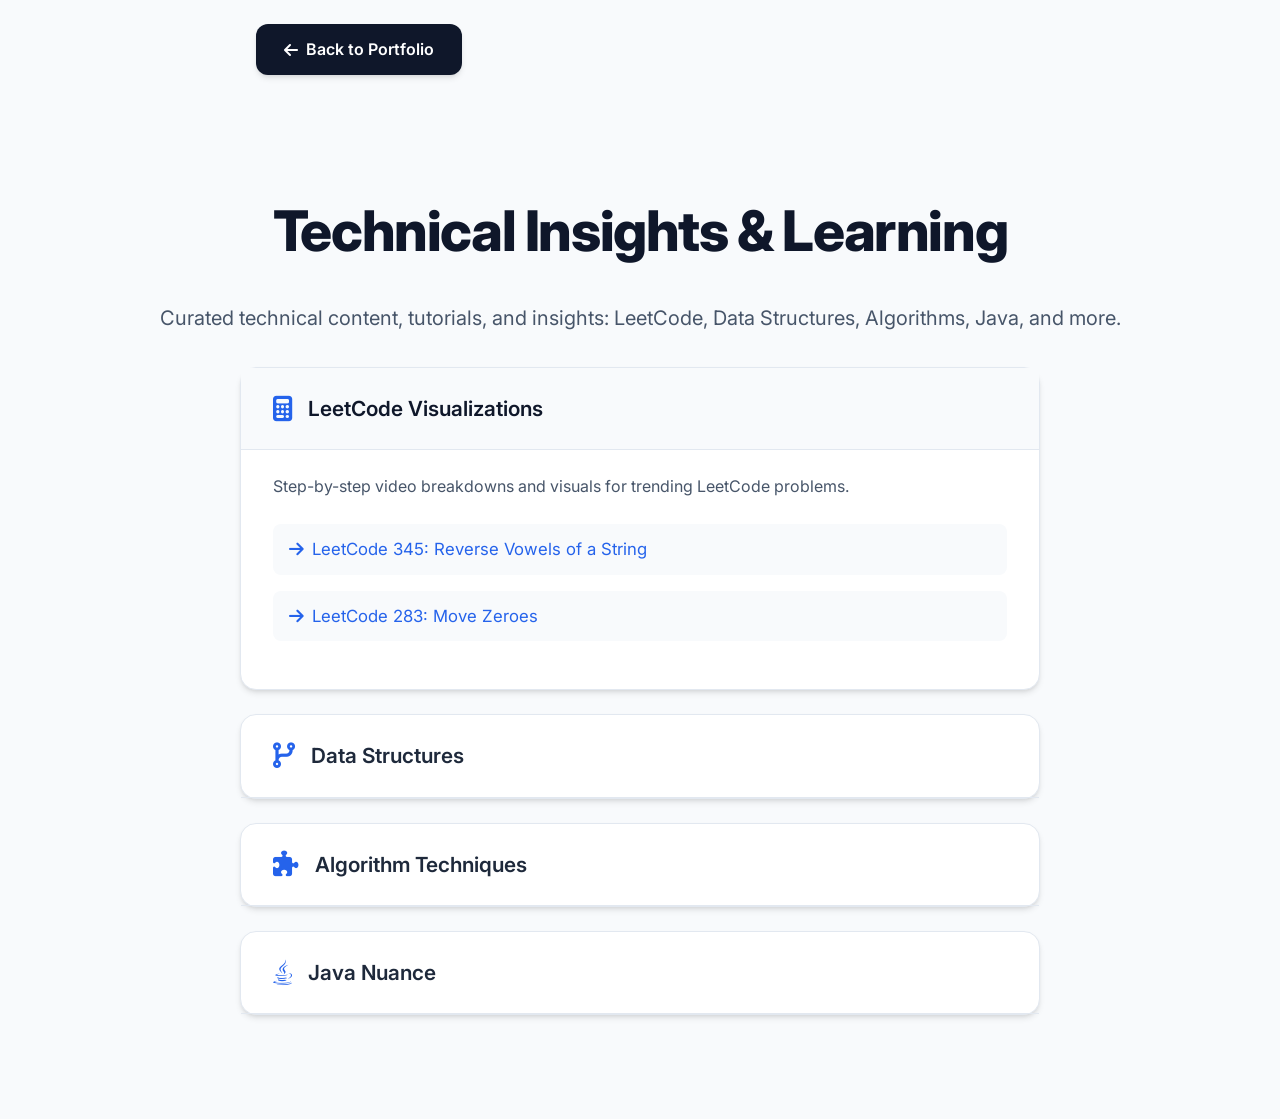
==== src/insights.html @ 6ce954cf "Primary commit" ====
<!DOCTYPE html>
<html lang="en">

<head>
    <meta charset="UTF-8" />
    <meta name="viewport" content="width=device-width, initial-scale=1" />
    <link rel="icon" type="image/png" href="logo.png" />
    <title>Technical Insights & Learning | Nataraaj Shanmugam</title>
    <link rel="stylesheet" href="index.css">
    <link href="https://cdnjs.cloudflare.com/ajax/libs/font-awesome/6.4.0/css/all.min.css" rel="stylesheet">
    <link
        href="https://fonts.googleapis.com/css2?family=Inter:wght@300;400;500;600;700;800;900&family=JetBrains+Mono:wght@400;500;600;700&display=swap"
        rel="stylesheet">
    <style>
        body {
            background: var(--gray-50);
        }

        .back-nav {
            max-width: 800px;
            margin: 1.5rem auto 0;
            padding: 0 1rem;
        }

        .back-btn {
            display: inline-flex;
            align-items: center;
            gap: 0.5rem;
            background: var(--gray-900);
            color: white !important;
            border: none;
            padding: 0.8rem 1.75rem;
            border-radius: var(--border-radius-lg);
            font-size: 1rem;
            font-weight: 600;
            text-decoration: none;
            cursor: pointer;
            transition: all 0.3s ease;
            box-shadow: var(--shadow-md);
        }

        .back-btn:hover {
            background: var(--primary);
            transform: translateY(-2px);
            box-shadow: var(--shadow-lg);
        }

        .back-btn i {
            transition: transform 0.3s ease;
        }

        .back-btn:hover i {
            transform: translateX(-3px);
        }

        .accordion-section {
            max-width: 800px;
            margin: 1.5rem auto;
            border-radius: var(--border-radius-xl);
            border: 1px solid var(--gray-200);
            background: #fff;
            box-shadow: var(--shadow-md);
        }

        .accordion-header {
            cursor: pointer;
            padding: 1.5rem 2rem;
            font-size: 1.3rem;
            display: flex;
            align-items: center;
            font-weight: 600;
            border-bottom: 1px solid var(--gray-200);
            transition: background 0.2s;
        }

        .accordion-header i {
            margin-right: 1rem;
            font-size: 1.6rem;
            color: var(--primary);
        }

        .accordion-header.active {
            background: var(--gray-50);
            color: var(--gray-900);
        }

        .accordion-content {
            display: none;
            padding: 1.5rem 2rem 2rem;
        }

        .accordion-content ul {
            margin: 0;
            padding: 0;
            list-style: none;
        }

        .accordion-content li {
            margin: 0 0 1rem 0;
            padding: 0;
        }

        .accordion-content a {
            color: var(--primary) !important;
            text-decoration: none;
            font-size: 1.05rem;
            transition: color 0.2s;
            display: flex;
            align-items: center;
            gap: 0.5rem;
            padding: 0.75rem 1rem;
            border-radius: var(--border-radius);
            background: var(--gray-50);
        }

        .accordion-content a:hover {
            background: var(--primary-50);
            color: var(--primary-dark) !important;
        }

        .content-desc {
            color: var(--gray-600);
            margin-bottom: 1.5rem;
            font-size: 1rem;
            line-height: 1.6;
        }

        @media (max-width: 600px) {
            .accordion-section {
                margin: 1rem;
            }

            .accordion-header,
            .accordion-content {
                padding: 1rem 1.25rem;
            }

            .back-nav {
                padding: 0 1rem;
            }
        }
    </style>
</head>

<body>
    <div class="back-nav">
        <a href="../index.html" class="back-btn">
            <i class="fas fa-arrow-left"></i> Back to Portfolio
        </a>
    </div>

    <div class="container section" style="margin-top:2rem;">
        <h1 class="section-title" style="text-align:center;">Technical Insights & Learning</h1>
        <p class="section-subtitle" style="text-align:center; margin-bottom:2rem;">
            Curated technical content, tutorials, and insights: LeetCode, Data Structures, Algorithms, Java, and more.
        </p>
        <div id="accordionContainer"></div>
    </div>

    <script>
        // Meta info for each section
        // const insightsMeta = {
        //     leetcode: {
        //         icon: 'fas fa-calculator',
        //         title: 'LeetCode Visualizations',
        //         desc: 'Step-by-step video breakdowns and visuals for trending LeetCode problems, explained in crisp English.',
        //     },
        //     datastructures: {
        //         icon: 'fas fa-code-branch',
        //         title: 'Data Structures',
        //         desc: 'Practical guides and advanced usage of core data structures for real-world automation and development.',
        //     },
        //     algorithms: {
        //         icon: 'fas fa-puzzle-piece',
        //         title: 'Algorithm Techniques',
        //         desc: 'Deep dives into core algorithmic strategies for technical interviews and high-performance automation.',
        //     },
        //     java: {
        //         icon: 'fab fa-java',
        //         title: 'Java Nuance',
        //         desc: 'Advanced guides on JVM, Java OOP, and modern features for building robust test frameworks.',
        //     }
        // };

        Promise.all([
            fetch('../data/insights.json').then(r => r.json()),
            fetch('../data/insights-meta.json').then(r => r.json())
        ])
            .then(([insightsData, insightsMeta]) => {
                // Get section from URL parameter
                function getSectionFromURL() {
                    const params = new URLSearchParams(window.location.search);
                    return params.get('section');
                }

                // Render accordions
                function renderAccordion(insightsData, openSection) {
                    const container = document.getElementById('accordionContainer');
                    container.innerHTML = '';

                    Object.entries(insightsMeta).forEach(([section, meta]) => {
                        const posts = insightsData[section] || [];
                        const isOpen = section === openSection;
                        const postsList = posts.length
                            ? `<ul>${posts.map(post => `
                        <li>
                            <a href="${post.url}" target="_blank" rel="noopener">
                                <i class="fas fa-arrow-right"></i>
                                ${post.title}
                            </a>
                        </li>
                    `).join('')}</ul>`
                            : `<div style="color:var(--gray-500);">No content yet.</div>`;

                        container.innerHTML += `
                    <div class="accordion-section">
                        <div class="accordion-header${isOpen ? ' active' : ''}" data-section="${section}">
                            <i class="${meta.icon}"></i>${meta.title}
                        </div>
                        <div class="accordion-content" id="content-${section}" style="display:${isOpen ? 'block' : 'none'};">
                            <p class="content-desc">${meta.desc}</p>
                            ${postsList}
                        </div>
                    </div>
                `;
                    });

                    // Add click listeners
                    document.querySelectorAll('.accordion-header').forEach(header => {
                        header.onclick = () => {
                            document.querySelectorAll('.accordion-header').forEach(h => h.classList.remove('active'));
                            document.querySelectorAll('.accordion-content').forEach(c => c.style.display = 'none');
                            const section = header.getAttribute('data-section');
                            header.classList.add('active');
                            document.getElementById('content-' + section).style.display = 'block';
                            const newUrl = window.location.pathname + '?section=' + section;
                            window.history.replaceState({}, '', newUrl);
                        };
                    });
                }

                // Load insights data
                fetch('../data/insights.json')
                    .then(r => r.json())
                    .then(insightsData => {
                        const openSection = getSectionFromURL() || Object.keys(insightsMeta)[0];
                        renderAccordion(insightsData, openSection);
                    })
                    .catch(err => {
                        document.getElementById('accordionContainer').innerHTML =
                            '<div style="color:var(--danger);text-align:center;padding:3rem;">Failed to load insights. Please try again.</div>';
                        console.error('Error loading insights.json:', err);
                    });
            })
    </script>
</body>
</html>
---- src/index.css ----
:root {
  --primary: #2563eb;
  --primary-dark: #1d4ed8;
  --primary-light: #3b82f6;
  --primary-50: #eff6ff;
  --primary-100: #dbeafe;
  --accent: #06b6d4;
  --success: #059669;
  --warning: #d97706;
  --danger: #dc2626;
  --gray-50: #f8fafc;
  --gray-100: #f1f5f9;
  --gray-200: #e2e8f0;
  --gray-300: #cbd5e1;
  --gray-400: #94a3b8;
  --gray-500: #64748b;
  --gray-600: #475569;
  --gray-700: #334155;
  --gray-800: #1e293b;
  --gray-900: #0f172a;
  --gradient-tech: linear-gradient(135deg, #2563eb 0%, #1d4ed8 50%, #1e40af 100%);
  --gradient-success: linear-gradient(135deg, #059669 0%, #047857 100%);
  --shadow-sm: 0 1px 2px 0 rgb(0 0 0 / 0.05);
  --shadow: 0 1px 3px 0 rgb(0 0 0 / 0.1), 0 1px 2px -1px rgb(0 0 0 / 0.1);
  --shadow-md: 0 4px 6px -1px rgb(0 0 0 / 0.1), 0 2px 4px -2px rgb(0 0 0 / 0.1);
  --shadow-lg: 0 10px 15px -3px rgb(0 0 0 / 0.1), 0 4px 6px -4px rgb(0 0 0 / 0.1);
  --shadow-xl: 0 20px 25px -5px rgb(0 0 0 / 0.1), 0 8px 10px -6px rgb(0 0 0 / 0.1);
  --shadow-2xl: 0 25px 50px -12px rgb(0 0 0 / 0.25);
  --border-radius: 8px;
  --border-radius-lg: 12px;
  --border-radius-xl: 16px;
  --border-radius-2xl: 20px;
  --font-mono: 'JetBrains Mono', 'Fira Code', monospace;
}

* {
  margin: 0;
  padding: 0;
  box-sizing: border-box;
}

.skip-to-content {
  position: absolute;
  top: -40px;
  left: 0;
  background: var(--primary);
  color: white;
  padding: 0.75rem 1.5rem;
  text-decoration: none;
  border-radius: 0 0 var(--border-radius) 0;
  z-index: 10000;
  font-weight: 600;
}

.skip-to-content:focus {
  top: 0;
}

*:focus-visible {
  outline: 3px solid var(--primary);
  outline-offset: 3px;
}

html {
  scroll-behavior: smooth;
  overflow-x: hidden;
}

body {
  font-family: 'Inter', -apple-system, BlinkMacSystemFont, 'Segoe UI', sans-serif;
  line-height: 1.6;
  color: var(--gray-800);
  background: var(--gray-50);
  overflow-x: hidden;
}

::-webkit-scrollbar { width: 6px; }
::-webkit-scrollbar-track { background: var(--gray-100); }
::-webkit-scrollbar-thumb { background: var(--gradient-tech); border-radius: 3px; }

.container {
  max-width: 1400px;
  margin: 0 auto;
  padding: 0 2rem;
}

/* Navigation */
.navbar {
  position: fixed;
  top: 0;
  left: 0;
  right: 0;
  z-index: 1000;
  background: rgba(248, 250, 252, 0.85);
  backdrop-filter: blur(20px);
  border-bottom: 1px solid var(--gray-200);
  transition: all 0.3s cubic-bezier(0.4, 0, 0.2, 1);
}

.navbar.scrolled {
  background: rgba(248, 250, 252, 0.95);
  box-shadow: var(--shadow-lg);
}

.nav-content {
  display: flex;
  justify-content: space-between;
  align-items: center;
  padding: 1rem 2rem;
  max-width: 1400px;
  margin: 0 auto;
}

.nav-logo img {
  height: 60px;
  width: auto;
  vertical-align: middle;
}

.nav-menu {
  display: flex;
  list-style: none;
  gap: 2rem;
}

.nav-link {
  color: var(--gray-600);
  text-decoration: none;
  font-weight: 500;
  font-size: 0.95rem;
  transition: all 0.3s ease;
  position: relative;
  padding: 0.5rem 0;
}

.nav-link::after {
  content: '';
  position: absolute;
  bottom: 0;
  left: 0;
  width: 0;
  height: 2px;
  background: var(--gradient-tech);
  transition: width 0.3s ease;
}

.nav-link:hover, .nav-link.active { color: var(--primary); }
.nav-link:hover::after, .nav-link.active::after { width: 100%; }

.resume-link {
  color: var(--primary) !important;
  font-weight: 700;
}

.nav-toggle {
  display: none;
  flex-direction: column;
  background: transparent;
  border: none;
  cursor: pointer;
  padding: 0.5rem;
  z-index: 1001;
}

.nav-toggle span {
  width: 25px;
  height: 3px;
  background: var(--gray-700);
  margin: 3px 0;
  transition: all 0.3s ease;
  border-radius: 3px;
}

/* Hero Section */
.hero {
  min-height: 100vh;
  display: flex;
  align-items: center;
  justify-content: center;
  background: linear-gradient(135deg, var(--gray-700) 0%, var(--gray-600) 50%, var(--gray-500) 100%);
  position: relative;
  overflow: hidden;
  padding: 8rem 0 4rem;
}

.hero::before {
  content: '';
  position: absolute;
  top: 0;
  left: 0;
  right: 0;
  bottom: 0;
  background: 
    radial-gradient(circle at 20% 80%, rgba(37, 99, 235, 0.1) 0%, transparent 60%),
    radial-gradient(circle at 80% 20%, rgba(6, 182, 212, 0.1) 0%, transparent 60%);
  animation: float 20s ease-in-out infinite;
}

@keyframes float {
  0%, 100% { transform: translateY(0px); }
  50% { transform: translateY(-20px); }
}

.hero-content {
  text-align: center;
  max-width: 1000px;
  position: relative;
  z-index: 2;
  color: white;
}

.hero-title {
  font-size: clamp(3rem, 8vw, 5.5rem);
  font-weight: 900;
  margin-bottom: 1.5rem;
  letter-spacing: -0.025em;
  line-height: 1.1;
}

.hero-subtitle {
  font-size: clamp(1.25rem, 3vw, 2rem);
  font-weight: 600;
  margin-bottom: 1.5rem;
  color: var(--gray-100);
}

.hero-description {
  font-size: clamp(1.1rem, 2vw, 1.375rem);
  line-height: 1.7;
  color: var(--gray-200);
  max-width: 800px;
  margin: 0 auto 3rem;
}

.hero-cta {
  display: flex;
  gap: 1.5rem;
  justify-content: center;
  flex-wrap: wrap;
}

/* Buttons */
.btn {
  display: inline-flex;
  align-items: center;
  gap: 0.75rem;
  padding: 1rem 2rem;
  border: none;
  border-radius: var(--border-radius-lg);
  font-weight: 600;
  font-size: 1rem;
  text-decoration: none;
  transition: all 0.3s ease;
  cursor: pointer;
  position: relative;
  overflow: hidden;
}

.btn-primary {
  background: var(--gradient-tech);
  color: white;
  box-shadow: var(--shadow-lg);
}

.btn-primary:hover {
  transform: translateY(-2px);
  box-shadow: 0 25px 50px -12px rgba(37, 99, 235, 0.25);
}

.btn-secondary {
  background: transparent;
  color: white;
  border: 2px solid rgba(255, 255, 255, 0.3);
}

.btn-secondary:hover {
  background: rgba(255, 255, 255, 0.1);
  border-color: rgba(255, 255, 255, 0.5);
  transform: translateY(-2px);
}

/* Section Styling */
.section {
  padding: 5rem 0;
  position: relative;
}

.section-header {
  text-align: center;
  max-width: 800px;
  margin: 0 auto 3rem;
}

.section-title {
  font-size: clamp(2.5rem, 5vw, 3.5rem);
  font-weight: 800;
  color: var(--gray-900);
  margin-bottom: 1.5rem;
  letter-spacing: -0.025em;
}

.section-subtitle {
  font-size: 1.25rem;
  color: var(--gray-600);
  line-height: 1.7;
}

/* About Section */
.about-grid {
  display: grid;
  grid-template-columns: 1fr 2fr;
  gap: 6rem;
  align-items: center;
}

.about-card {
  display: flex;
  flex-direction: column;
  align-items: center;
  background: white;
  padding: 2.5rem 2rem;
  border-radius: var(--border-radius-2xl);
  box-shadow: var(--shadow-xl);
  border: 1px solid var(--gray-200);
  position: relative;
}

.about-card::before {
  content: '';
  position: absolute;
  top: 0;
  left: 0;
  right: 0;
  height: 4px;
  background: var(--gradient-tech);
}

.avatar {
  width: 180px;
  height: 170px;
  border-radius: 50%;
  display: flex;
  align-items: center;
  justify-content: center;
  overflow: hidden;
  margin-bottom: 2rem;
}

.avatar img {
  width: 165%;
  object-fit: contain;
}

.stats-grid {
  display: flex;
  gap: 1.5rem;
  width: 100%;
}

.stat-card {
  flex: 1;
  background: var(--gray-50);
  padding: 1.5rem 1rem;
  border-radius: var(--border-radius-lg);
  text-align: center;
  transition: all 0.3s ease;
  border: 1px solid var(--gray-100);
}

.stat-card:hover {
  transform: translateY(-5px);
  box-shadow: var(--shadow-md);
  background: white;
}

.stat-number {
  font-size: 2.5rem;
  font-weight: 900;
  color: var(--primary);
  display: block;
  font-family: var(--font-mono);
}

.stat-label {
  font-size: 0.875rem;
  color: var(--gray-600);
  font-weight: 600;
  margin-top: 0.5rem;
  display: block;
}

.about-content {
  font-size: 1.125rem;
  line-height: 1.8;
  color: var(--gray-700);
}

.about-content p {
  margin-bottom: 1.5rem;
}

/* Impact Section */
.impact-grid {
  display: grid;
  grid-template-columns: repeat(auto-fit, minmax(280px, 1fr));
  gap: 2rem;
  max-width: 1200px;
  margin: 0 auto;
}

.impact-card {
  background: white;
  padding: 2.5rem 2rem;
  border-radius: var(--border-radius-xl);
  box-shadow: var(--shadow-lg);
  border: 1px solid var(--gray-200);
  text-align: center;
  transition: all 0.3s ease;
  position: relative;
}

.impact-card::before {
  content: '';
  position: absolute;
  top: 0;
  left: 0;
  right: 0;
  height: 4px;
  background: var(--gradient-tech);
}

.impact-card:hover {
  transform: translateY(-8px);
  box-shadow: var(--shadow-2xl);
}

.impact-icon {
  font-size: 2.5rem;
  color: var(--primary);
  margin-bottom: 1rem;
}

.impact-number {
  font-size: 3rem;
  font-weight: 900;
  color: var(--gray-900);
  font-family: var(--font-mono);
  line-height: 1;
  margin-bottom: 0.5rem;
}

.impact-label {
  font-size: 0.95rem;
  color: var(--gray-600);
  font-weight: 500;
  line-height: 1.4;
}

/* Timeline */
.timeline-container {
  position: relative;
  max-width: 1200px;
  margin: 0 auto;
}

.timeline-grid {
  display: grid;
  grid-template-columns: repeat(4, 1fr);
  gap: 2rem;
  position: relative;
}

.timeline-line {
  position: absolute;
  top: 4rem;
  left: 12.5%;
  right: 12.5%;
  height: 2px;
  background: var(--gradient-tech);
  z-index: 1;
}

.timeline-card {
  background: white;
  padding: 2.5rem 2rem;
  border-radius: var(--border-radius-xl);
  box-shadow: var(--shadow-lg);
  border: 1px solid var(--gray-200);
  position: relative;
  text-align: center;
  transition: all 0.4s ease;
  z-index: 2;
}

.timeline-card:hover {
  transform: translateY(-10px);
  box-shadow: var(--shadow-2xl);
}

.timeline-year {
  position: absolute;
  top: -1.5rem;
  left: 50%;
  transform: translateX(-50%);
  background: var(--gradient-tech);
  color: white;
  width: 3rem;
  height: 3rem;
  border-radius: 50%;
  display: flex;
  align-items: center;
  justify-content: center;
  font-weight: 800;
  font-size: 0.875rem;
  box-shadow: var(--shadow-lg);
  font-family: var(--font-mono);
}

.job-title {
  font-size: 1.25rem;
  font-weight: 700;
  color: var(--gray-900);
  margin-bottom: 0.75rem;
  line-height: 1.3;
}

.company {
  font-size: 1.125rem;
  font-weight: 600;
  color: var(--primary);
  margin-bottom: 1rem;
}

.duration {
  font-size: 0.875rem;
  color: var(--gray-500);
  font-weight: 500;
  margin-bottom: 1.5rem;
}

.timeline-achievements {
  margin-top: 1.5rem;
  padding-left: 0;
  list-style: none;
  text-align: left;
}

.timeline-achievements li {
  position: relative;
  padding-left: 1.5rem;
  margin-bottom: 0.75rem;
  color: var(--gray-600);
  font-size: 0.95rem;
  line-height: 1.6;
}

.timeline-achievements li::before {
  content: '▸';
  position: absolute;
  left: 0;
  color: var(--primary);
  font-weight: bold;
}

/* Skills */
.skills-grid {
  display: grid;
  grid-template-columns: repeat(3, 1fr);
  gap: 2rem;
}

.skill-category {
  background: white;
  border-radius: var(--border-radius-2xl);
  box-shadow: var(--shadow-xl);
  border: 1px solid var(--gray-200);
  overflow: hidden;
  transition: all 0.4s ease;
  position: relative;
}

.skill-category::before {
  content: '';
  position: absolute;
  top: 0;
  left: 0;
  right: 0;
  height: 4px;
  background: var(--gradient-tech);
}

.skill-category:hover {
  transform: translateY(-8px);
  box-shadow: var(--shadow-2xl);
}

.skill-header {
  padding: 2.5rem 2rem 1.5rem;
  text-align: center;
  background: linear-gradient(135deg, var(--gray-50) 0%, white 100%);
  border-bottom: 1px solid var(--gray-100);
}

.skill-title {
  font-size: 1.5rem;
  font-weight: 800;
  color: var(--gray-900);
  margin-bottom: 0.5rem;
}

.skill-subtitle {
  font-size: 0.95rem;
  color: var(--gray-600);
  font-weight: 500;
}

.skill-content {
  padding: 2rem;
}

.skill-items {
  display: grid;
  grid-template-columns: repeat(auto-fit, minmax(160px, 1fr));
  gap: 1rem;
}

.skill-item {
  background: var(--gray-50);
  border: 2px solid var(--gray-100);
  border-radius: var(--border-radius-lg);
  padding: 1.25rem 1rem;
  text-align: center;
  transition: all 0.3s ease;
  cursor: pointer;
  text-decoration: none;
  color: inherit;
  display: block;
}

.skill-item:hover {
  border-color: var(--primary);
  transform: translateY(-3px);
  box-shadow: var(--shadow-lg);
}

.skill-item-icon {
  font-size: 1.5rem;
  margin-bottom: 0.75rem;
  color: var(--primary);
  transition: color 0.3s ease;
}

.skill-item-name {
  font-size: 0.95rem;
  font-weight: 600;
  color: var(--gray-700);
}

/* Loading Skeleton */
.loading-skeleton {
  width: 100%;
}

.skeleton-grid {
  display: grid;
  grid-template-columns: repeat(3, 1fr);
  gap: 2rem;
}

.skeleton-card {
  background: linear-gradient(
    90deg,
    var(--gray-100) 25%,
    var(--gray-200) 50%,
    var(--gray-100) 75%
  );
  background-size: 200% 100%;
  animation: loading 1.5s ease-in-out infinite;
  border-radius: var(--border-radius-xl);
  height: 300px;
}

@keyframes loading {
  0% { background-position: 200% 0; }
  100% { background-position: -200% 0; }
}

.error-message {
  text-align: center;
  padding: 3rem;
  color: var(--danger);
  font-size: 1.1rem;
  background: var(--gray-50);
  border-radius: var(--border-radius-xl);
  border: 2px dashed var(--danger);
}

/* Projects */
.projects-grid {
  display: grid;
  grid-template-columns: repeat(auto-fit, minmax(400px, 1fr));
  gap: 2.5rem;
}

.project-card {
  background: white;
  border-radius: var(--border-radius-xl);
  box-shadow: var(--shadow-lg);
  border: 1px solid var(--gray-200);
  overflow: hidden;
  transition: all 0.4s ease;
}

.project-card:hover {
  transform: translateY(-8px);
  box-shadow: var(--shadow-2xl);
}

.project-header {
  background: var(--gradient-tech);
  color: white;
  padding: 2rem;
  text-align: center;
}

.project-icon {
  font-size: 3rem;
  margin-bottom: 1rem;
}

.project-title {
  font-size: 1.375rem;
  font-weight: 700;
}

.project-content {
  padding: 2rem;
}

.project-description {
  color: var(--gray-600);
  margin-bottom: 1.5rem;
  line-height: 1.6;
}

.project-tech-stack {
  display: flex;
  flex-wrap: wrap;
  gap: 0.5rem;
  margin-bottom: 1.5rem;
}

.tech-tag {
  background: var(--primary-50);
  color: var(--primary);
  padding: 0.4rem 0.9rem;
  border-radius: 20px;
  font-size: 0.85rem;
  font-weight: 600;
  border: 1px solid var(--primary-100);
}

.project-highlights {
  margin-bottom: 1.5rem;
  padding: 1.5rem;
  background: var(--gray-50);
  border-radius: var(--border-radius);
  border-left: 3px solid var(--primary);
}

.project-highlight {
  display: flex;
  align-items: center;
  gap: 0.75rem;
  margin-bottom: 0.75rem;
  font-size: 0.95rem;
  color: var(--gray-700);
}

.project-highlight:last-child {
  margin-bottom: 0;
}

.project-highlight i {
  color: var(--success);
}

.project-links {
  display: flex;
  justify-content: space-between;
  gap: 1rem;
  flex-wrap: wrap;
}

.project-link {
  display: inline-flex;
  align-items: center;
  gap: 0.5rem;
  color: var(--primary);
  text-decoration: none;
  font-weight: 600;
  transition: all 0.3s ease;
}

.project-link:hover {
  color: var(--primary-dark);
  transform: translateY(-2px);
}

/* Insights */
.insights-grid {
  display: grid;
  grid-template-columns: repeat(auto-fit, minmax(350px, 1fr));
  gap: 2.5rem;
}

.insight-tile {
  background: white;
  border-radius: var(--border-radius-2xl);
  box-shadow: var(--shadow-xl);
  padding: 2.5rem 2rem 2rem;
  display: flex;
  flex-direction: column;
  transition: box-shadow 0.2s;
  max-width: 410px;
  margin: 0 auto;
}

.insight-tile:hover {
  box-shadow: var(--shadow-2xl);
}

.insight-top {
  min-height: 115px;
  margin-bottom: 1.2rem;
}

.insight-header {
  display: flex;
  gap: 1.2rem;
  align-items: center;
}

.insight-icon {
  font-size: 2.2rem;
  color: var(--primary);
  width: 2.2rem;
  height: 2.2rem;
  display: flex;
  align-items: center;
  justify-content: center;
}

.insight-title {
  font-size: 1.5rem;
  font-weight: 700;
  color: var(--primary);
}

.insight-desc {
  color: var(--gray-600);
  font-size: 1rem;
  margin-top: 1.13rem;
}

.insight-links-area {
  min-height: 140px;
  display: flex;
  flex-direction: column;
  flex: 1;
}

.insight-content-list {
  display: flex;
  flex-direction: column;
  gap: 0.75rem;
  margin-bottom: 1rem;
}

.insight-content-item {
  display: flex;
  align-items: center;
  gap: 0.75rem;
  padding: 1rem;
  background: var(--gray-50);
  border-radius: var(--border-radius);
  transition: all 0.3s ease;
  cursor: pointer;
  text-decoration: none;
  color: inherit;
  border: 1px solid var(--gray-200);
}

.insight-content-item:hover {
  background: white;
  box-shadow: var(--shadow-lg);
  transform: scale(1.02);
  border-color: var(--primary);
}

.insight-arrow {
  color: var(--primary);
  font-size: 0.875rem;
  transition: transform 0.3s ease;
  min-width: 12px;
}

.insight-content-item:hover .insight-arrow {
  transform: translateX(3px);
}

.insight-content-text {
  flex: 1;
  color: var(--gray-700);
  font-size: 0.95rem;
  font-weight: 500;
  line-height: 1.4;
}

.insight-external-icon {
  color: var(--gray-400);
  font-size: 0.75rem;
  transition: all 0.3s ease;
}

.insight-content-item:hover .insight-external-icon {
  color: var(--primary);
  transform: scale(1.1);
}

.insight-more {
  color: var(--primary);
  font-weight: 700;
  text-decoration: none;
  margin-top: auto;
  transition: all 0.3s ease;
  display: inline-flex;
  align-items: center;
  gap: 0.5rem;
  padding: 0.5rem 1rem;
  border-radius: var(--border-radius-lg);
  background: linear-gradient(135deg, rgba(37, 99, 235, 0.1) 0%, rgba(37, 99, 235, 0.05) 100%);
  align-self: flex-start;
}

.insight-more:hover {
  background: var(--gradient-tech);
  color: white;
  transform: translateY(-2px);
  box-shadow: var(--shadow-lg);
}

/* Contact */
.contact-grid {
  display: grid;
  grid-template-columns: repeat(auto-fit, minmax(300px, 1fr));
  gap: 2rem;
  max-width: 1000px;
  margin: 0 auto;
}

.contact-card {
  background: white;
  padding: 3rem 2rem;
  border-radius: var(--border-radius-xl);
  box-shadow: var(--shadow-lg);
  border: 1px solid var(--gray-200);
  text-align: center;
  transition: all 0.3s ease;
  position: relative;
}

.contact-card::before {
  content: '';
  position: absolute;
  top: 0;
  left: 0;
  right: 0;
  height: 3px;
  background: var(--gradient-tech);
}

.contact-link {
  text-decoration: none;
  color: inherit;
}

.contact-card:hover {
  transform: translateY(-5px);
  box-shadow: var(--shadow-xl);
}

.contact-icon {
  font-size: 3rem;
  color: var(--primary);
  margin-bottom: 1.5rem;
}

.contact-title {
  font-size: 1.25rem;
  font-weight: 700;
  color: var(--gray-900);
  margin-bottom: 1rem;
}

/* Footer */
.footer {
  background: var(--gray-900);
  color: var(--gray-300);
  text-align: center;
  padding: 4rem 0 2rem;
  margin-top: 8rem;
}

.footer-text {
  font-size: 1rem;
  margin-bottom: 1rem;
}

.footer-subtitle {
  font-size: 0.875rem;
  color: var(--gray-500);
}

/* Reveal Animation */
.reveal {
  opacity: 0;
  transform: translateY(50px);
  transition: all 0.6s ease;
}

.reveal.active {
  opacity: 1;
  transform: translateY(0);
}

/* Responsive */
@media (max-width: 1024px) {
  .about-grid {
    grid-template-columns: 1fr;
    gap: 4rem;
  }
  .timeline-grid {
    grid-template-columns: repeat(2, 1fr);
  }
  .timeline-line {
    display: none;
  }
  .skills-grid {
    grid-template-columns: repeat(2, 1fr);
  }
}

@media (max-width: 768px) {
  .container {
    padding: 0 1rem;
  }
  .hero {
    padding: 6rem 0 4rem;
  }
  .section {
    padding: 3.5rem 0;
  }
  
  .nav-toggle {
    display: flex;
  }
  
  .nav-menu {
    position: fixed;
    top: 0;
    right: -100%;
    width: 70%;
    max-width: 300px;
    height: 100vh;
    background: white;
    flex-direction: column;
    padding: 5rem 2rem 2rem;
    gap: 1.5rem;
    box-shadow: -5px 0 15px rgba(0,0,0,0.1);
    transition: right 0.3s ease;
    z-index: 1000;
  }
  
  .nav-menu.active {
    right: 0;
  }
  
  .nav-toggle.active span:nth-child(1) {
    transform: rotate(45deg) translate(8px, 8px);
  }
  
  .nav-toggle.active span:nth-child(2) {
    opacity: 0;
  }
  
  .nav-toggle.active span:nth-child(3) {
    transform: rotate(-45deg) translate(7px, -7px);
  }
  
  .nav-link {
    font-size: 1.1rem;
    padding: 0.75rem 0;
    border-bottom: 1px solid var(--gray-100);
  }
  
  .hero-cta {
    flex-direction: column;
    align-items: center;
  }
  
  .timeline-grid, .skills-grid, .projects-grid, .insights-grid {
    grid-template-columns: 1fr;
  }
  
  .about-card {
    padding: 1.5rem;
  }
  
  .stats-grid {
    flex-direction: column;
    gap: 1rem;
  }
  
  .impact-grid {
    grid-template-columns: repeat(2, 1fr);
    gap: 1.5rem;
  }
  
  .skeleton-grid {
    grid-template-columns: 1fr;
  }
}

@media (max-width: 480px) {
  .impact-grid {
    grid-template-columns: 1fr;
  }
  
  .project-links {
    flex-direction: column;
  }
}

/* Certifications Section */
.certifications-grid {
  display: grid;
  grid-template-columns: repeat(auto-fit, minmax(280px, 1fr));
  gap: 2rem;
  max-width: 1200px;
  margin: 0 auto;
}

.certification-card {
  background: white;
  padding: 2.5rem 2rem;
  border-radius: var(--border-radius-xl);
  box-shadow: var(--shadow-lg);
  border: 1px solid var(--gray-200);
  text-align: center;
  transition: all 0.3s ease;
  position: relative;
}

.certification-card::before {
  content: '';
  position: absolute;
  top: 0;
  left: 0;
  right: 0;
  height: 4px;
  background: var(--gradient-success);
}

.certification-card:hover {
  transform: translateY(-8px);
  box-shadow: var(--shadow-2xl);
}

.cert-icon {
  font-size: 3rem;
  color: var(--success);
  margin-bottom: 1.5rem;
}

.cert-title {
  font-size: 1.25rem;
  font-weight: 700;
  color: var(--gray-900);
  margin-bottom: 0.75rem;
  line-height: 1.3;
}

.cert-issuer {
  font-size: 1rem;
  color: var(--primary);
  font-weight: 600;
  margin-bottom: 0.5rem;
}

.cert-year {
  font-size: 0.875rem;
  color: var(--gray-500);
  margin-bottom: 1rem;
}

.cert-description {
  font-size: 0.95rem;
  color: var(--gray-600);
  line-height: 1.6;
}

/* Testimonials Section */
.testimonials-grid {
  display: grid;
  grid-template-columns: repeat(auto-fit, minmax(320px, 1fr));
  gap: 2.5rem;
  max-width: 1200px;
  margin: 0 auto;
}

.testimonial-card {
  background: white;
  padding: 2.5rem;
  border-radius: var(--border-radius-2xl);
  box-shadow: var(--shadow-xl);
  border: 1px solid var(--gray-200);
  transition: all 0.3s ease;
  position: relative;
}

.testimonial-card::before {
  content: '"';
  position: absolute;
  top: -20px;
  left: 30px;
  font-size: 6rem;
  color: var(--primary-100);
  font-family: Georgia, serif;
  line-height: 1;
}

.testimonial-card:hover {
  transform: translateY(-5px);
  box-shadow: var(--shadow-2xl);
}

.testimonial-header {
  display: flex;
  align-items: center;
  gap: 1.5rem;
  margin-bottom: 1.5rem;
  position: relative;
  z-index: 2;
}

.testimonial-photo {
  width: 80px;
  height: 80px;
  border-radius: 50%;
  border: 3px solid var(--primary);
  object-fit: cover;
}

.testimonial-info {
  flex: 1;
}

.testimonial-name {
  font-size: 1.25rem;
  font-weight: 700;
  color: var(--gray-900);
  margin-bottom: 0.25rem;
}

.testimonial-role {
  font-size: 0.95rem;
  color: var(--primary);
  font-weight: 600;
  margin-bottom: 0.25rem;
}

.testimonial-company {
  font-size: 0.875rem;
  color: var(--gray-600);
}

.testimonial-rating {
  display: flex;
  gap: 0.25rem;
  margin-bottom: 1.5rem;
  color: #f59e0b;
}

.testimonial-text {
  font-size: 1.05rem;
  line-height: 1.7;
  color: var(--gray-700);
  font-style: italic;
  margin-bottom: 1.5rem;
  position: relative;
  z-index: 2;
}

.testimonial-link {
  display: inline-flex;
  align-items: center;
  gap: 0.5rem;
  color: var(--primary);
  text-decoration: none;
  font-weight: 600;
  font-size: 0.95rem;
  transition: all 0.3s ease;
}

.testimonial-link:hover {
  color: var(--primary-dark);
  transform: translateX(3px);
}

/* Case Study Section within Projects */
.case-study {
  background: linear-gradient(135deg, var(--primary-50) 0%, white 100%);
  border-radius: var(--border-radius-lg);
  padding: 1.5rem;
  margin: 1.5rem 0;
  border-left: 4px solid var(--primary);
}

.case-study-title {
  font-size: 1.125rem;
  font-weight: 700;
  color: var(--primary);
  margin-bottom: 1.25rem;
  display: flex;
  align-items: center;
  gap: 0.5rem;
}

.case-study-section {
  margin-bottom: 1.25rem;
}

.case-study-section:last-child {
  margin-bottom: 0;
}

.case-study-section strong {
  display: block;
  color: var(--gray-900);
  font-weight: 700;
  margin-bottom: 0.5rem;
  font-size: 0.95rem;
}

.case-study-section p {
  color: var(--gray-700);
  line-height: 1.6;
  font-size: 0.95rem;
  margin: 0;
}

.case-study-results {
  list-style: none;
  padding: 0;
  margin: 0;
}

.case-study-results li {
  display: flex;
  align-items: flex-start;
  gap: 0.75rem;
  margin-bottom: 0.75rem;
  color: var(--gray-700);
  font-size: 0.95rem;
  line-height: 1.6;
}

.case-study-results li:last-child {
  margin-bottom: 0;
}

.case-study-results i {
  color: var(--success);
  margin-top: 0.25rem;
  flex-shrink: 0;
}

/* Enhanced Contact Cards */
.contact-grid {
  display: grid;
  grid-template-columns: repeat(auto-fit, minmax(280px, 1fr));
  gap: 2rem;
  max-width: 1200px;
  margin: 0 auto;
}

.contact-card p {
  font-size: 0.95rem;
  color: var(--gray-600);
  margin-top: 0.75rem;
  line-height: 1.5;
}

/* Avatar Enhancement for Profile Photo */
.avatar {
  width: 200px;
  height: 200px;
  border-radius: 50%;
  overflow: hidden;
  margin-bottom: 2rem;
  border: 4px solid var(--primary);
  box-shadow: var(--shadow-xl);
  position: relative;
}

.avatar::after {
  content: '';
  position: absolute;
  inset: 0;
  border-radius: 50%;
  background: linear-gradient(135deg, transparent 0%, rgba(37, 99, 235, 0.1) 100%);
}

.avatar img {
  width: 100%;
  height: 100%;
  object-fit: cover;
}

/* Responsive Adjustments */
@media (max-width: 768px) {
  .certifications-grid,
  .testimonials-grid {
    grid-template-columns: 1fr;
  }
  
  .testimonial-header {
    flex-direction: column;
    text-align: center;
  }
  
  .testimonial-card::before {
    left: 50%;
    transform: translateX(-50%);
  }
  
  .case-study {
    padding: 1rem;
  }
  
  .avatar {
    width: 160px;
    height: 160px;
  }
}
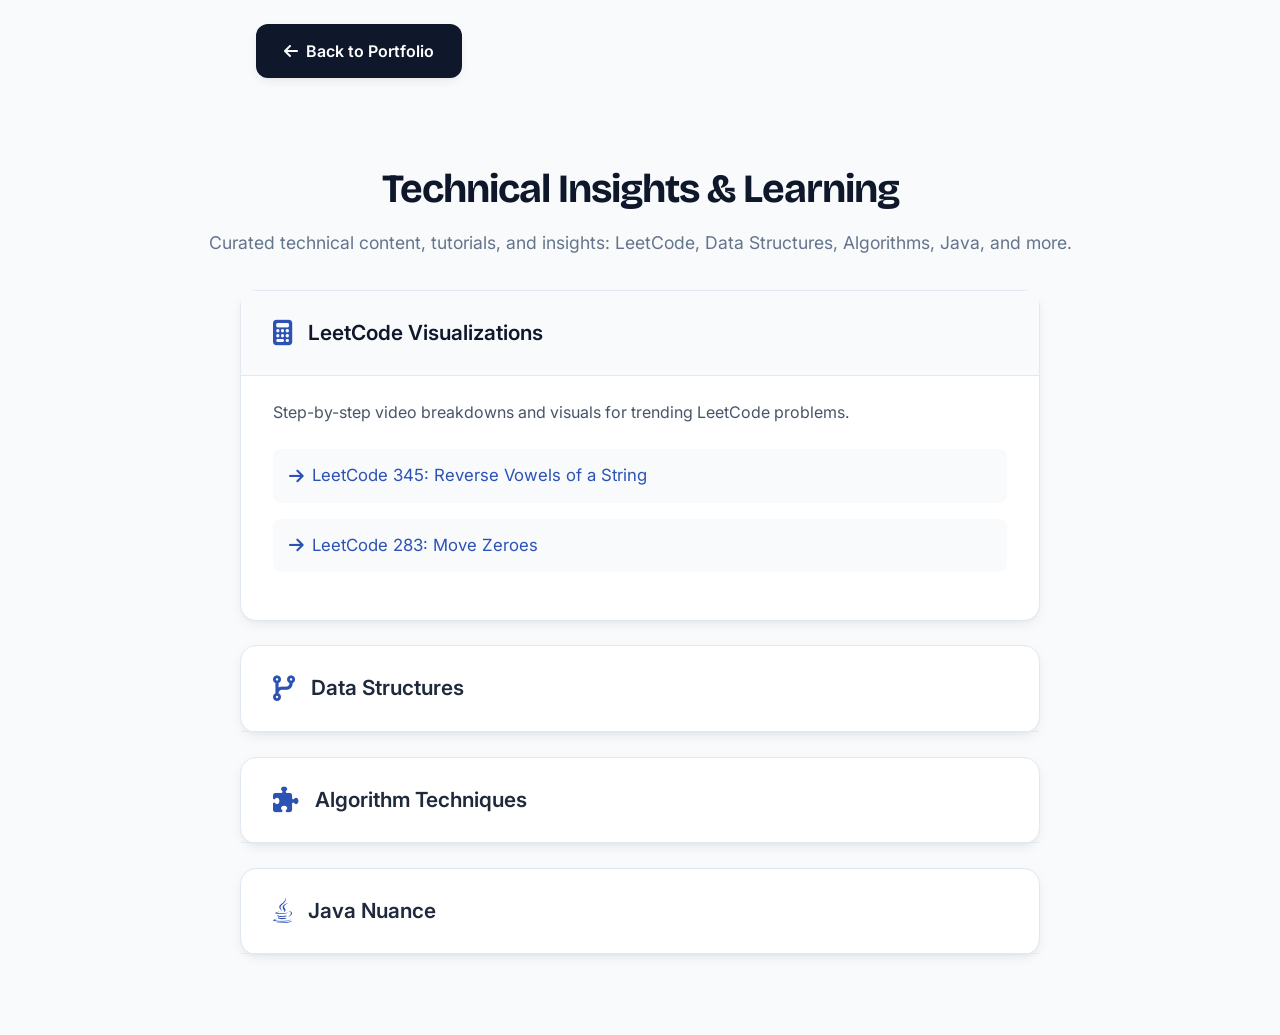
==== commit 5c4dcff2: "With revamp changes" ====
--- a/src/insights.html
+++ b/src/insights.html
@@ -4,16 +4,24 @@
 <head>
     <meta charset="UTF-8" />
     <meta name="viewport" content="width=device-width, initial-scale=1" />
-    <link rel="icon" type="image/png" href="logo.png" />
+    <link rel="icon" type="image/png" href="../public/logo.png" />
     <title>Technical Insights & Learning | Nataraaj Shanmugam</title>
     <link rel="stylesheet" href="index.css">
     <link href="https://cdnjs.cloudflare.com/ajax/libs/font-awesome/6.4.0/css/all.min.css" rel="stylesheet">
     <link
-        href="https://fonts.googleapis.com/css2?family=Inter:wght@300;400;500;600;700;800;900&family=JetBrains+Mono:wght@400;500;600;700&display=swap"
+        href="https://fonts.googleapis.com/css2?family=Bricolage+Grotesque:opsz,wght@12..96,400;12..96,500;12..96,600;12..96,700;12..96,800&family=Inter:wght@300;400;500;600;700&family=JetBrains+Mono:wght@400;500;600;700&display=swap"
         rel="stylesheet">
     <style>
         body {
             background: var(--gray-50);
+            font-family: var(--font-sans);
+            font-size: 16px;
+            -webkit-font-smoothing: antialiased;
+        }
+
+        h1, h2, h3 {
+            font-family: var(--font-display);
+            font-optical-sizing: auto;
         }
 
         .back-nav {
@@ -53,6 +61,50 @@
             transform: translateX(-3px);
         }
 
+        /* Floating back button */
+        .back-btn-float {
+            position: fixed;
+            top: 1.25rem;
+            left: 1.25rem;
+            z-index: 999;
+            display: inline-flex;
+            align-items: center;
+            gap: 0.5rem;
+            background: var(--gray-900);
+            color: white !important;
+            padding: 0.6rem 1.25rem;
+            border-radius: var(--border-radius-lg);
+            font-size: 0.85rem;
+            font-weight: 600;
+            text-decoration: none;
+            box-shadow: var(--shadow-lg);
+            transition: all 0.3s ease;
+            opacity: 0;
+            transform: translateY(-10px);
+            pointer-events: none;
+            font-family: var(--font-sans);
+        }
+
+        .back-btn-float.visible {
+            opacity: 1;
+            transform: translateY(0);
+            pointer-events: auto;
+        }
+
+        .back-btn-float:hover {
+            background: var(--primary);
+            transform: translateY(-2px);
+            box-shadow: var(--shadow-xl);
+        }
+
+        .back-btn-float i {
+            transition: transform 0.25s ease;
+        }
+
+        .back-btn-float:hover i {
+            transform: translateX(-3px);
+        }
+
         .accordion-section {
             max-width: 800px;
             margin: 1.5rem auto;
@@ -144,10 +196,14 @@
 
 <body>
     <div class="back-nav">
-        <a href="../index.html" class="back-btn">
+        <a href="../index.html#learning" class="back-btn" id="backBtnStatic">
             <i class="fas fa-arrow-left"></i> Back to Portfolio
         </a>
     </div>
+
+    <a href="../index.html#learning" class="back-btn-float" id="backBtnFloat">
+        <i class="fas fa-arrow-left"></i> Back to Insights
+    </a>
 
     <div class="container section" style="margin-top:2rem;">
         <h1 class="section-title" style="text-align:center;">Technical Insights & Learning</h1>
@@ -158,29 +214,13 @@
     </div>
 
     <script>
-        // Meta info for each section
-        // const insightsMeta = {
-        //     leetcode: {
-        //         icon: 'fas fa-calculator',
-        //         title: 'LeetCode Visualizations',
-        //         desc: 'Step-by-step video breakdowns and visuals for trending LeetCode problems, explained in crisp English.',
-        //     },
-        //     datastructures: {
-        //         icon: 'fas fa-code-branch',
-        //         title: 'Data Structures',
-        //         desc: 'Practical guides and advanced usage of core data structures for real-world automation and development.',
-        //     },
-        //     algorithms: {
-        //         icon: 'fas fa-puzzle-piece',
-        //         title: 'Algorithm Techniques',
-        //         desc: 'Deep dives into core algorithmic strategies for technical interviews and high-performance automation.',
-        //     },
-        //     java: {
-        //         icon: 'fab fa-java',
-        //         title: 'Java Nuance',
-        //         desc: 'Advanced guides on JVM, Java OOP, and modern features for building robust test frameworks.',
-        //     }
-        // };
+        // Floating back button visibility
+        const staticBtn = document.getElementById('backBtnStatic');
+        const floatBtn = document.getElementById('backBtnFloat');
+        const btnObserver = new IntersectionObserver(([entry]) => {
+            floatBtn.classList.toggle('visible', !entry.isIntersecting);
+        }, { threshold: 0 });
+        btnObserver.observe(staticBtn);
 
         Promise.all([
             fetch('../data/insights.json').then(r => r.json()),
@@ -239,19 +279,14 @@
                     });
                 }
 
-                // Load insights data
-                fetch('../data/insights.json')
-                    .then(r => r.json())
-                    .then(insightsData => {
-                        const openSection = getSectionFromURL() || Object.keys(insightsMeta)[0];
-                        renderAccordion(insightsData, openSection);
-                    })
-                    .catch(err => {
-                        document.getElementById('accordionContainer').innerHTML =
-                            '<div style="color:var(--danger);text-align:center;padding:3rem;">Failed to load insights. Please try again.</div>';
-                        console.error('Error loading insights.json:', err);
-                    });
+                const openSection = getSectionFromURL() || Object.keys(insightsMeta)[0];
+                renderAccordion(insightsData, openSection);
             })
+            .catch(err => {
+                document.getElementById('accordionContainer').innerHTML =
+                    '<div style="color:var(--danger);text-align:center;padding:3rem;">Failed to load insights. Please try again.</div>';
+                console.error('Error loading insights:', err);
+            });
     </script>
 </body>
 </html>
--- a/src/index.css
+++ b/src/index.css
@@ -1,38 +1,66 @@
 :root {
-  --primary: #2563eb;
-  --primary-dark: #1d4ed8;
-  --primary-light: #3b82f6;
-  --primary-50: #eff6ff;
-  --primary-100: #dbeafe;
-  --accent: #06b6d4;
-  --success: #059669;
-  --warning: #d97706;
-  --danger: #dc2626;
-  --gray-50: #f8fafc;
-  --gray-100: #f1f5f9;
-  --gray-200: #e2e8f0;
-  --gray-300: #cbd5e1;
-  --gray-400: #94a3b8;
-  --gray-500: #64748b;
+  /* Primary: Rich Indigo-Blue */
+  --primary: #2B52B4;
+  --primary-dark: #1E3A7B;
+  --primary-light: #4A6FD4;
+  --primary-50: #EEF2FF;
+  --primary-100: #D6E0FF;
+
+  /* Accent: Warm Peach */
+  --accent: #FB923C;
+  --accent-light: #FFF7ED;
+  --accent-dark: #EA7B22;
+
+  /* Secondary: Cool Slate */
+  --secondary: #64748B;
+  --secondary-light: #94A3B8;
+
+  /* Status */
+  --success: #16A34A;
+  --warning: #D97706;
+  --danger: #DC2626;
+
+  /* Grays — cool neutral (slight blue undertone) */
+  --gray-50:  #F8FAFC;
+  --gray-100: #F1F5F9;
+  --gray-200: #E2E8F0;
+  --gray-300: #CBD5E1;
+  --gray-400: #94A3B8;
+  --gray-500: #64748B;
   --gray-600: #475569;
   --gray-700: #334155;
-  --gray-800: #1e293b;
-  --gray-900: #0f172a;
-  --gradient-tech: linear-gradient(135deg, #2563eb 0%, #1d4ed8 50%, #1e40af 100%);
-  --gradient-success: linear-gradient(135deg, #059669 0%, #047857 100%);
-  --shadow-sm: 0 1px 2px 0 rgb(0 0 0 / 0.05);
-  --shadow: 0 1px 3px 0 rgb(0 0 0 / 0.1), 0 1px 2px -1px rgb(0 0 0 / 0.1);
-  --shadow-md: 0 4px 6px -1px rgb(0 0 0 / 0.1), 0 2px 4px -2px rgb(0 0 0 / 0.1);
-  --shadow-lg: 0 10px 15px -3px rgb(0 0 0 / 0.1), 0 4px 6px -4px rgb(0 0 0 / 0.1);
-  --shadow-xl: 0 20px 25px -5px rgb(0 0 0 / 0.1), 0 8px 10px -6px rgb(0 0 0 / 0.1);
-  --shadow-2xl: 0 25px 50px -12px rgb(0 0 0 / 0.25);
+  --gray-800: #1E293B;
+  --gray-900: #0F172A;
+
+  /* Gradients */
+  --gradient-hero: linear-gradient(155deg, #0C1222 0%, #162044 30%, #1E3A7B 65%, #2B52B4 100%);
+  --gradient-tech: linear-gradient(135deg, #1E3A7B 0%, #2B52B4 55%, #4A6FD4 100%);
+  --gradient-accent: linear-gradient(135deg, #FB923C 0%, #EA7B22 100%);
+  --gradient-success: linear-gradient(135deg, #16A34A 0%, #15803D 100%);
+
+  /* Shadows */
+  --shadow-sm: 0 1px 3px 0 rgb(0 0 0 / 0.04);
+  --shadow: 0 1px 4px 0 rgb(0 0 0 / 0.06), 0 1px 2px -1px rgb(0 0 0 / 0.05);
+  --shadow-md: 0 4px 12px -2px rgb(0 0 0 / 0.08), 0 2px 4px -2px rgb(0 0 0 / 0.04);
+  --shadow-lg: 0 10px 24px -4px rgb(0 0 0 / 0.1), 0 4px 8px -4px rgb(0 0 0 / 0.05);
+  --shadow-xl: 0 20px 36px -6px rgb(0 0 0 / 0.12), 0 8px 12px -6px rgb(0 0 0 / 0.06);
+  --shadow-2xl: 0 32px 64px -12px rgb(0 0 0 / 0.2), 0 10px 20px -8px rgb(0 0 0 / 0.08);
+  --shadow-blue: 0 8px 24px -4px rgba(43, 82, 180, 0.3);
+  --shadow-peach: 0 8px 24px -4px rgba(251, 146, 60, 0.25);
+
+  /* Border radius */
   --border-radius: 8px;
   --border-radius-lg: 12px;
   --border-radius-xl: 16px;
-  --border-radius-2xl: 20px;
+  --border-radius-2xl: 24px;
+
+  /* Fonts */
+  --font-display: 'Bricolage Grotesque', sans-serif;
+  --font-sans: 'Inter', -apple-system, BlinkMacSystemFont, 'Segoe UI', sans-serif;
   --font-mono: 'JetBrains Mono', 'Fira Code', monospace;
 }
 
+/* ─── Reset ─────────────────────────────────────────── */
 * {
   margin: 0;
   padding: 0;
@@ -57,62 +85,94 @@
 }
 
 *:focus-visible {
-  outline: 3px solid var(--primary);
+  outline: 2px solid var(--primary);
   outline-offset: 3px;
 }
 
 html {
   scroll-behavior: smooth;
-  overflow-x: hidden;
+  scroll-padding-top: 80px;
 }
 
 body {
-  font-family: 'Inter', -apple-system, BlinkMacSystemFont, 'Segoe UI', sans-serif;
-  line-height: 1.6;
+  font-family: var(--font-sans);
+  font-size: 16px;
+  line-height: 1.75;
   color: var(--gray-800);
   background: var(--gray-50);
   overflow-x: hidden;
-}
-
-::-webkit-scrollbar { width: 6px; }
-::-webkit-scrollbar-track { background: var(--gray-100); }
-::-webkit-scrollbar-thumb { background: var(--gradient-tech); border-radius: 3px; }
-
+  -webkit-font-smoothing: antialiased;
+  -moz-osx-font-smoothing: grayscale;
+}
+
+/* ─── Display Font Assignments ───────────────────────── */
+h1, h2, h3,
+.hero-title,
+.hero-subtitle,
+.section-title,
+.project-title,
+.job-title,
+.skill-title,
+.insight-title,
+.contact-title,
+.cert-title {
+  font-family: var(--font-display);
+  font-optical-sizing: auto;
+}
+
+/* ─── Scrollbar ──────────────────────────────────────── */
+::-webkit-scrollbar {
+  width: 5px;
+}
+
+::-webkit-scrollbar-track {
+  background: var(--gray-100);
+}
+
+::-webkit-scrollbar-thumb {
+  background: var(--gradient-tech);
+  border-radius: 3px;
+}
+
+/* ─── Layout ─────────────────────────────────────────── */
 .container {
   max-width: 1400px;
   margin: 0 auto;
   padding: 0 2rem;
 }
 
-/* Navigation */
+/* ─── Navigation ─────────────────────────────────────── */
 .navbar {
   position: fixed;
   top: 0;
   left: 0;
   right: 0;
   z-index: 1000;
-  background: rgba(248, 250, 252, 0.85);
+  background: rgba(248, 250, 252, 0.88);
+  -webkit-backdrop-filter: blur(20px);
   backdrop-filter: blur(20px);
-  border-bottom: 1px solid var(--gray-200);
-  transition: all 0.3s cubic-bezier(0.4, 0, 0.2, 1);
+  border-bottom: 1px solid rgba(226, 232, 240, 0.7);
+  transition: background 0.3s ease, box-shadow 0.3s ease;
 }
 
 .navbar.scrolled {
   background: rgba(248, 250, 252, 0.95);
-  box-shadow: var(--shadow-lg);
+  backdrop-filter: blur(12px);
+  box-shadow: 0 1px 20px rgb(0 0 0 / 0.07);
+  border-bottom: 1px solid var(--gray-200);
 }
 
 .nav-content {
   display: flex;
   justify-content: space-between;
   align-items: center;
-  padding: 1rem 2rem;
+  padding: 0.875rem 2rem;
   max-width: 1400px;
   margin: 0 auto;
 }
 
 .nav-logo img {
-  height: 60px;
+  height: 52px;
   width: auto;
   vertical-align: middle;
 }
@@ -121,16 +181,18 @@
   display: flex;
   list-style: none;
   gap: 2rem;
+  align-items: center;
 }
 
 .nav-link {
   color: var(--gray-600);
   text-decoration: none;
   font-weight: 500;
-  font-size: 0.95rem;
-  transition: all 0.3s ease;
+  font-size: 0.88rem;
+  transition: all 0.25s ease;
   position: relative;
-  padding: 0.5rem 0;
+  padding: 0.4rem 0;
+  letter-spacing: 0.02em;
 }
 
 .nav-link::after {
@@ -140,16 +202,40 @@
   left: 0;
   width: 0;
   height: 2px;
-  background: var(--gradient-tech);
-  transition: width 0.3s ease;
-}
-
-.nav-link:hover, .nav-link.active { color: var(--primary); }
-.nav-link:hover::after, .nav-link.active::after { width: 100%; }
-
+  background: var(--accent);
+  transition: width 0.25s ease;
+}
+
+.nav-link:hover,
+.nav-link.active {
+  color: var(--primary);
+}
+
+.nav-link:hover::after,
+.nav-link.active::after {
+  width: 100%;
+}
+
+/* Resume pill button in nav */
 .resume-link {
-  color: var(--primary) !important;
-  font-weight: 700;
+  color: white !important;
+  background: var(--accent);
+  padding: 0.45rem 1.1rem !important;
+  border-radius: 99px;
+  font-weight: 600;
+  letter-spacing: 0.02em;
+  transition: all 0.25s ease !important;
+}
+
+.resume-link:hover {
+  background: var(--accent-dark) !important;
+  transform: translateY(-1px);
+  box-shadow: 0 4px 14px rgba(251, 146, 60, 0.4) !important;
+  color: white !important;
+}
+
+.resume-link::after {
+  display: none !important;
 }
 
 .nav-toggle {
@@ -163,26 +249,27 @@
 }
 
 .nav-toggle span {
-  width: 25px;
-  height: 3px;
+  width: 24px;
+  height: 2.5px;
   background: var(--gray-700);
   margin: 3px 0;
   transition: all 0.3s ease;
-  border-radius: 3px;
-}
-
-/* Hero Section */
+  border-radius: 2px;
+}
+
+/* ─── Hero ───────────────────────────────────────────── */
 .hero {
   min-height: 100vh;
   display: flex;
   align-items: center;
   justify-content: center;
-  background: linear-gradient(135deg, var(--gray-700) 0%, var(--gray-600) 50%, var(--gray-500) 100%);
+  background: linear-gradient(155deg, #0C1222 0%, #162044 30%, #1E3A7B 65%, #2B52B4 100%);
   position: relative;
   overflow: hidden;
-  padding: 8rem 0 4rem;
-}
-
+  padding: 8rem 0 5rem;
+}
+
+/* Atmospheric radial glows */
 .hero::before {
   content: '';
   position: absolute;
@@ -190,151 +277,270 @@
   left: 0;
   right: 0;
   bottom: 0;
-  background: 
-    radial-gradient(circle at 20% 80%, rgba(37, 99, 235, 0.1) 0%, transparent 60%),
-    radial-gradient(circle at 80% 20%, rgba(6, 182, 212, 0.1) 0%, transparent 60%);
-  animation: float 20s ease-in-out infinite;
+  background:
+    radial-gradient(ellipse at 12% 88%, rgba(251, 146, 60, 0.15) 0%, transparent 50%),
+    radial-gradient(ellipse at 88% 12%, rgba(43, 82, 180, 0.20) 0%, transparent 45%);
+  animation: float 22s ease-in-out infinite;
+  z-index: 1;
+}
+
+/* Subtle grid texture */
+.hero::after {
+  content: '';
+  position: absolute;
+  inset: 0;
+  background-image:
+    linear-gradient(rgba(255, 255, 255, 0.022) 1px, transparent 1px),
+    linear-gradient(90deg, rgba(255, 255, 255, 0.022) 1px, transparent 1px);
+  background-size: 64px 64px;
+  z-index: 1;
+  pointer-events: none;
 }
 
 @keyframes float {
   0%, 100% { transform: translateY(0px); }
-  50% { transform: translateY(-20px); }
+  33% { transform: translateY(-14px); }
+  66% { transform: translateY(9px); }
 }
 
 .hero-content {
   text-align: center;
   max-width: 1000px;
   position: relative;
-  z-index: 2;
+  z-index: 3;
   color: white;
+  padding: 0 1rem;
 }
 
 .hero-title {
-  font-size: clamp(3rem, 8vw, 5.5rem);
-  font-weight: 900;
-  margin-bottom: 1.5rem;
-  letter-spacing: -0.025em;
-  line-height: 1.1;
+  font-size: clamp(2.75rem, 6vw, 4.5rem);
+  font-weight: 700;
+  margin-bottom: 1rem;
+  letter-spacing: -0.03em;
+  line-height: 1.0;
+  color: white;
 }
 
 .hero-subtitle {
-  font-size: clamp(1.25rem, 3vw, 2rem);
+  font-size: clamp(0.8rem, 1.6vw, 1rem);
   font-weight: 600;
-  margin-bottom: 1.5rem;
-  color: var(--gray-100);
+  margin-bottom: 2rem;
+  color: rgba(255, 255, 255, 0.50);
+  letter-spacing: 0.14em;
+  text-transform: uppercase;
+  font-family: var(--font-sans);
 }
 
 .hero-description {
-  font-size: clamp(1.1rem, 2vw, 1.375rem);
-  line-height: 1.7;
-  color: var(--gray-200);
+  font-size: clamp(1rem, 1.8vw, 1.2rem);
+  line-height: 1.75;
+  color: rgba(255, 255, 255, 0.65);
   max-width: 800px;
   margin: 0 auto 3rem;
 }
 
+/* ─── Pillar Badges ──────────────────────────────────── */
+.pillar-badges {
+  display: flex;
+  flex-wrap: wrap;
+  gap: 0.6rem;
+  justify-content: center;
+  margin: 1.75rem auto 2.25rem;
+  max-width: 820px;
+}
+
+.pillar {
+  padding: 0.42rem 0.95rem;
+  background: rgba(255, 255, 255, 0.06);
+  border: 1px solid rgba(255, 255, 255, 0.12);
+  border-radius: 5px;
+  font-size: 0.72rem;
+  font-weight: 600;
+  color: rgba(255, 255, 255, 0.85);
+  transition: all 0.25s ease;
+  backdrop-filter: blur(8px);
+  -webkit-backdrop-filter: blur(8px);
+  letter-spacing: 0.07em;
+  text-transform: uppercase;
+  font-family: var(--font-sans);
+}
+
+.pillar:hover {
+  background: rgba(251, 146, 60, 0.12);
+  border-color: rgba(251, 146, 60, 0.3);
+  transform: translateY(-2px);
+  color: #FDBA74;
+}
+
+/* Highlighted pillar badges (AI-related) */
+.pillar.highlight {
+  background: rgba(251, 146, 60, 0.15);
+  border-color: rgba(251, 146, 60, 0.35);
+  color: #FDBA74;
+}
+
+.pillar.highlight:hover {
+  background: rgba(251, 146, 60, 0.25);
+  border-color: rgba(251, 146, 60, 0.5);
+  color: #fff;
+}
+
+/* ─── CTA Buttons ────────────────────────────────────── */
 .hero-cta {
   display: flex;
-  gap: 1.5rem;
+  gap: 1.25rem;
   justify-content: center;
   flex-wrap: wrap;
 }
 
-/* Buttons */
 .btn {
   display: inline-flex;
   align-items: center;
-  gap: 0.75rem;
-  padding: 1rem 2rem;
+  gap: 0.6rem;
+  padding: 0.875rem 1.875rem;
   border: none;
   border-radius: var(--border-radius-lg);
   font-weight: 600;
-  font-size: 1rem;
+  font-size: 0.92rem;
   text-decoration: none;
   transition: all 0.3s ease;
   cursor: pointer;
   position: relative;
   overflow: hidden;
+  letter-spacing: 0.01em;
+  font-family: var(--font-sans);
 }
 
 .btn-primary {
-  background: var(--gradient-tech);
+  background: linear-gradient(135deg, #FB923C, #EA7B22);
   color: white;
-  box-shadow: var(--shadow-lg);
+  box-shadow: 0 4px 14px -3px rgba(251, 146, 60, 0.4);
 }
 
 .btn-primary:hover {
+  background: linear-gradient(135deg, #FDBA74, #FB923C);
   transform: translateY(-2px);
-  box-shadow: 0 25px 50px -12px rgba(37, 99, 235, 0.25);
+  box-shadow: 0 6px 20px -3px rgba(251, 146, 60, 0.5);
 }
 
 .btn-secondary {
   background: transparent;
   color: white;
-  border: 2px solid rgba(255, 255, 255, 0.3);
+  border: 1.5px solid rgba(255, 255, 255, 0.3);
 }
 
 .btn-secondary:hover {
-  background: rgba(255, 255, 255, 0.1);
-  border-color: rgba(255, 255, 255, 0.5);
+  border-color: #FB923C;
+  color: #FB923C;
   transform: translateY(-2px);
 }
 
-/* Section Styling */
+/* ─── Compact Stats (Hero) ───────────────────────────── */
+.compact-stats {
+  margin-bottom: 3rem;
+  display: grid;
+  grid-template-columns: repeat(auto-fit, minmax(160px, 1fr));
+  gap: 1rem;
+  max-width: 900px;
+  margin-left: auto;
+  margin-right: auto;
+}
+
+.stat-card-glass {
+  background: rgba(255, 255, 255, 0.07);
+  border: 1px solid rgba(255, 255, 255, 0.12);
+  -webkit-backdrop-filter: blur(12px);
+  backdrop-filter: blur(12px);
+  padding: 1.25rem 1rem;
+  border-radius: var(--border-radius-lg);
+  transition: all 0.3s ease;
+}
+
+.stat-number-glass {
+  color: #93B8F8;
+  font-size: 2.25rem;
+  font-family: var(--font-mono);
+  font-weight: 700;
+  display: block;
+  margin-bottom: 0.3rem;
+  letter-spacing: -0.02em;
+  transition: color 0.3s ease;
+}
+
+.stat-label-glass {
+  color: rgba(255, 255, 255, 0.5);
+  font-size: 0.72rem;
+  line-height: 1.35;
+  font-weight: 500;
+  letter-spacing: 0.06em;
+  text-transform: uppercase;
+  font-family: var(--font-sans);
+  transition: color 0.3s ease;
+}
+
+.stat-card-glass:hover {
+  background: rgba(255, 255, 255, 0.95);
+  box-shadow: 0 20px 40px -8px rgba(0, 0, 0, 0.22);
+  transform: translateY(-5px);
+  border-color: white;
+}
+
+.stat-card-glass:hover .stat-number-glass {
+  color: #FB923C;
+}
+
+.stat-card-glass:hover .stat-label-glass {
+  color: var(--gray-600);
+}
+
+/* ─── About Strip (below hero) ───────────────────────── */
+/* ─── Sections ───────────────────────────────────────── */
 .section {
-  padding: 5rem 0;
+  padding: 3.5rem 0;
   position: relative;
+}
+
+/* Alternate section backgrounds */
+#experience,
+#testimonials {
+  background: var(--gray-100);
 }
 
 .section-header {
   text-align: center;
   max-width: 800px;
-  margin: 0 auto 3rem;
+  margin: 0 auto 2rem;
 }
 
 .section-title {
-  font-size: clamp(2.5rem, 5vw, 3.5rem);
-  font-weight: 800;
+  font-size: clamp(1.75rem, 3.5vw, 2.5rem);
+  font-weight: 700;
   color: var(--gray-900);
-  margin-bottom: 1.5rem;
+  margin-bottom: 1rem;
   letter-spacing: -0.025em;
+  line-height: 1.15;
+}
+
+/* Decorative accent line — gradient blue→peach */
+.section-header .section-title::before,
+.section-title.text-center::before {
+  content: '';
+  display: block;
+  width: 60px;
+  height: 3px;
+  background: linear-gradient(135deg, #2B52B4, #FB923C);
+  margin: 0 auto 1.25rem;
+  border-radius: 2px;
 }
 
 .section-subtitle {
-  font-size: 1.25rem;
-  color: var(--gray-600);
+  font-size: 1.1rem;
+  color: var(--gray-500);
   line-height: 1.7;
-}
-
-/* About Section */
-.about-grid {
-  display: grid;
-  grid-template-columns: 1fr 2fr;
-  gap: 6rem;
-  align-items: center;
-}
-
-.about-card {
-  display: flex;
-  flex-direction: column;
-  align-items: center;
-  background: white;
-  padding: 2.5rem 2rem;
-  border-radius: var(--border-radius-2xl);
-  box-shadow: var(--shadow-xl);
-  border: 1px solid var(--gray-200);
-  position: relative;
-}
-
-.about-card::before {
-  content: '';
-  position: absolute;
-  top: 0;
-  left: 0;
-  right: 0;
-  height: 4px;
-  background: var(--gradient-tech);
-}
-
+  font-weight: 400;
+}
+
+/* ─── Avatar ─────────────────────────────────────────── */
 .avatar {
   width: 180px;
   height: 170px;
@@ -347,10 +553,11 @@
 }
 
 .avatar img {
-  width: 165%;
+  width: 100%;
   object-fit: contain;
 }
 
+/* ─── Stats Grid (non-hero) ──────────────────────────── */
 .stats-grid {
   display: flex;
   gap: 1.5rem;
@@ -359,47 +566,67 @@
 
 .stat-card {
   flex: 1;
-  background: var(--gray-50);
+  background: white;
   padding: 1.5rem 1rem;
   border-radius: var(--border-radius-lg);
   text-align: center;
   transition: all 0.3s ease;
-  border: 1px solid var(--gray-100);
+  border: 1px solid var(--gray-200);
 }
 
 .stat-card:hover {
   transform: translateY(-5px);
   box-shadow: var(--shadow-md);
-  background: white;
+  border-color: var(--primary-100);
 }
 
 .stat-number {
   font-size: 2.5rem;
-  font-weight: 900;
+  font-weight: 700;
   color: var(--primary);
   display: block;
   font-family: var(--font-mono);
+  letter-spacing: -0.02em;
 }
 
 .stat-label {
+  font-size: 0.8rem;
+  color: var(--gray-500);
+  font-weight: 600;
+  margin-top: 0.4rem;
+  display: block;
+  text-transform: uppercase;
+  letter-spacing: 0.05em;
+}
+
+.about-content {
+  font-size: 1.05rem;
+  line-height: 1.85;
+  color: var(--gray-700);
+}
+
+.about-content p {
+  margin-bottom: 1.5rem;
+}
+
+/* ─── Focus Notes ────────────────────────────────────── */
+.sdet-architect-note {
+  text-align: center;
   font-size: 0.875rem;
   color: var(--gray-600);
-  font-weight: 600;
-  margin-top: 0.5rem;
-  display: block;
-}
-
-.about-content {
-  font-size: 1.125rem;
-  line-height: 1.8;
-  color: var(--gray-700);
-}
-
-.about-content p {
-  margin-bottom: 1.5rem;
-}
-
-/* Impact Section */
+  font-weight: 400;
+  font-style: italic;
+  margin-top: 1rem;
+  padding: 0.75rem 1.5rem;
+  background: white;
+  border-radius: var(--border-radius);
+  border: 1px solid var(--gray-200);
+  max-width: 700px;
+  margin-left: auto;
+  margin-right: auto;
+}
+
+/* ─── Impact Cards ───────────────────────────────────── */
 .impact-grid {
   display: grid;
   grid-template-columns: repeat(auto-fit, minmax(280px, 1fr));
@@ -417,6 +644,7 @@
   text-align: center;
   transition: all 0.3s ease;
   position: relative;
+  overflow: hidden;
 }
 
 .impact-card::before {
@@ -425,7 +653,7 @@
   top: 0;
   left: 0;
   right: 0;
-  height: 4px;
+  height: 3px;
   background: var(--gradient-tech);
 }
 
@@ -435,28 +663,29 @@
 }
 
 .impact-icon {
-  font-size: 2.5rem;
+  font-size: 2.25rem;
   color: var(--primary);
   margin-bottom: 1rem;
 }
 
 .impact-number {
-  font-size: 3rem;
-  font-weight: 900;
+  font-size: 2.875rem;
+  font-weight: 700;
   color: var(--gray-900);
   font-family: var(--font-mono);
   line-height: 1;
   margin-bottom: 0.5rem;
+  letter-spacing: -0.03em;
 }
 
 .impact-label {
-  font-size: 0.95rem;
-  color: var(--gray-600);
+  font-size: 0.875rem;
+  color: var(--gray-500);
   font-weight: 500;
   line-height: 1.4;
 }
 
-/* Timeline */
+/* ─── Timeline ───────────────────────────────────────── */
 .timeline-container {
   position: relative;
   max-width: 1200px;
@@ -482,19 +711,41 @@
 
 .timeline-card {
   background: white;
-  padding: 2.5rem 2rem;
+  padding: 2.5rem 1.75rem;
   border-radius: var(--border-radius-xl);
   box-shadow: var(--shadow-lg);
   border: 1px solid var(--gray-200);
+  border-top: 3px solid transparent;
   position: relative;
-  text-align: center;
+  text-align: left;
   transition: all 0.4s ease;
   z-index: 2;
 }
 
 .timeline-card:hover {
-  transform: translateY(-10px);
+  transform: translateY(-4px);
   box-shadow: var(--shadow-2xl);
+  border-top-color: var(--primary);
+}
+
+/* Current role indicator */
+.timeline-card.current {
+  border-left: 3px solid #FB923C;
+}
+
+.timeline-card.current::after {
+  content: "CURRENT";
+  background: #FB923C;
+  color: #fff;
+  font-size: 0.65rem;
+  font-weight: 700;
+  padding: 2px 8px;
+  border-radius: 4px;
+  position: absolute;
+  top: 12px;
+  right: 12px;
+  letter-spacing: 0.04em;
+  font-family: var(--font-sans);
 }
 
 .timeline-year {
@@ -502,7 +753,7 @@
   top: -1.5rem;
   left: 50%;
   transform: translateX(-50%);
-  background: var(--gradient-tech);
+  background: linear-gradient(135deg, #1E3A7B, #2B52B4);
   color: white;
   width: 3rem;
   height: 3rem;
@@ -510,36 +761,41 @@
   display: flex;
   align-items: center;
   justify-content: center;
-  font-weight: 800;
-  font-size: 0.875rem;
-  box-shadow: var(--shadow-lg);
+  font-weight: 700;
+  font-size: 0.8rem;
+  box-shadow: var(--shadow-blue);
   font-family: var(--font-mono);
+  letter-spacing: -0.01em;
 }
 
 .job-title {
-  font-size: 1.25rem;
+  font-size: 1.15rem;
   font-weight: 700;
   color: var(--gray-900);
+  margin-bottom: 0.5rem;
+  line-height: 1.25;
+}
+
+.company {
+  font-size: 0.78rem;
+  font-weight: 700;
+  color: var(--primary);
   margin-bottom: 0.75rem;
-  line-height: 1.3;
-}
-
-.company {
-  font-size: 1.125rem;
-  font-weight: 600;
-  color: var(--primary);
-  margin-bottom: 1rem;
+  text-transform: uppercase;
+  letter-spacing: 0.06em;
+  font-family: var(--font-sans);
 }
 
 .duration {
-  font-size: 0.875rem;
-  color: var(--gray-500);
+  font-size: 0.8rem;
+  color: var(--gray-400);
   font-weight: 500;
-  margin-bottom: 1.5rem;
+  margin-bottom: 1.25rem;
+  font-family: var(--font-sans);
 }
 
 .timeline-achievements {
-  margin-top: 1.5rem;
+  margin-top: 1.25rem;
   padding-left: 0;
   list-style: none;
   text-align: left;
@@ -547,11 +803,11 @@
 
 .timeline-achievements li {
   position: relative;
-  padding-left: 1.5rem;
-  margin-bottom: 0.75rem;
+  padding-left: 1.375rem;
+  margin-bottom: 0.625rem;
   color: var(--gray-600);
-  font-size: 0.95rem;
-  line-height: 1.6;
+  font-size: 0.88rem;
+  line-height: 1.65;
 }
 
 .timeline-achievements li::before {
@@ -560,103 +816,135 @@
   left: 0;
   color: var(--primary);
   font-weight: bold;
-}
-
-/* Skills */
-.skills-grid {
-  display: grid;
-  grid-template-columns: repeat(3, 1fr);
-  gap: 2rem;
-}
-
-.skill-category {
+  font-size: 0.8rem;
+  top: 0.1em;
+}
+
+/* ─── Skills — Uniform Panel Layout ──────────────────── */
+
+/* Flex grid: 3 columns, last row center-aligned */
+.skills-uniform-grid {
+  display: flex;
+  flex-wrap: wrap;
+  justify-content: center;
+  gap: 1rem;
+}
+
+.skills-uniform-grid .skill-panel {
+  width: calc(33.333% - 0.75rem);
+  min-width: 280px;
+}
+
+.skill-panel {
   background: white;
-  border-radius: var(--border-radius-2xl);
-  box-shadow: var(--shadow-xl);
+  border-radius: var(--border-radius-xl);
   border: 1px solid var(--gray-200);
+  box-shadow: var(--shadow);
   overflow: hidden;
-  transition: all 0.4s ease;
-  position: relative;
-}
-
-.skill-category::before {
-  content: '';
-  position: absolute;
-  top: 0;
-  left: 0;
-  right: 0;
-  height: 4px;
-  background: var(--gradient-tech);
-}
-
-.skill-category:hover {
-  transform: translateY(-8px);
+  transition: box-shadow 0.25s ease, transform 0.25s ease;
+}
+
+.skill-panel:hover {
   box-shadow: var(--shadow-2xl);
-}
-
-.skill-header {
-  padding: 2.5rem 2rem 1.5rem;
-  text-align: center;
-  background: linear-gradient(135deg, var(--gray-50) 0%, white 100%);
-  border-bottom: 1px solid var(--gray-100);
-}
-
-.skill-title {
-  font-size: 1.5rem;
-  font-weight: 800;
-  color: var(--gray-900);
-  margin-bottom: 0.5rem;
-}
-
-.skill-subtitle {
-  font-size: 0.95rem;
-  color: var(--gray-600);
-  font-weight: 500;
-}
-
-.skill-content {
-  padding: 2rem;
-}
-
-.skill-items {
-  display: grid;
-  grid-template-columns: repeat(auto-fit, minmax(160px, 1fr));
-  gap: 1rem;
-}
-
-.skill-item {
-  background: var(--gray-50);
-  border: 2px solid var(--gray-100);
-  border-radius: var(--border-radius-lg);
-  padding: 1.25rem 1rem;
-  text-align: center;
-  transition: all 0.3s ease;
-  cursor: pointer;
+  transform: translateY(-4px);
+}
+
+.skill-panel-header {
+  display: flex;
+  align-items: center;
+  gap: 0.625rem;
+  padding: 0.875rem 1.125rem;
+  background: #EEF2FF;
+  border-bottom: 1px solid var(--primary-100);
+  font-size: 0.75rem;
+  font-weight: 700;
+  color: #1E3A7B;
+  text-transform: uppercase;
+  letter-spacing: 0.07em;
+  font-family: var(--font-sans);
+}
+
+.skill-panel-header i {
+  color: #2B52B4;
+  font-size: 0.82rem;
+}
+
+/* Skill row — full-width link */
+.skill-compact-row {
+  display: flex;
+  align-items: center;
+  gap: 0.625rem;
+  padding: 0.7rem 1.125rem;
   text-decoration: none;
   color: inherit;
-  display: block;
-}
-
-.skill-item:hover {
-  border-color: var(--primary);
-  transform: translateY(-3px);
-  box-shadow: var(--shadow-lg);
-}
-
-.skill-item-icon {
-  font-size: 1.5rem;
-  margin-bottom: 0.75rem;
+  border-bottom: 1px solid var(--gray-100);
+  transition: background 0.2s ease;
+}
+
+.skill-compact-row:last-child {
+  border-bottom: none;
+}
+
+.skill-compact-row:hover {
+  background: var(--primary-50);
+}
+
+.skill-compact-icon {
+  width: 26px;
+  height: 26px;
+  border-radius: 6px;
+  background: var(--gray-100);
+  display: flex;
+  align-items: center;
+  justify-content: center;
   color: var(--primary);
-  transition: color 0.3s ease;
-}
-
-.skill-item-name {
-  font-size: 0.95rem;
-  font-weight: 600;
+  font-size: 0.75rem;
+  flex-shrink: 0;
+  transition: all 0.2s ease;
+}
+
+.skill-compact-row:hover .skill-compact-icon {
+  background: var(--primary);
+  color: white;
+}
+
+.skill-compact-name {
+  flex: 1;
+  font-size: 0.85rem;
+  font-weight: 500;
   color: var(--gray-700);
-}
-
-/* Loading Skeleton */
+  line-height: 1.3;
+  transition: color 0.2s ease;
+}
+
+.skill-compact-row:hover .skill-compact-name {
+  color: var(--primary-dark);
+}
+
+/* Dot proficiency indicator */
+.skill-dots {
+  display: flex;
+  gap: 3px;
+  flex-shrink: 0;
+}
+
+.skill-dot {
+  width: 7px;
+  height: 7px;
+  border-radius: 50%;
+  background: rgba(43, 82, 180, 0.15);
+  transition: background 0.2s ease;
+}
+
+.skill-dot.filled {
+  background: #2B52B4;
+}
+
+.skill-compact-row:hover .skill-dot.filled {
+  background: var(--primary-dark);
+}
+
+/* ─── Loading Skeleton ───────────────────────────────── */
 .loading-skeleton {
   width: 100%;
 }
@@ -668,12 +956,10 @@
 }
 
 .skeleton-card {
-  background: linear-gradient(
-    90deg,
+  background: linear-gradient(90deg,
     var(--gray-100) 25%,
     var(--gray-200) 50%,
-    var(--gray-100) 75%
-  );
+    var(--gray-100) 75%);
   background-size: 200% 100%;
   animation: loading 1.5s ease-in-out infinite;
   border-radius: var(--border-radius-xl);
@@ -689,17 +975,18 @@
   text-align: center;
   padding: 3rem;
   color: var(--danger);
-  font-size: 1.1rem;
+  font-size: 1.05rem;
   background: var(--gray-50);
   border-radius: var(--border-radius-xl);
   border: 2px dashed var(--danger);
 }
 
-/* Projects */
+/* ─── Projects ───────────────────────────────────────── */
 .projects-grid {
   display: grid;
-  grid-template-columns: repeat(auto-fit, minmax(400px, 1fr));
-  gap: 2.5rem;
+  grid-template-columns: repeat(3, 1fr);
+  gap: 1.5rem;
+  margin-bottom: 2rem;
 }
 
 .project-card {
@@ -708,159 +995,393 @@
   box-shadow: var(--shadow-lg);
   border: 1px solid var(--gray-200);
   overflow: hidden;
-  transition: all 0.4s ease;
+  transition: all 0.35s ease;
+  position: relative;
+  cursor: pointer;
+  display: flex;
+  flex-direction: column;
 }
 
 .project-card:hover {
-  transform: translateY(-8px);
+  transform: translateY(-4px);
   box-shadow: var(--shadow-2xl);
 }
 
 .project-header {
   background: var(--gradient-tech);
   color: white;
-  padding: 2rem;
-  text-align: center;
+  padding: 1.25rem 1.5rem;
+  display: flex;
+  align-items: center;
+  gap: 1rem;
+  position: relative;
+  overflow: hidden;
+}
+
+.project-card:hover .project-header {
+  background: linear-gradient(135deg, var(--primary) 0%, var(--primary-light) 100%);
+}
+
+.project-header::after {
+  content: '';
+  position: absolute;
+  bottom: -24px;
+  right: -24px;
+  width: 70px;
+  height: 70px;
+  border-radius: 50%;
+  background: rgba(255, 255, 255, 0.04);
+  pointer-events: none;
 }
 
 .project-icon {
-  font-size: 3rem;
-  margin-bottom: 1rem;
+  font-size: 1.75rem;
+  flex-shrink: 0;
 }
 
 .project-title {
-  font-size: 1.375rem;
+  font-size: 1.1rem;
   font-weight: 700;
+  letter-spacing: -0.01em;
 }
 
 .project-content {
-  padding: 2rem;
+  padding: 1.25rem 1.5rem;
+  flex: 1;
+  display: flex;
+  flex-direction: column;
+}
+
+/* Card footer with stretched README link */
+.project-card-footer {
+  display: flex;
+  justify-content: space-between;
+  align-items: center;
+  padding-top: 0.875rem;
+  margin-top: auto;
+  border-top: 1px solid var(--gray-200);
+}
+
+/* Stretched link — clickable area covers the whole card */
+.project-card-readme {
+  display: inline-flex;
+  align-items: center;
+  gap: 0.4rem;
+  color: var(--primary);
+  font-weight: 600;
+  font-size: 0.875rem;
+  text-decoration: none;
+  transition: color 0.25s ease;
+}
+
+.project-card-readme::after {
+  content: '';
+  position: absolute;
+  inset: 0;
+  z-index: 1;
+  border-radius: var(--border-radius-xl);
+}
+
+/* Demo link sits above the stretched link */
+.project-card-demo {
+  position: relative;
+  z-index: 2;
+  display: inline-flex;
+  align-items: center;
+  gap: 0.4rem;
+  color: var(--gray-400);
+  font-weight: 600;
+  font-size: 0.8rem;
+  text-decoration: none;
+  transition: color 0.25s ease;
+}
+
+.project-card-demo:hover {
+  color: var(--accent);
+}
+
+.project-card:hover .project-card-readme {
+  color: var(--primary-dark);
 }
 
 .project-description {
   color: var(--gray-600);
-  margin-bottom: 1.5rem;
-  line-height: 1.6;
-}
-
-.project-tech-stack {
+  margin-bottom: 1rem;
+  line-height: 1.65;
+  font-size: 0.88rem;
+  display: -webkit-box;
+  -webkit-line-clamp: 2;
+  -webkit-box-orient: vertical;
+  overflow: hidden;
+}
+
+/* ─── Tags ───────────────────────────────────────────── */
+.project-tags {
   display: flex;
   flex-wrap: wrap;
   gap: 0.5rem;
-  margin-bottom: 1.5rem;
+  margin-bottom: 1rem;
+}
+
+.tag {
+  padding: 0.3rem 0.8rem;
+  border-radius: 5px;
+  font-size: 0.7rem;
+  font-weight: 700;
+  text-transform: uppercase;
+  letter-spacing: 0.06em;
+  transition: all 0.25s ease;
+  font-family: var(--font-sans);
+}
+
+/* Blue family — technical/architecture tags */
+.tag-enterprise-grade,
+.tag-design-patterns {
+  background: #EEF2FF;
+  color: #1E3A7B;
+  border: 1px solid #B4C6FC;
+}
+
+/* Peach family — innovation/AI tags */
+.tag-ai-assisted,
+.tag-real-time-dashboards {
+  background: #FFF7ED;
+  color: #9A3412;
+  border: 1px solid #FED7AA;
+}
+
+/* Green family — open source / community */
+.tag-open-source {
+  background: #F0FDF4;
+  color: #166534;
+  border: 1px solid #86EFAC;
+}
+
+/* Neutral — general purpose tags */
+.tag-internal-tooling,
+.tag-cicd-native {
+  background: #F1F5F9;
+  color: #334155;
+  border: 1px solid #CBD5E1;
+}
+
+/* Warm yellow — productivity/efficiency tags */
+.tag-productivity {
+  background: #FEF9C3;
+  color: #854D0E;
+  border: 1px solid #FDE047;
+}
+
+.tag:hover {
+  transform: translateY(-2px);
+  box-shadow: var(--shadow-sm);
+}
+
+/* ─── Project Metrics ────────────────────────────────── */
+.project-metrics {
+  display: flex;
+  flex-wrap: wrap;
+  gap: 0.5rem;
+  margin-bottom: 1.25rem;
+}
+
+.metric-chip {
+  padding: 0.2rem 0.6rem;
+  background: rgba(43, 82, 180, 0.08);
+  color: var(--primary);
+  font-family: var(--font-mono);
+  font-weight: 600;
+  border-radius: 99px;
+  font-size: 0.75rem;
+  transition: all 0.25s ease;
+}
+
+.metric-chip:hover {
+  background: rgba(43, 82, 180, 0.14);
+  transform: translateY(-2px);
+  box-shadow: var(--shadow-sm);
+}
+
+.project-tech-stack {
+  display: flex;
+  flex-wrap: wrap;
+  gap: 0.4rem;
+  margin-bottom: 1rem;
 }
 
 .tech-tag {
   background: var(--primary-50);
   color: var(--primary);
-  padding: 0.4rem 0.9rem;
+  padding: 0.25rem 0.65rem;
   border-radius: 20px;
-  font-size: 0.85rem;
+  font-size: 0.72rem;
   font-weight: 600;
   border: 1px solid var(--primary-100);
-}
-
-.project-highlights {
-  margin-bottom: 1.5rem;
-  padding: 1.5rem;
+  font-family: var(--font-sans);
+}
+
+/* ─── Utilities ──────────────────────────────────────── */
+.text-center {
+  text-align: center;
+}
+
+.mb-2rem {
+  margin-bottom: 2rem;
+}
+
+.bg-gray-50 {
   background: var(--gray-50);
-  border-radius: var(--border-radius);
-  border-left: 3px solid var(--primary);
-}
-
-.project-highlight {
-  display: flex;
+}
+
+/* ─── Hero Description ───────────────────────────────── */
+.hero-description-merged {
+  text-align: center;
+  max-width: 760px;
+  margin: 0 auto 2.5rem;
+  color: rgba(255, 255, 255, 0.65);
+  font-size: 1.15rem;
+  line-height: 1.85;
+}
+
+.hero-description-merged p {
+  margin-bottom: 1.25rem;
+}
+
+.hero-description-merged strong {
+  color: rgba(255, 255, 255, 0.9);
+  font-weight: 600;
+}
+
+/* ─── JS Animation Styles ────────────────────────────── */
+.timeline-card-hidden {
+  opacity: 0;
+  transform: translateY(30px);
+}
+
+.timeline-card-transition {
+  transition: all 0.6s cubic-bezier(0.4, 0, 0.2, 1);
+}
+
+.timeline-card-visible {
+  opacity: 1;
+  transform: translateY(0);
+}
+
+/* ─── Ripple Effect ──────────────────────────────────── */
+.ripple {
+  position: absolute;
+  border-radius: 50%;
+  background: rgba(255, 255, 255, 0.6);
+  transform: scale(0);
+  animation: ripple 0.6s linear;
+  pointer-events: none;
+  z-index: 1000;
+}
+
+@keyframes ripple {
+  to {
+    transform: scale(4);
+    opacity: 0;
+  }
+}
+
+/* ─── View More Button ───────────────────────────────── */
+.view-more-container {
+  text-align: center;
+  margin-top: 3rem;
+  padding: 2rem 0;
+}
+
+.view-more-btn {
+  display: inline-flex;
   align-items: center;
   gap: 0.75rem;
-  margin-bottom: 0.75rem;
+  padding: 0.9rem 2.25rem;
+  background: var(--gradient-tech);
+  color: white;
+  text-decoration: none;
+  border-radius: var(--border-radius-lg);
+  font-weight: 600;
   font-size: 0.95rem;
-  color: var(--gray-700);
-}
-
-.project-highlight:last-child {
-  margin-bottom: 0;
-}
-
-.project-highlight i {
-  color: var(--success);
-}
-
-.project-links {
-  display: flex;
-  justify-content: space-between;
-  gap: 1rem;
+  transition: all 0.3s ease;
+  box-shadow: var(--shadow-lg);
+  border: none;
+  cursor: pointer;
+  font-family: var(--font-sans);
+  letter-spacing: 0.01em;
+}
+
+.view-more-btn:hover {
+  transform: translateY(-2px);
+  box-shadow: var(--shadow-2xl);
+}
+
+.view-more-btn i {
+  font-size: 1.1rem;
+}
+
+/* ─── Insights ───────────────────────────────────────── */
+.insights-grid {
+  display: flex;
   flex-wrap: wrap;
-}
-
-.project-link {
-  display: inline-flex;
-  align-items: center;
-  gap: 0.5rem;
-  color: var(--primary);
-  text-decoration: none;
-  font-weight: 600;
-  transition: all 0.3s ease;
-}
-
-.project-link:hover {
-  color: var(--primary-dark);
-  transform: translateY(-2px);
-}
-
-/* Insights */
-.insights-grid {
-  display: grid;
-  grid-template-columns: repeat(auto-fit, minmax(350px, 1fr));
-  gap: 2.5rem;
+  justify-content: center;
+  gap: 1.25rem;
+  max-width: 1200px;
+  margin: 0 auto;
 }
 
 .insight-tile {
+  width: calc(33.333% - 0.875rem);
+  min-width: 280px;
   background: white;
   border-radius: var(--border-radius-2xl);
   box-shadow: var(--shadow-xl);
-  padding: 2.5rem 2rem 2rem;
+  border: 1px solid var(--gray-200);
+  border-left: 3px solid var(--primary);
+  padding: 1.75rem 1.5rem 1.5rem;
   display: flex;
   flex-direction: column;
-  transition: box-shadow 0.2s;
-  max-width: 410px;
-  margin: 0 auto;
+  transition: all 0.3s ease;
 }
 
 .insight-tile:hover {
   box-shadow: var(--shadow-2xl);
+  transform: translateY(-4px);
 }
 
 .insight-top {
-  min-height: 115px;
-  margin-bottom: 1.2rem;
+  min-height: 100px;
+  margin-bottom: 1rem;
 }
 
 .insight-header {
   display: flex;
-  gap: 1.2rem;
+  gap: 1rem;
   align-items: center;
 }
 
 .insight-icon {
-  font-size: 2.2rem;
+  font-size: 1.625rem;
   color: var(--primary);
-  width: 2.2rem;
-  height: 2.2rem;
+  width: 1.75rem;
+  height: 1.75rem;
   display: flex;
   align-items: center;
   justify-content: center;
 }
 
 .insight-title {
-  font-size: 1.5rem;
+  font-size: 1.1rem;
   font-weight: 700;
   color: var(--primary);
+  letter-spacing: -0.01em;
 }
 
 .insight-desc {
-  color: var(--gray-600);
-  font-size: 1rem;
-  margin-top: 1.13rem;
+  color: var(--gray-500);
+  font-size: 0.9rem;
+  margin-top: 1rem;
+  line-height: 1.65;
 }
 
 .insight-links-area {
@@ -873,18 +1394,18 @@
 .insight-content-list {
   display: flex;
   flex-direction: column;
+  gap: 0.625rem;
+  margin-bottom: 1rem;
+}
+
+.insight-content-item {
+  display: flex;
+  align-items: center;
   gap: 0.75rem;
-  margin-bottom: 1rem;
-}
-
-.insight-content-item {
-  display: flex;
-  align-items: center;
-  gap: 0.75rem;
-  padding: 1rem;
+  padding: 0.875rem 1rem;
   background: var(--gray-50);
   border-radius: var(--border-radius);
-  transition: all 0.3s ease;
+  transition: all 0.25s ease;
   cursor: pointer;
   text-decoration: none;
   color: inherit;
@@ -900,8 +1421,8 @@
 
 .insight-arrow {
   color: var(--primary);
-  font-size: 0.875rem;
-  transition: transform 0.3s ease;
+  font-size: 0.8rem;
+  transition: transform 0.25s ease;
   min-width: 12px;
 }
 
@@ -912,15 +1433,15 @@
 .insight-content-text {
   flex: 1;
   color: var(--gray-700);
-  font-size: 0.95rem;
+  font-size: 0.9rem;
   font-weight: 500;
   line-height: 1.4;
 }
 
 .insight-external-icon {
   color: var(--gray-400);
-  font-size: 0.75rem;
-  transition: all 0.3s ease;
+  font-size: 0.7rem;
+  transition: all 0.25s ease;
 }
 
 .insight-content-item:hover .insight-external-icon {
@@ -930,7 +1451,7 @@
 
 .insight-more {
   color: var(--primary);
-  font-weight: 700;
+  font-weight: 600;
   text-decoration: none;
   margin-top: auto;
   transition: all 0.3s ease;
@@ -939,8 +1460,9 @@
   gap: 0.5rem;
   padding: 0.5rem 1rem;
   border-radius: var(--border-radius-lg);
-  background: linear-gradient(135deg, rgba(37, 99, 235, 0.1) 0%, rgba(37, 99, 235, 0.05) 100%);
+  background: rgba(43, 82, 180, 0.08);
   align-self: flex-start;
+  font-size: 0.875rem;
 }
 
 .insight-more:hover {
@@ -950,79 +1472,94 @@
   box-shadow: var(--shadow-lg);
 }
 
-/* Contact */
+/* ─── Contact ────────────────────────────────────────── */
 .contact-grid {
   display: grid;
-  grid-template-columns: repeat(auto-fit, minmax(300px, 1fr));
+  grid-template-columns: repeat(3, 1fr);
   gap: 2rem;
   max-width: 1000px;
   margin: 0 auto;
 }
 
 .contact-card {
-  background: white;
-  padding: 3rem 2rem;
-  border-radius: var(--border-radius-xl);
-  box-shadow: var(--shadow-lg);
+  background: #fff;
   border: 1px solid var(--gray-200);
+  border-top: 3px solid var(--primary);
+  border-radius: var(--border-radius-lg);
+  padding: 2rem;
   text-align: center;
   transition: all 0.3s ease;
   position: relative;
-}
-
-.contact-card::before {
-  content: '';
-  position: absolute;
-  top: 0;
-  left: 0;
-  right: 0;
-  height: 3px;
-  background: var(--gradient-tech);
+  height: 100%;
+  display: flex;
+  flex-direction: column;
+  align-items: center;
+  justify-content: center;
+}
+
+.contact-card:hover {
+  transform: translateY(-4px);
+  box-shadow: var(--shadow-2xl);
+  border-top-color: var(--primary);
+}
+
+.contact-card.primary-pathway {
+  border-top: 3px solid var(--accent);
+  box-shadow: var(--shadow-md);
 }
 
 .contact-link {
   text-decoration: none;
   color: inherit;
-}
-
-.contact-card:hover {
-  transform: translateY(-5px);
-  box-shadow: var(--shadow-xl);
+  display: flex;
 }
 
 .contact-icon {
-  font-size: 3rem;
   color: var(--primary);
-  margin-bottom: 1.5rem;
+  font-size: 2.5rem;
+  margin-bottom: 1rem;
+}
+
+.contact-card:hover .contact-icon {
+  color: var(--primary);
 }
 
 .contact-title {
-  font-size: 1.25rem;
+  font-size: 1.2rem;
   font-weight: 700;
   color: var(--gray-900);
-  margin-bottom: 1rem;
-}
-
-/* Footer */
+  margin-bottom: 0.875rem;
+}
+
+.contact-card p {
+  font-size: 0.9rem;
+  color: var(--gray-500);
+  margin-top: 0.75rem;
+  line-height: 1.6;
+}
+
+/* ─── Footer ─────────────────────────────────────────── */
 .footer {
   background: var(--gray-900);
-  color: var(--gray-300);
+  color: var(--gray-400);
   text-align: center;
-  padding: 4rem 0 2rem;
-  margin-top: 8rem;
+  padding: 1.5rem 0;
+  font-size: 0.85rem;
+  border-top: 1px solid var(--gray-800);
 }
 
 .footer-text {
-  font-size: 1rem;
-  margin-bottom: 1rem;
+  font-size: 0.85rem;
+  margin-bottom: 0;
 }
 
 .footer-subtitle {
-  font-size: 0.875rem;
-  color: var(--gray-500);
-}
-
-/* Reveal Animation */
+  font-size: 0.75rem;
+  color: var(--gray-600);
+  margin-top: 0.25rem;
+}
+
+/* ─── Reveal Animation ───────────────────────────────── */
 .reveal {
   opacity: 0;
   transform: translateY(50px);
@@ -1034,38 +1571,246 @@
   transform: translateY(0);
 }
 
-/* Responsive */
+/* ─── Certifications ─────────────────────────────────── */
+.certifications-grid {
+  display: grid;
+  grid-template-columns: repeat(3, 1fr);
+  gap: 1.5rem;
+  max-width: 1000px;
+  margin: 0 auto;
+}
+
+.certification-card {
+  background: #fff;
+  border: 1px solid var(--gray-200);
+  border-top: 3px solid var(--primary);
+  border-radius: var(--border-radius);
+  padding: 1.25rem;
+  text-align: center;
+  transition: all 0.3s ease;
+  position: relative;
+  display: flex;
+  flex-direction: column;
+  align-items: center;
+}
+
+.certification-card:hover {
+  box-shadow: var(--shadow-2xl);
+  border-top-color: var(--primary);
+  transform: translateY(-4px);
+}
+
+.cert-icon {
+  background: var(--primary-50);
+  color: var(--primary);
+  width: 2.5rem;
+  height: 2.5rem;
+  border-radius: 50%;
+  display: flex;
+  align-items: center;
+  justify-content: center;
+  font-size: 1.1rem;
+  margin: 0 auto 1rem;
+}
+
+.cert-title {
+  font-size: 1rem;
+  font-weight: 700;
+  color: var(--gray-900);
+  margin-bottom: 0.5rem;
+  line-height: 1.3;
+}
+
+.cert-issuer {
+  font-size: 0.82rem;
+  color: var(--primary);
+  font-weight: 600;
+  margin-bottom: 0.25rem;
+}
+
+.cert-year {
+  font-size: 0.75rem;
+  color: var(--gray-400);
+  margin-bottom: 0.75rem;
+}
+
+.cert-description {
+  font-size: 0.85rem;
+  color: var(--gray-600);
+  line-height: 1.6;
+}
+
+/* ─── Testimonials ───────────────────────────────────── */
+.testimonials-grid {
+  display: grid;
+  grid-template-columns: repeat(auto-fit, minmax(320px, 1fr));
+  gap: 2.5rem;
+  max-width: 1200px;
+  margin: 0 auto;
+}
+
+.testimonial-card {
+  background: white;
+  padding: 2rem;
+  border-radius: var(--border-radius-2xl);
+  box-shadow: var(--shadow-xl);
+  border: 1px solid var(--gray-200);
+  border-left: 3px solid var(--primary);
+  transition: all 0.3s ease;
+  position: relative;
+  display: flex;
+  flex-direction: column;
+}
+
+.testimonial-card::before {
+  content: '\201C';
+  position: absolute;
+  top: -4px;
+  left: 22px;
+  font-size: 5rem;
+  color: var(--accent);
+  opacity: 0.2;
+  font-family: var(--font-display);
+  line-height: 1;
+  font-weight: 700;
+}
+
+.testimonial-card:hover {
+  transform: translateY(-4px);
+  box-shadow: var(--shadow-2xl);
+}
+
+.testimonial-header {
+  display: flex;
+  align-items: center;
+  gap: 1.25rem;
+  margin-bottom: 1.5rem;
+  position: relative;
+  z-index: 2;
+}
+
+.testimonial-photo {
+  width: 72px;
+  height: 72px;
+  border-radius: 50%;
+  border: 2.5px solid var(--primary-100);
+  object-fit: cover;
+}
+
+.testimonial-info {
+  flex: 1;
+}
+
+.testimonial-name {
+  font-size: 1.1rem;
+  font-weight: 700;
+  color: var(--gray-900);
+  margin-bottom: 0.2rem;
+}
+
+.testimonial-role {
+  font-size: 0.82rem;
+  color: var(--primary);
+  font-weight: 600;
+  margin-bottom: 0.2rem;
+  text-transform: uppercase;
+  letter-spacing: 0.04em;
+  font-family: var(--font-sans);
+}
+
+.testimonial-company {
+  font-size: 0.82rem;
+  color: var(--gray-500);
+}
+
+.testimonial-rating {
+  display: flex;
+  gap: 0.25rem;
+  margin-bottom: 1.25rem;
+  color: #f59e0b;
+}
+
+.testimonial-text {
+  font-size: 0.95rem;
+  line-height: 1.75;
+  color: var(--gray-700);
+  font-style: italic;
+  margin-bottom: 1.5rem;
+  position: relative;
+  z-index: 2;
+  flex: 1;
+}
+
+.testimonial-link {
+  display: inline-flex;
+  align-items: center;
+  gap: 0.5rem;
+  color: var(--primary);
+  text-decoration: none;
+  font-weight: 600;
+  font-size: 0.875rem;
+  transition: all 0.25s ease;
+}
+
+.testimonial-link:hover {
+  color: var(--primary-dark);
+  transform: translateX(3px);
+}
+
+/* ─── Responsive ─────────────────────────────────────── */
 @media (max-width: 1024px) {
   .about-grid {
     grid-template-columns: 1fr;
-    gap: 4rem;
-  }
+    gap: 3rem;
+  }
+
+  .about-card {
+    position: relative;
+    top: auto;
+  }
+
   .timeline-grid {
     grid-template-columns: repeat(2, 1fr);
   }
+
   .timeline-line {
     display: none;
   }
-  .skills-grid {
+
+  .skills-uniform-grid .skill-panel {
+    width: calc(50% - 0.5rem);
+  }
+
+  .insights-grid .insight-tile {
+    width: calc(50% - 0.625rem);
+  }
+
+  .projects-grid {
+    grid-template-columns: repeat(2, 1fr);
+  }
+
+  .certifications-grid {
     grid-template-columns: repeat(2, 1fr);
   }
 }
 
 @media (max-width: 768px) {
   .container {
-    padding: 0 1rem;
-  }
+    padding: 0 1.25rem;
+  }
+
   .hero {
     padding: 6rem 0 4rem;
   }
+
   .section {
-    padding: 3.5rem 0;
-  }
-  
+    padding: 2.5rem 0;
+  }
+
   .nav-toggle {
     display: flex;
   }
-  
+
   .nav-menu {
     position: fixed;
     top: 0;
@@ -1073,384 +1818,144 @@
     width: 70%;
     max-width: 300px;
     height: 100vh;
-    background: white;
+    background: var(--gray-900);
     flex-direction: column;
     padding: 5rem 2rem 2rem;
     gap: 1.5rem;
-    box-shadow: -5px 0 15px rgba(0,0,0,0.1);
+    box-shadow: -5px 0 20px rgba(0, 0, 0, 0.1);
     transition: right 0.3s ease;
     z-index: 1000;
   }
-  
+
   .nav-menu.active {
     right: 0;
   }
-  
+
+  .nav-menu .nav-link {
+    color: rgba(255, 255, 255, 0.7);
+    font-size: 1rem;
+    padding: 0.75rem 0;
+    border-bottom: 1px solid rgba(255, 255, 255, 0.1);
+  }
+
+  .nav-menu .nav-link:hover,
+  .nav-menu .nav-link.active {
+    color: var(--accent);
+  }
+
   .nav-toggle.active span:nth-child(1) {
     transform: rotate(45deg) translate(8px, 8px);
   }
-  
+
   .nav-toggle.active span:nth-child(2) {
     opacity: 0;
   }
-  
+
   .nav-toggle.active span:nth-child(3) {
     transform: rotate(-45deg) translate(7px, -7px);
   }
-  
-  .nav-link {
-    font-size: 1.1rem;
-    padding: 0.75rem 0;
-    border-bottom: 1px solid var(--gray-100);
-  }
-  
+
+  .resume-link {
+    border-bottom: none !important;
+  }
+
   .hero-cta {
     flex-direction: column;
     align-items: center;
   }
-  
-  .timeline-grid, .skills-grid, .projects-grid, .insights-grid {
+
+  .timeline-grid {
     grid-template-columns: 1fr;
   }
-  
+
+  .insights-grid .insight-tile {
+    width: 100%;
+    min-width: 0;
+  }
+
+  .skills-uniform-grid .skill-panel {
+    width: calc(50% - 0.5rem);
+  }
+
+  .projects-grid {
+    grid-template-columns: 1fr;
+  }
+
   .about-card {
     padding: 1.5rem;
   }
-  
+
   .stats-grid {
     flex-direction: column;
     gap: 1rem;
   }
-  
+
   .impact-grid {
     grid-template-columns: repeat(2, 1fr);
-    gap: 1.5rem;
-  }
-  
+    gap: 1.25rem;
+  }
+
   .skeleton-grid {
     grid-template-columns: 1fr;
   }
-}
-
-@media (max-width: 480px) {
-  .impact-grid {
-    grid-template-columns: 1fr;
-  }
-  
-  .project-links {
-    flex-direction: column;
-  }
-}
-
-/* Certifications Section */
-.certifications-grid {
-  display: grid;
-  grid-template-columns: repeat(auto-fit, minmax(280px, 1fr));
-  gap: 2rem;
-  max-width: 1200px;
-  margin: 0 auto;
-}
-
-.certification-card {
-  background: white;
-  padding: 2.5rem 2rem;
-  border-radius: var(--border-radius-xl);
-  box-shadow: var(--shadow-lg);
-  border: 1px solid var(--gray-200);
-  text-align: center;
-  transition: all 0.3s ease;
-  position: relative;
-}
-
-.certification-card::before {
-  content: '';
-  position: absolute;
-  top: 0;
-  left: 0;
-  right: 0;
-  height: 4px;
-  background: var(--gradient-success);
-}
-
-.certification-card:hover {
-  transform: translateY(-8px);
-  box-shadow: var(--shadow-2xl);
-}
-
-.cert-icon {
-  font-size: 3rem;
-  color: var(--success);
-  margin-bottom: 1.5rem;
-}
-
-.cert-title {
-  font-size: 1.25rem;
-  font-weight: 700;
-  color: var(--gray-900);
-  margin-bottom: 0.75rem;
-  line-height: 1.3;
-}
-
-.cert-issuer {
-  font-size: 1rem;
-  color: var(--primary);
-  font-weight: 600;
-  margin-bottom: 0.5rem;
-}
-
-.cert-year {
-  font-size: 0.875rem;
-  color: var(--gray-500);
-  margin-bottom: 1rem;
-}
-
-.cert-description {
-  font-size: 0.95rem;
-  color: var(--gray-600);
-  line-height: 1.6;
-}
-
-/* Testimonials Section */
-.testimonials-grid {
-  display: grid;
-  grid-template-columns: repeat(auto-fit, minmax(320px, 1fr));
-  gap: 2.5rem;
-  max-width: 1200px;
-  margin: 0 auto;
-}
-
-.testimonial-card {
-  background: white;
-  padding: 2.5rem;
-  border-radius: var(--border-radius-2xl);
-  box-shadow: var(--shadow-xl);
-  border: 1px solid var(--gray-200);
-  transition: all 0.3s ease;
-  position: relative;
-}
-
-.testimonial-card::before {
-  content: '"';
-  position: absolute;
-  top: -20px;
-  left: 30px;
-  font-size: 6rem;
-  color: var(--primary-100);
-  font-family: Georgia, serif;
-  line-height: 1;
-}
-
-.testimonial-card:hover {
-  transform: translateY(-5px);
-  box-shadow: var(--shadow-2xl);
-}
-
-.testimonial-header {
-  display: flex;
-  align-items: center;
-  gap: 1.5rem;
-  margin-bottom: 1.5rem;
-  position: relative;
-  z-index: 2;
-}
-
-.testimonial-photo {
-  width: 80px;
-  height: 80px;
-  border-radius: 50%;
-  border: 3px solid var(--primary);
-  object-fit: cover;
-}
-
-.testimonial-info {
-  flex: 1;
-}
-
-.testimonial-name {
-  font-size: 1.25rem;
-  font-weight: 700;
-  color: var(--gray-900);
-  margin-bottom: 0.25rem;
-}
-
-.testimonial-role {
-  font-size: 0.95rem;
-  color: var(--primary);
-  font-weight: 600;
-  margin-bottom: 0.25rem;
-}
-
-.testimonial-company {
-  font-size: 0.875rem;
-  color: var(--gray-600);
-}
-
-.testimonial-rating {
-  display: flex;
-  gap: 0.25rem;
-  margin-bottom: 1.5rem;
-  color: #f59e0b;
-}
-
-.testimonial-text {
-  font-size: 1.05rem;
-  line-height: 1.7;
-  color: var(--gray-700);
-  font-style: italic;
-  margin-bottom: 1.5rem;
-  position: relative;
-  z-index: 2;
-}
-
-.testimonial-link {
-  display: inline-flex;
-  align-items: center;
-  gap: 0.5rem;
-  color: var(--primary);
-  text-decoration: none;
-  font-weight: 600;
-  font-size: 0.95rem;
-  transition: all 0.3s ease;
-}
-
-.testimonial-link:hover {
-  color: var(--primary-dark);
-  transform: translateX(3px);
-}
-
-/* Case Study Section within Projects */
-.case-study {
-  background: linear-gradient(135deg, var(--primary-50) 0%, white 100%);
-  border-radius: var(--border-radius-lg);
-  padding: 1.5rem;
-  margin: 1.5rem 0;
-  border-left: 4px solid var(--primary);
-}
-
-.case-study-title {
-  font-size: 1.125rem;
-  font-weight: 700;
-  color: var(--primary);
-  margin-bottom: 1.25rem;
-  display: flex;
-  align-items: center;
-  gap: 0.5rem;
-}
-
-.case-study-section {
-  margin-bottom: 1.25rem;
-}
-
-.case-study-section:last-child {
-  margin-bottom: 0;
-}
-
-.case-study-section strong {
-  display: block;
-  color: var(--gray-900);
-  font-weight: 700;
-  margin-bottom: 0.5rem;
-  font-size: 0.95rem;
-}
-
-.case-study-section p {
-  color: var(--gray-700);
-  line-height: 1.6;
-  font-size: 0.95rem;
-  margin: 0;
-}
-
-.case-study-results {
-  list-style: none;
-  padding: 0;
-  margin: 0;
-}
-
-.case-study-results li {
-  display: flex;
-  align-items: flex-start;
-  gap: 0.75rem;
-  margin-bottom: 0.75rem;
-  color: var(--gray-700);
-  font-size: 0.95rem;
-  line-height: 1.6;
-}
-
-.case-study-results li:last-child {
-  margin-bottom: 0;
-}
-
-.case-study-results i {
-  color: var(--success);
-  margin-top: 0.25rem;
-  flex-shrink: 0;
-}
-
-/* Enhanced Contact Cards */
-.contact-grid {
-  display: grid;
-  grid-template-columns: repeat(auto-fit, minmax(280px, 1fr));
-  gap: 2rem;
-  max-width: 1200px;
-  margin: 0 auto;
-}
-
-.contact-card p {
-  font-size: 0.95rem;
-  color: var(--gray-600);
-  margin-top: 0.75rem;
-  line-height: 1.5;
-}
-
-/* Avatar Enhancement for Profile Photo */
-.avatar {
-  width: 200px;
-  height: 200px;
-  border-radius: 50%;
-  overflow: hidden;
-  margin-bottom: 2rem;
-  border: 4px solid var(--primary);
-  box-shadow: var(--shadow-xl);
-  position: relative;
-}
-
-.avatar::after {
-  content: '';
-  position: absolute;
-  inset: 0;
-  border-radius: 50%;
-  background: linear-gradient(135deg, transparent 0%, rgba(37, 99, 235, 0.1) 100%);
-}
-
-.avatar img {
-  width: 100%;
-  height: 100%;
-  object-fit: cover;
-}
-
-/* Responsive Adjustments */
-@media (max-width: 768px) {
+
   .certifications-grid,
   .testimonials-grid {
     grid-template-columns: 1fr;
   }
-  
+
+  .contact-grid {
+    grid-template-columns: 1fr;
+  }
+
   .testimonial-header {
     flex-direction: column;
     text-align: center;
   }
-  
+
   .testimonial-card::before {
     left: 50%;
     transform: translateX(-50%);
   }
-  
-  .case-study {
-    padding: 1rem;
-  }
-  
+
   .avatar {
     width: 160px;
     height: 160px;
   }
-}+
+  .view-more-btn {
+    padding: 0.875rem 2rem;
+    font-size: 0.95rem;
+  }
+
+  .section-title {
+    font-size: clamp(1.5rem, 6vw, 2rem);
+  }
+
+  .compact-stats {
+    grid-template-columns: repeat(2, 1fr);
+  }
+}
+
+@media (max-width: 480px) {
+  .skills-uniform-grid .skill-panel {
+    width: 100%;
+  }
+
+  .impact-grid {
+    grid-template-columns: 1fr;
+  }
+
+  .project-links {
+    flex-direction: column;
+  }
+
+  .compact-stats {
+    grid-template-columns: repeat(2, 1fr);
+    gap: 0.75rem;
+  }
+
+  .stat-number-glass {
+    font-size: 1.625rem;
+  }
+}
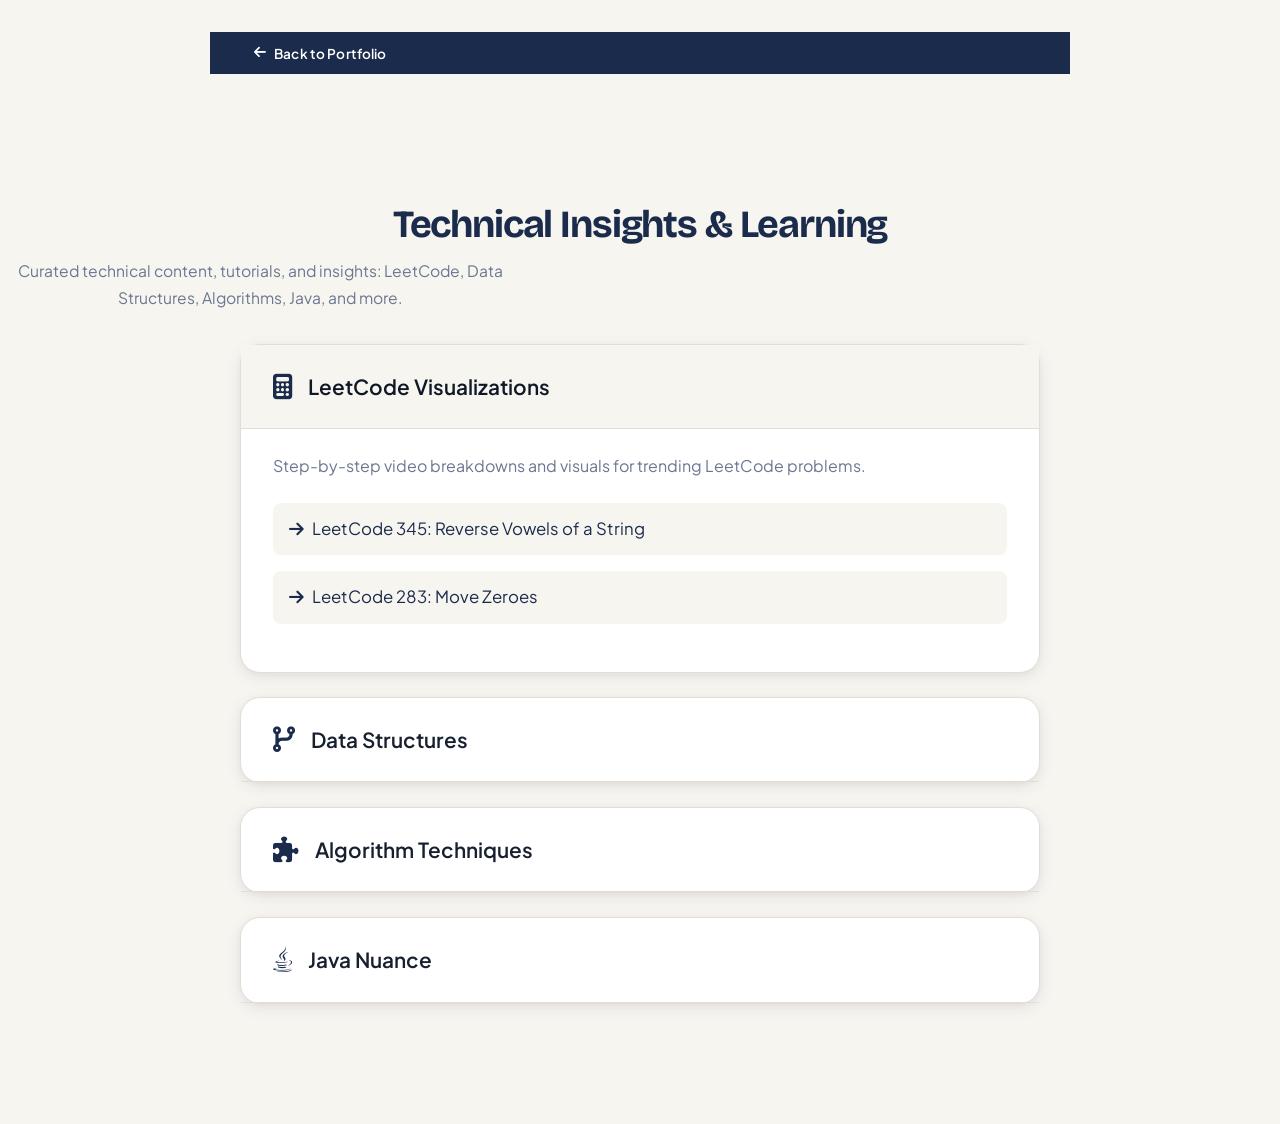
==== commit 03aed718: "feat: apply V3 design revamp with UX fixes - Full redesign of index.html, index.css, and main.js wit" ====
--- a/src/insights.html
+++ b/src/insights.html
@@ -9,7 +9,7 @@
     <link rel="stylesheet" href="index.css">
     <link href="https://cdnjs.cloudflare.com/ajax/libs/font-awesome/6.4.0/css/all.min.css" rel="stylesheet">
     <link
-        href="https://fonts.googleapis.com/css2?family=Bricolage+Grotesque:opsz,wght@12..96,400;12..96,500;12..96,600;12..96,700;12..96,800&family=Inter:wght@300;400;500;600;700&family=JetBrains+Mono:wght@400;500;600;700&display=swap"
+        href="https://fonts.googleapis.com/css2?family=Bricolage+Grotesque:opsz,wght@12..96,400;12..96,500;12..96,600;12..96,700;12..96,800&family=Plus+Jakarta+Sans:wght@300;400;500;600;700&family=JetBrains+Mono:wght@400;500;600;700&display=swap"
         rel="stylesheet">
     <style>
         body {
@@ -24,85 +24,41 @@
             font-optical-sizing: auto;
         }
 
+        /* Back button */
         .back-nav {
-            max-width: 800px;
-            margin: 1.5rem auto 0;
-            padding: 0 1rem;
+            max-width: 860px;
+            margin: 2rem auto 0;
+            padding: 0 1.5rem;
         }
 
         .back-btn {
             display: inline-flex;
             align-items: center;
             gap: 0.5rem;
-            background: var(--gray-900);
+            background: var(--navy);
             color: white !important;
             border: none;
-            padding: 0.8rem 1.75rem;
-            border-radius: var(--border-radius-lg);
-            font-size: 1rem;
-            font-weight: 600;
-            text-decoration: none;
-            cursor: pointer;
-            transition: all 0.3s ease;
-            box-shadow: var(--shadow-md);
-        }
-
-        .back-btn:hover {
-            background: var(--primary);
-            transform: translateY(-2px);
-            box-shadow: var(--shadow-lg);
-        }
-
-        .back-btn i {
-            transition: transform 0.3s ease;
-        }
-
-        .back-btn:hover i {
-            transform: translateX(-3px);
-        }
-
-        /* Floating back button */
-        .back-btn-float {
-            position: fixed;
-            top: 1.25rem;
-            left: 1.25rem;
-            z-index: 999;
-            display: inline-flex;
-            align-items: center;
-            gap: 0.5rem;
-            background: var(--gray-900);
-            color: white !important;
             padding: 0.6rem 1.25rem;
-            border-radius: var(--border-radius-lg);
+            border-radius: 99px;
             font-size: 0.85rem;
             font-weight: 600;
             text-decoration: none;
-            box-shadow: var(--shadow-lg);
-            transition: all 0.3s ease;
-            opacity: 0;
-            transform: translateY(-10px);
-            pointer-events: none;
+            transition: background 0.2s ease, transform 0.2s ease;
             font-family: var(--font-sans);
-        }
-
-        .back-btn-float.visible {
-            opacity: 1;
-            transform: translateY(0);
-            pointer-events: auto;
-        }
-
-        .back-btn-float:hover {
-            background: var(--primary);
+            letter-spacing: 0.01em;
+        }
+
+        .back-btn:hover {
+            background: var(--navy-mid);
             transform: translateY(-2px);
-            box-shadow: var(--shadow-xl);
-        }
-
-        .back-btn-float i {
+        }
+
+        .back-btn:hover i {
+            transform: translateX(-3px);
+        }
+
+        .back-btn i {
             transition: transform 0.25s ease;
-        }
-
-        .back-btn-float:hover i {
-            transform: translateX(-3px);
         }
 
         .accordion-section {
@@ -186,24 +142,16 @@
             .accordion-content {
                 padding: 1rem 1.25rem;
             }
-
-            .back-nav {
-                padding: 0 1rem;
-            }
         }
     </style>
 </head>
 
 <body>
     <div class="back-nav">
-        <a href="../index.html#learning" class="back-btn" id="backBtnStatic">
+        <a href="../index.html#learning" class="back-btn">
             <i class="fas fa-arrow-left"></i> Back to Portfolio
         </a>
     </div>
-
-    <a href="../index.html#learning" class="back-btn-float" id="backBtnFloat">
-        <i class="fas fa-arrow-left"></i> Back to Insights
-    </a>
 
     <div class="container section" style="margin-top:2rem;">
         <h1 class="section-title" style="text-align:center;">Technical Insights & Learning</h1>
@@ -214,14 +162,6 @@
     </div>
 
     <script>
-        // Floating back button visibility
-        const staticBtn = document.getElementById('backBtnStatic');
-        const floatBtn = document.getElementById('backBtnFloat');
-        const btnObserver = new IntersectionObserver(([entry]) => {
-            floatBtn.classList.toggle('visible', !entry.isIntersecting);
-        }, { threshold: 0 });
-        btnObserver.observe(staticBtn);
-
         Promise.all([
             fetch('../data/insights.json').then(r => r.json()),
             fetch('../data/insights-meta.json').then(r => r.json())
--- a/src/index.css
+++ b/src/index.css
@@ -1,1961 +1,660 @@
+/* ═══════════════════════════════════════════════════════
+   NATARAAJ SHANMUGAM — PORTFOLIO DESIGN SYSTEM
+   ═══════════════════════════════════════════════════════ */
+
+/* ── TOKENS ───────────────────────────────────────────── */
 :root {
-  /* Primary: Rich Indigo-Blue */
-  --primary: #2B52B4;
-  --primary-dark: #1E3A7B;
-  --primary-light: #4A6FD4;
-  --primary-50: #EEF2FF;
-  --primary-100: #D6E0FF;
-
-  /* Accent: Warm Peach */
-  --accent: #FB923C;
-  --accent-light: #FFF7ED;
-  --accent-dark: #EA7B22;
-
-  /* Secondary: Cool Slate */
-  --secondary: #64748B;
-  --secondary-light: #94A3B8;
-
-  /* Status */
-  --success: #16A34A;
-  --warning: #D97706;
-  --danger: #DC2626;
-
-  /* Grays — cool neutral (slight blue undertone) */
-  --gray-50:  #F8FAFC;
-  --gray-100: #F1F5F9;
-  --gray-200: #E2E8F0;
-  --gray-300: #CBD5E1;
-  --gray-400: #94A3B8;
-  --gray-500: #64748B;
-  --gray-600: #475569;
-  --gray-700: #334155;
-  --gray-800: #1E293B;
-  --gray-900: #0F172A;
-
-  /* Gradients */
-  --gradient-hero: linear-gradient(155deg, #0C1222 0%, #162044 30%, #1E3A7B 65%, #2B52B4 100%);
-  --gradient-tech: linear-gradient(135deg, #1E3A7B 0%, #2B52B4 55%, #4A6FD4 100%);
-  --gradient-accent: linear-gradient(135deg, #FB923C 0%, #EA7B22 100%);
-  --gradient-success: linear-gradient(135deg, #16A34A 0%, #15803D 100%);
+  /* Backgrounds */
+  --bg:          #F7F5F0;
+  --bg-alt:      #EEEAE2;
+  --surface:     #FFFFFF;
+  --border:      #E4DDD5;
+  --border-soft: #EDE8E2;
+
+  /* Navy scale */
+  --navy:        #1B2B4B;
+  --navy-mid:    #2A4278;
+  --navy-light:  #3D5FA0;
+  --navy-50:     #EEF2FA;
+  --navy-100:    #D5DEFA;
+
+  /* Accent — Warm Amber (AI/hot badges only) */
+  --amber:       #B8731F;
+  --amber-light: #D4923E;
+  --amber-bg:    #FDF3E4;
+
+  /* Text */
+  --text:        #18202F;
+  --text-mid:    #3D4A60;
+  --text-muted:  #6B7690;
+  --text-faint:  #9BA5BB;
 
   /* Shadows */
-  --shadow-sm: 0 1px 3px 0 rgb(0 0 0 / 0.04);
-  --shadow: 0 1px 4px 0 rgb(0 0 0 / 0.06), 0 1px 2px -1px rgb(0 0 0 / 0.05);
-  --shadow-md: 0 4px 12px -2px rgb(0 0 0 / 0.08), 0 2px 4px -2px rgb(0 0 0 / 0.04);
-  --shadow-lg: 0 10px 24px -4px rgb(0 0 0 / 0.1), 0 4px 8px -4px rgb(0 0 0 / 0.05);
-  --shadow-xl: 0 20px 36px -6px rgb(0 0 0 / 0.12), 0 8px 12px -6px rgb(0 0 0 / 0.06);
-  --shadow-2xl: 0 32px 64px -12px rgb(0 0 0 / 0.2), 0 10px 20px -8px rgb(0 0 0 / 0.08);
-  --shadow-blue: 0 8px 24px -4px rgba(43, 82, 180, 0.3);
-  --shadow-peach: 0 8px 24px -4px rgba(251, 146, 60, 0.25);
-
-  /* Border radius */
-  --border-radius: 8px;
-  --border-radius-lg: 12px;
-  --border-radius-xl: 16px;
-  --border-radius-2xl: 24px;
-
-  /* Fonts */
+  --sh-sm:  0 1px 3px rgba(27,43,75,.05), 0 1px 2px rgba(27,43,75,.04);
+  --sh-md:  0 4px 16px rgba(27,43,75,.08), 0 2px 6px rgba(27,43,75,.04);
+  --sh-lg:  0 12px 32px rgba(27,43,75,.1), 0 4px 10px rgba(27,43,75,.05);
+  --sh-xl:  0 20px 48px rgba(27,43,75,.12), 0 8px 16px rgba(27,43,75,.06);
+
+  /* Radii */
+  --r:      8px;
+  --r-lg:   14px;
+  --r-xl:   20px;
+  --r-pill: 99px;
+
+  /* Typography */
   --font-display: 'Bricolage Grotesque', sans-serif;
-  --font-sans: 'Inter', -apple-system, BlinkMacSystemFont, 'Segoe UI', sans-serif;
-  --font-mono: 'JetBrains Mono', 'Fira Code', monospace;
-}
-
-/* ─── Reset ─────────────────────────────────────────── */
-* {
-  margin: 0;
-  padding: 0;
-  box-sizing: border-box;
-}
-
-.skip-to-content {
-  position: absolute;
-  top: -40px;
-  left: 0;
-  background: var(--primary);
-  color: white;
-  padding: 0.75rem 1.5rem;
-  text-decoration: none;
-  border-radius: 0 0 var(--border-radius) 0;
-  z-index: 10000;
-  font-weight: 600;
-}
-
-.skip-to-content:focus {
-  top: 0;
-}
-
-*:focus-visible {
-  outline: 2px solid var(--primary);
-  outline-offset: 3px;
-}
-
-html {
-  scroll-behavior: smooth;
-  scroll-padding-top: 80px;
-}
-
+  --font-body:    'Plus Jakarta Sans', sans-serif;
+  --font-mono:    'JetBrains Mono', monospace;
+
+  /* Legacy aliases — keep sub-pages (projects.html, insights.html) working */
+  --primary:        #1B2B4B;
+  --primary-dark:   #0F1926;
+  --primary-light:  #3D5FA0;
+  --accent:         #B8731F;
+  --accent-dark:    #8C5515;
+  --gray-50:        #F7F5F0;
+  --gray-100:       #EEEAE2;
+  --gray-200:       #E4DDD5;
+  --gray-300:       #D1C9BF;
+  --gray-400:       #B0A89E;
+  --gray-500:       #8C8479;
+  --gray-600:       #6B7690;
+  --gray-700:       #3D4A60;
+  --gray-800:       #18202F;
+  --gray-900:       #0F1926;
+  --danger:         #dc2626;
+  --success:        #166534;
+  --text-primary:   #18202F;
+  --text-secondary: #6B7690;
+  --shadow-sm:      0 1px 3px rgba(27,43,75,.05), 0 1px 2px rgba(27,43,75,.04);
+  --shadow-md:      0 4px 16px rgba(27,43,75,.08), 0 2px 6px rgba(27,43,75,.04);
+  --shadow-lg:      0 12px 32px rgba(27,43,75,.1), 0 4px 10px rgba(27,43,75,.05);
+  --border-radius:    8px;
+  --border-radius-lg: 14px;
+  --border-radius-xl: 20px;
+  --font-sans:        'Plus Jakarta Sans', sans-serif;
+  --gradient-tech:    linear-gradient(135deg, #1B2B4B 0%, #2A4278 100%);
+}
+
+/* ── RESET ────────────────────────────────────────────── */
+*, *::before, *::after { margin: 0; padding: 0; box-sizing: border-box; }
+html { scroll-behavior: smooth; scroll-padding-top: 72px; }
 body {
-  font-family: var(--font-sans);
-  font-size: 16px;
-  line-height: 1.75;
-  color: var(--gray-800);
-  background: var(--gray-50);
-  overflow-x: hidden;
+  font-family: var(--font-body);
+  background: var(--bg);
+  color: var(--text);
   -webkit-font-smoothing: antialiased;
   -moz-osx-font-smoothing: grayscale;
-}
-
-/* ─── Display Font Assignments ───────────────────────── */
-h1, h2, h3,
-.hero-title,
-.hero-subtitle,
-.section-title,
-.project-title,
-.job-title,
-.skill-title,
-.insight-title,
-.contact-title,
-.cert-title {
-  font-family: var(--font-display);
-  font-optical-sizing: auto;
-}
-
-/* ─── Scrollbar ──────────────────────────────────────── */
-::-webkit-scrollbar {
-  width: 5px;
-}
-
-::-webkit-scrollbar-track {
-  background: var(--gray-100);
-}
-
-::-webkit-scrollbar-thumb {
-  background: var(--gradient-tech);
-  border-radius: 3px;
-}
-
-/* ─── Layout ─────────────────────────────────────────── */
-.container {
-  max-width: 1400px;
-  margin: 0 auto;
-  padding: 0 2rem;
-}
-
-/* ─── Navigation ─────────────────────────────────────── */
-.navbar {
-  position: fixed;
-  top: 0;
-  left: 0;
-  right: 0;
-  z-index: 1000;
-  background: rgba(248, 250, 252, 0.88);
-  -webkit-backdrop-filter: blur(20px);
-  backdrop-filter: blur(20px);
-  border-bottom: 1px solid rgba(226, 232, 240, 0.7);
-  transition: background 0.3s ease, box-shadow 0.3s ease;
-}
-
-.navbar.scrolled {
-  background: rgba(248, 250, 252, 0.95);
-  backdrop-filter: blur(12px);
-  box-shadow: 0 1px 20px rgb(0 0 0 / 0.07);
-  border-bottom: 1px solid var(--gray-200);
-}
-
-.nav-content {
-  display: flex;
-  justify-content: space-between;
-  align-items: center;
-  padding: 0.875rem 2rem;
-  max-width: 1400px;
-  margin: 0 auto;
-}
-
-.nav-logo img {
-  height: 52px;
-  width: auto;
-  vertical-align: middle;
-}
-
-.nav-menu {
-  display: flex;
-  list-style: none;
-  gap: 2rem;
-  align-items: center;
-}
-
+  overflow-x: hidden;
+  font-size: 16px;
+  line-height: 1.7;
+}
+h1, h2, h3, h4, h5, h6 { font-family: var(--font-display); font-optical-sizing: auto; }
+a { color: inherit; text-decoration: none; }
+img { display: block; max-width: 100%; }
+::-webkit-scrollbar { width: 4px; }
+::-webkit-scrollbar-thumb { background: var(--border); border-radius: 2px; }
+
+/* ── SKIP LINK ────────────────────────────────────────── */
+.skip-link {
+  position: absolute; top: -40px; left: 0;
+  background: var(--navy); color: #fff;
+  padding: .75rem 1.5rem; border-radius: 0 0 var(--r) 0;
+  z-index: 10000; font-weight: 600; font-family: var(--font-body);
+}
+.skip-link:focus { top: 0; }
+*:focus-visible { outline: 2px solid var(--navy); outline-offset: 3px; }
+
+/* ── LAYOUT ───────────────────────────────────────────── */
+.container { max-width: 1280px; margin: 0 auto; padding: 0 2.5rem; }
+.section { padding: 6rem 0; }
+.section--alt { background: var(--bg-alt); }
+.text-center { text-align: center; }
+.mb-2rem { margin-bottom: 2rem; }
+
+/* ── NAV ──────────────────────────────────────────────── */
+.nav, .navbar {
+  position: fixed; top: 0; left: 0; right: 0; z-index: 200;
+  background: rgba(247,245,240,0.92);
+  backdrop-filter: blur(18px); -webkit-backdrop-filter: blur(18px);
+  border-bottom: 1px solid var(--border-soft);
+  transition: box-shadow .3s;
+}
+.nav.scrolled, .navbar.scrolled { box-shadow: 0 2px 20px rgba(27,43,75,.07); }
+.nav-inner, .nav-content {
+  display: flex; align-items: center; justify-content: space-between;
+  padding: .85rem 2.5rem; max-width: 1280px; margin: 0 auto;
+}
+.nav-brand, .nav-logo {
+  font-family: var(--font-display); font-weight: 800;
+  font-size: 1rem; color: var(--navy); letter-spacing: -.02em;
+}
+.nav-logo img { display: none; }
+.nav-links, .nav-menu { display: flex; gap: 2rem; list-style: none; align-items: center; }
 .nav-link {
-  color: var(--gray-600);
-  text-decoration: none;
-  font-weight: 500;
-  font-size: 0.88rem;
-  transition: all 0.25s ease;
-  position: relative;
-  padding: 0.4rem 0;
-  letter-spacing: 0.02em;
-}
-
-.nav-link::after {
-  content: '';
-  position: absolute;
-  bottom: 0;
-  left: 0;
-  width: 0;
-  height: 2px;
-  background: var(--accent);
-  transition: width 0.25s ease;
-}
-
-.nav-link:hover,
-.nav-link.active {
-  color: var(--primary);
-}
-
-.nav-link:hover::after,
-.nav-link.active::after {
-  width: 100%;
-}
-
-/* Resume pill button in nav */
-.resume-link {
-  color: white !important;
-  background: var(--accent);
-  padding: 0.45rem 1.1rem !important;
-  border-radius: 99px;
-  font-weight: 600;
-  letter-spacing: 0.02em;
-  transition: all 0.25s ease !important;
-}
-
-.resume-link:hover {
-  background: var(--accent-dark) !important;
-  transform: translateY(-1px);
-  box-shadow: 0 4px 14px rgba(251, 146, 60, 0.4) !important;
-  color: white !important;
-}
-
-.resume-link::after {
-  display: none !important;
-}
-
+  font-size: .78rem; font-weight: 600; letter-spacing: .06em;
+  text-transform: uppercase; color: var(--text-muted); transition: color .2s;
+}
+.nav-link:hover, .nav-link.active { color: var(--navy); }
+.nav-cta, .resume-link {
+  background: var(--navy) !important; color: #fff !important;
+  padding: .45rem 1.2rem !important; border-radius: var(--r-pill);
+  font-weight: 700 !important; transition: background .2s, transform .2s !important;
+  letter-spacing: .03em !important;
+}
+.nav-cta:hover, .resume-link:hover { background: var(--navy-mid) !important; transform: translateY(-1px) !important; }
 .nav-toggle {
-  display: none;
-  flex-direction: column;
-  background: transparent;
-  border: none;
-  cursor: pointer;
-  padding: 0.5rem;
-  z-index: 1001;
-}
-
+  display: none; background: none; border: none; cursor: pointer;
+  padding: .5rem; flex-direction: column; gap: 5px;
+}
 .nav-toggle span {
-  width: 24px;
-  height: 2.5px;
-  background: var(--gray-700);
-  margin: 3px 0;
-  transition: all 0.3s ease;
-  border-radius: 2px;
-}
-
-/* ─── Hero ───────────────────────────────────────────── */
+  display: block; width: 22px; height: 2px;
+  background: var(--navy); border-radius: 2px; transition: all .3s;
+}
+.nav-toggle.active span:nth-child(1) { transform: rotate(45deg) translate(5px, 5px); }
+.nav-toggle.active span:nth-child(2) { opacity: 0; }
+.nav-toggle.active span:nth-child(3) { transform: rotate(-45deg) translate(5px, -5px); }
+
+/* ── HERO ─────────────────────────────────────────────── */
 .hero {
-  min-height: 100vh;
-  display: flex;
-  align-items: center;
-  justify-content: center;
-  background: linear-gradient(155deg, #0C1222 0%, #162044 30%, #1E3A7B 65%, #2B52B4 100%);
-  position: relative;
-  overflow: hidden;
-  padding: 8rem 0 5rem;
-}
-
-/* Atmospheric radial glows */
-.hero::before {
-  content: '';
-  position: absolute;
-  top: 0;
-  left: 0;
-  right: 0;
-  bottom: 0;
-  background:
-    radial-gradient(ellipse at 12% 88%, rgba(251, 146, 60, 0.15) 0%, transparent 50%),
-    radial-gradient(ellipse at 88% 12%, rgba(43, 82, 180, 0.20) 0%, transparent 45%);
-  animation: float 22s ease-in-out infinite;
-  z-index: 1;
-}
-
-/* Subtle grid texture */
-.hero::after {
-  content: '';
-  position: absolute;
-  inset: 0;
-  background-image:
-    linear-gradient(rgba(255, 255, 255, 0.022) 1px, transparent 1px),
-    linear-gradient(90deg, rgba(255, 255, 255, 0.022) 1px, transparent 1px);
-  background-size: 64px 64px;
-  z-index: 1;
+  padding: 8.5rem 0 0;
+  background: var(--bg);
+  position: relative; overflow: hidden;
+}
+.hero-shape {
+  position: absolute; top: 0; right: 0;
+  width: 520px; height: 520px;
+  background: radial-gradient(ellipse at top right, rgba(184,115,31,.06) 0%, transparent 70%);
   pointer-events: none;
 }
-
-@keyframes float {
-  0%, 100% { transform: translateY(0px); }
-  33% { transform: translateY(-14px); }
-  66% { transform: translateY(9px); }
-}
-
-.hero-content {
-  text-align: center;
-  max-width: 1000px;
-  position: relative;
-  z-index: 3;
-  color: white;
-  padding: 0 1rem;
-}
-
-.hero-title {
-  font-size: clamp(2.75rem, 6vw, 4.5rem);
-  font-weight: 700;
-  margin-bottom: 1rem;
-  letter-spacing: -0.03em;
-  line-height: 1.0;
-  color: white;
-}
-
-.hero-subtitle {
-  font-size: clamp(0.8rem, 1.6vw, 1rem);
-  font-weight: 600;
-  margin-bottom: 2rem;
-  color: rgba(255, 255, 255, 0.50);
-  letter-spacing: 0.14em;
-  text-transform: uppercase;
-  font-family: var(--font-sans);
-}
-
-.hero-description {
-  font-size: clamp(1rem, 1.8vw, 1.2rem);
-  line-height: 1.75;
-  color: rgba(255, 255, 255, 0.65);
-  max-width: 800px;
-  margin: 0 auto 3rem;
-}
-
-/* ─── Pillar Badges ──────────────────────────────────── */
-.pillar-badges {
-  display: flex;
-  flex-wrap: wrap;
-  gap: 0.6rem;
-  justify-content: center;
-  margin: 1.75rem auto 2.25rem;
-  max-width: 820px;
-}
-
-.pillar {
-  padding: 0.42rem 0.95rem;
-  background: rgba(255, 255, 255, 0.06);
-  border: 1px solid rgba(255, 255, 255, 0.12);
-  border-radius: 5px;
-  font-size: 0.72rem;
-  font-weight: 600;
-  color: rgba(255, 255, 255, 0.85);
-  transition: all 0.25s ease;
-  backdrop-filter: blur(8px);
-  -webkit-backdrop-filter: blur(8px);
-  letter-spacing: 0.07em;
-  text-transform: uppercase;
-  font-family: var(--font-sans);
-}
-
-.pillar:hover {
-  background: rgba(251, 146, 60, 0.12);
-  border-color: rgba(251, 146, 60, 0.3);
-  transform: translateY(-2px);
-  color: #FDBA74;
-}
-
-/* Highlighted pillar badges (AI-related) */
-.pillar.highlight {
-  background: rgba(251, 146, 60, 0.15);
-  border-color: rgba(251, 146, 60, 0.35);
-  color: #FDBA74;
-}
-
-.pillar.highlight:hover {
-  background: rgba(251, 146, 60, 0.25);
-  border-color: rgba(251, 146, 60, 0.5);
-  color: #fff;
-}
-
-/* ─── CTA Buttons ────────────────────────────────────── */
-.hero-cta {
-  display: flex;
-  gap: 1.25rem;
-  justify-content: center;
-  flex-wrap: wrap;
-}
-
+.hero-grid {
+  display: grid; grid-template-columns: 1fr 380px;
+  gap: 5rem; align-items: end; padding-bottom: 4rem;
+}
+.hero-available {
+  display: inline-flex; align-items: center; gap: .6rem;
+  background: var(--amber-bg); border: 1px solid rgba(184,115,31,.25);
+  border-radius: var(--r-pill); padding: .35rem 1rem .35rem .6rem;
+  margin-bottom: 1.75rem;
+}
+.hero-available-dot {
+  width: 7px; height: 7px; border-radius: 50%;
+  background: var(--amber); box-shadow: 0 0 0 3px rgba(184,115,31,.2);
+  animation: pulse 2s ease-in-out infinite;
+}
+@keyframes pulse {
+  0%, 100% { box-shadow: 0 0 0 3px rgba(184,115,31,.2); }
+  50%       { box-shadow: 0 0 0 6px rgba(184,115,31,.08); }
+}
+.hero-available-text {
+  font-size: .72rem; font-weight: 700; color: var(--amber);
+  letter-spacing: .06em; text-transform: uppercase; font-family: var(--font-body);
+}
+.hero-role {
+  font-size: .9rem; font-weight: 500; color: var(--text-muted);
+  letter-spacing: .08em; text-transform: uppercase; margin-bottom: 1.25rem;
+  font-family: var(--font-body);
+}
+.hero-name {
+  font-size: clamp(3rem, 6.5vw, 5.75rem);
+  font-weight: 800; color: var(--navy);
+  letter-spacing: -.04em; line-height: .98; margin-bottom: 1.5rem;
+}
+.hero-name em { font-style: normal; color: var(--navy-light); }
+.hero-desc {
+  font-size: 1.08rem; line-height: 1.8;
+  color: var(--text-mid); max-width: 540px; margin-bottom: 2.25rem;
+}
+.hero-desc strong { color: var(--navy); font-weight: 600; }
+
+/* ── BUTTONS ──────────────────────────────────────────── */
+.hero-cta { display: flex; gap: .875rem; flex-wrap: wrap; margin-bottom: 2.5rem; }
 .btn {
-  display: inline-flex;
-  align-items: center;
-  gap: 0.6rem;
-  padding: 0.875rem 1.875rem;
-  border: none;
-  border-radius: var(--border-radius-lg);
-  font-weight: 600;
-  font-size: 0.92rem;
-  text-decoration: none;
-  transition: all 0.3s ease;
-  cursor: pointer;
-  position: relative;
-  overflow: hidden;
-  letter-spacing: 0.01em;
-  font-family: var(--font-sans);
-}
-
-.btn-primary {
-  background: linear-gradient(135deg, #FB923C, #EA7B22);
-  color: white;
-  box-shadow: 0 4px 14px -3px rgba(251, 146, 60, 0.4);
-}
-
-.btn-primary:hover {
-  background: linear-gradient(135deg, #FDBA74, #FB923C);
-  transform: translateY(-2px);
-  box-shadow: 0 6px 20px -3px rgba(251, 146, 60, 0.5);
-}
-
-.btn-secondary {
-  background: transparent;
-  color: white;
-  border: 1.5px solid rgba(255, 255, 255, 0.3);
-}
-
-.btn-secondary:hover {
-  border-color: #FB923C;
-  color: #FB923C;
-  transform: translateY(-2px);
-}
-
-/* ─── Compact Stats (Hero) ───────────────────────────── */
-.compact-stats {
-  margin-bottom: 3rem;
-  display: grid;
-  grid-template-columns: repeat(auto-fit, minmax(160px, 1fr));
-  gap: 1rem;
-  max-width: 900px;
-  margin-left: auto;
-  margin-right: auto;
-}
-
-.stat-card-glass {
-  background: rgba(255, 255, 255, 0.07);
-  border: 1px solid rgba(255, 255, 255, 0.12);
-  -webkit-backdrop-filter: blur(12px);
-  backdrop-filter: blur(12px);
-  padding: 1.25rem 1rem;
-  border-radius: var(--border-radius-lg);
-  transition: all 0.3s ease;
-}
-
-.stat-number-glass {
-  color: #93B8F8;
-  font-size: 2.25rem;
-  font-family: var(--font-mono);
-  font-weight: 700;
-  display: block;
-  margin-bottom: 0.3rem;
-  letter-spacing: -0.02em;
-  transition: color 0.3s ease;
-}
-
-.stat-label-glass {
-  color: rgba(255, 255, 255, 0.5);
-  font-size: 0.72rem;
-  line-height: 1.35;
-  font-weight: 500;
-  letter-spacing: 0.06em;
-  text-transform: uppercase;
-  font-family: var(--font-sans);
-  transition: color 0.3s ease;
-}
-
-.stat-card-glass:hover {
-  background: rgba(255, 255, 255, 0.95);
-  box-shadow: 0 20px 40px -8px rgba(0, 0, 0, 0.22);
-  transform: translateY(-5px);
-  border-color: white;
-}
-
-.stat-card-glass:hover .stat-number-glass {
-  color: #FB923C;
-}
-
-.stat-card-glass:hover .stat-label-glass {
-  color: var(--gray-600);
-}
-
-/* ─── About Strip (below hero) ───────────────────────── */
-/* ─── Sections ───────────────────────────────────────── */
-.section {
-  padding: 3.5rem 0;
-  position: relative;
-}
-
-/* Alternate section backgrounds */
-#experience,
-#testimonials {
-  background: var(--gray-100);
-}
-
-.section-header {
-  text-align: center;
-  max-width: 800px;
-  margin: 0 auto 2rem;
-}
-
-.section-title {
-  font-size: clamp(1.75rem, 3.5vw, 2.5rem);
-  font-weight: 700;
-  color: var(--gray-900);
-  margin-bottom: 1rem;
-  letter-spacing: -0.025em;
-  line-height: 1.15;
-}
-
-/* Decorative accent line — gradient blue→peach */
-.section-header .section-title::before,
-.section-title.text-center::before {
-  content: '';
-  display: block;
-  width: 60px;
-  height: 3px;
-  background: linear-gradient(135deg, #2B52B4, #FB923C);
-  margin: 0 auto 1.25rem;
-  border-radius: 2px;
-}
-
-.section-subtitle {
-  font-size: 1.1rem;
-  color: var(--gray-500);
-  line-height: 1.7;
-  font-weight: 400;
-}
-
-/* ─── Avatar ─────────────────────────────────────────── */
-.avatar {
-  width: 180px;
-  height: 170px;
-  border-radius: 50%;
-  display: flex;
-  align-items: center;
-  justify-content: center;
-  overflow: hidden;
-  margin-bottom: 2rem;
-}
-
-.avatar img {
-  width: 100%;
-  object-fit: contain;
-}
-
-/* ─── Stats Grid (non-hero) ──────────────────────────── */
-.stats-grid {
-  display: flex;
-  gap: 1.5rem;
-  width: 100%;
-}
-
-.stat-card {
-  flex: 1;
-  background: white;
-  padding: 1.5rem 1rem;
-  border-radius: var(--border-radius-lg);
-  text-align: center;
-  transition: all 0.3s ease;
-  border: 1px solid var(--gray-200);
-}
-
-.stat-card:hover {
-  transform: translateY(-5px);
-  box-shadow: var(--shadow-md);
-  border-color: var(--primary-100);
-}
-
-.stat-number {
-  font-size: 2.5rem;
-  font-weight: 700;
-  color: var(--primary);
-  display: block;
-  font-family: var(--font-mono);
-  letter-spacing: -0.02em;
-}
-
-.stat-label {
-  font-size: 0.8rem;
-  color: var(--gray-500);
-  font-weight: 600;
-  margin-top: 0.4rem;
-  display: block;
-  text-transform: uppercase;
-  letter-spacing: 0.05em;
-}
-
-.about-content {
-  font-size: 1.05rem;
-  line-height: 1.85;
-  color: var(--gray-700);
-}
-
-.about-content p {
-  margin-bottom: 1.5rem;
-}
-
-/* ─── Focus Notes ────────────────────────────────────── */
-.sdet-architect-note {
-  text-align: center;
-  font-size: 0.875rem;
-  color: var(--gray-600);
-  font-weight: 400;
-  font-style: italic;
-  margin-top: 1rem;
-  padding: 0.75rem 1.5rem;
-  background: white;
-  border-radius: var(--border-radius);
-  border: 1px solid var(--gray-200);
-  max-width: 700px;
-  margin-left: auto;
-  margin-right: auto;
-}
-
-/* ─── Impact Cards ───────────────────────────────────── */
-.impact-grid {
-  display: grid;
-  grid-template-columns: repeat(auto-fit, minmax(280px, 1fr));
-  gap: 2rem;
-  max-width: 1200px;
-  margin: 0 auto;
-}
-
-.impact-card {
-  background: white;
-  padding: 2.5rem 2rem;
-  border-radius: var(--border-radius-xl);
-  box-shadow: var(--shadow-lg);
-  border: 1px solid var(--gray-200);
-  text-align: center;
-  transition: all 0.3s ease;
-  position: relative;
-  overflow: hidden;
-}
-
-.impact-card::before {
-  content: '';
-  position: absolute;
-  top: 0;
-  left: 0;
-  right: 0;
-  height: 3px;
-  background: var(--gradient-tech);
-}
-
-.impact-card:hover {
-  transform: translateY(-8px);
-  box-shadow: var(--shadow-2xl);
-}
-
-.impact-icon {
-  font-size: 2.25rem;
-  color: var(--primary);
-  margin-bottom: 1rem;
-}
-
-.impact-number {
-  font-size: 2.875rem;
-  font-weight: 700;
-  color: var(--gray-900);
-  font-family: var(--font-mono);
-  line-height: 1;
-  margin-bottom: 0.5rem;
-  letter-spacing: -0.03em;
-}
-
+  display: inline-flex; align-items: center; gap: .55rem;
+  padding: .8rem 1.875rem; border-radius: var(--r-pill);
+  font-weight: 700; font-size: .88rem; letter-spacing: .01em;
+  font-family: var(--font-body); border: none; cursor: pointer;
+  transition: all .25s; position: relative; overflow: hidden;
+}
+.btn-primary { background: var(--navy); color: #fff; box-shadow: 0 4px 14px rgba(27,43,75,.2); }
+.btn-primary:hover { background: var(--navy-mid); transform: translateY(-2px); box-shadow: 0 6px 20px rgba(27,43,75,.25); }
+.btn-secondary { background: var(--navy-mid); color: #fff; box-shadow: 0 4px 14px rgba(27,43,75,.2); }
+.btn-secondary:hover { background: var(--navy-light); transform: translateY(-2px); box-shadow: 0 6px 20px rgba(27,43,75,.25); }
+.btn-ghost { background: transparent; color: var(--navy); border: 1.5px solid var(--border); }
+.btn-ghost:hover { border-color: var(--navy); transform: translateY(-2px); }
+
+/* Ripple effect */
+.ripple {
+  position: absolute; border-radius: 50%; pointer-events: none;
+  background: rgba(255,255,255,.25); transform: scale(0);
+  animation: ripple-effect .6s linear;
+}
+@keyframes ripple-effect { to { transform: scale(4); opacity: 0; } }
+
+/* ── HERO BADGES ──────────────────────────────────────── */
+.hero-badges { display: flex; flex-wrap: wrap; gap: .5rem; }
+.badge, .pillar {
+  font-size: .68rem; font-weight: 700; letter-spacing: .06em; text-transform: uppercase;
+  padding: .32rem .8rem; border-radius: var(--r);
+  background: var(--navy-50); color: var(--navy-mid); border: 1px solid var(--navy-100);
+  font-family: var(--font-body); transition: all .2s;
+}
+.badge:hover, .pillar:hover { background: var(--navy); color: #fff; border-color: var(--navy); }
+.badge.hot, .pillar.highlight { background: var(--amber-bg); color: var(--amber); border-color: rgba(184,115,31,.25); }
+.badge.hot:hover, .pillar.highlight:hover { background: var(--amber); color: #fff; }
+
+/* ── HERO IMPACT PANEL ────────────────────────────────── */
+.hero-impact {
+  background: var(--navy); border-radius: var(--r-xl);
+  padding: 2.25rem 2rem; box-shadow: var(--sh-xl);
+  position: relative; overflow: hidden;
+}
+.hero-impact::before {
+  content: ''; position: absolute; bottom: -40px; right: -40px;
+  width: 180px; height: 180px; border-radius: 50%;
+  background: rgba(255,255,255,.03); pointer-events: none;
+}
 .impact-label {
-  font-size: 0.875rem;
-  color: var(--gray-500);
-  font-weight: 500;
-  line-height: 1.4;
-}
-
-/* ─── Timeline ───────────────────────────────────────── */
-.timeline-container {
-  position: relative;
-  max-width: 1200px;
-  margin: 0 auto;
-}
-
-.timeline-grid {
-  display: grid;
-  grid-template-columns: repeat(4, 1fr);
-  gap: 2rem;
-  position: relative;
-}
-
-.timeline-line {
-  position: absolute;
-  top: 4rem;
-  left: 12.5%;
-  right: 12.5%;
-  height: 2px;
-  background: var(--gradient-tech);
-  z-index: 1;
-}
-
-.timeline-card {
-  background: white;
-  padding: 2.5rem 1.75rem;
-  border-radius: var(--border-radius-xl);
-  box-shadow: var(--shadow-lg);
-  border: 1px solid var(--gray-200);
-  border-top: 3px solid transparent;
-  position: relative;
-  text-align: left;
-  transition: all 0.4s ease;
-  z-index: 2;
-}
-
-.timeline-card:hover {
-  transform: translateY(-4px);
-  box-shadow: var(--shadow-2xl);
-  border-top-color: var(--primary);
-}
-
-/* Current role indicator */
-.timeline-card.current {
-  border-left: 3px solid #FB923C;
-}
-
-.timeline-card.current::after {
-  content: "CURRENT";
-  background: #FB923C;
-  color: #fff;
-  font-size: 0.65rem;
-  font-weight: 700;
-  padding: 2px 8px;
-  border-radius: 4px;
-  position: absolute;
-  top: 12px;
-  right: 12px;
-  letter-spacing: 0.04em;
-  font-family: var(--font-sans);
-}
-
-.timeline-year {
-  position: absolute;
-  top: -1.5rem;
-  left: 50%;
-  transform: translateX(-50%);
-  background: linear-gradient(135deg, #1E3A7B, #2B52B4);
-  color: white;
-  width: 3rem;
-  height: 3rem;
-  border-radius: 50%;
-  display: flex;
-  align-items: center;
-  justify-content: center;
-  font-weight: 700;
-  font-size: 0.8rem;
-  box-shadow: var(--shadow-blue);
-  font-family: var(--font-mono);
-  letter-spacing: -0.01em;
-}
-
-.job-title {
-  font-size: 1.15rem;
-  font-weight: 700;
-  color: var(--gray-900);
-  margin-bottom: 0.5rem;
-  line-height: 1.25;
-}
-
-.company {
-  font-size: 0.78rem;
-  font-weight: 700;
-  color: var(--primary);
-  margin-bottom: 0.75rem;
-  text-transform: uppercase;
-  letter-spacing: 0.06em;
-  font-family: var(--font-sans);
-}
-
-.duration {
-  font-size: 0.8rem;
-  color: var(--gray-400);
-  font-weight: 500;
-  margin-bottom: 1.25rem;
-  font-family: var(--font-sans);
-}
-
-.timeline-achievements {
-  margin-top: 1.25rem;
-  padding-left: 0;
-  list-style: none;
-  text-align: left;
-}
-
-.timeline-achievements li {
-  position: relative;
-  padding-left: 1.375rem;
-  margin-bottom: 0.625rem;
-  color: var(--gray-600);
-  font-size: 0.88rem;
-  line-height: 1.65;
-}
-
-.timeline-achievements li::before {
-  content: '▸';
-  position: absolute;
-  left: 0;
-  color: var(--primary);
-  font-weight: bold;
-  font-size: 0.8rem;
-  top: 0.1em;
-}
-
-/* ─── Skills — Uniform Panel Layout ──────────────────── */
-
-/* Flex grid: 3 columns, last row center-aligned */
-.skills-uniform-grid {
-  display: flex;
-  flex-wrap: wrap;
-  justify-content: center;
-  gap: 1rem;
-}
-
-.skills-uniform-grid .skill-panel {
-  width: calc(33.333% - 0.75rem);
-  min-width: 280px;
-}
-
+  font-size: .65rem; font-weight: 700; letter-spacing: .14em; text-transform: uppercase;
+  color: rgba(255,255,255,.35); font-family: var(--font-body); margin-bottom: 1.5rem;
+}
+.impact-items { display: flex; flex-direction: column; }
+.impact-item {
+  padding: 1.1rem 0; border-bottom: 1px solid rgba(255,255,255,.07);
+  display: flex; align-items: center; gap: 1rem;
+}
+.impact-item:last-child { border-bottom: none; }
+.impact-num {
+  font-family: var(--font-mono); font-size: 1.75rem; font-weight: 700;
+  color: #fff; letter-spacing: -.03em; min-width: 72px; line-height: 1;
+}
+.impact-num span { font-size: 1.1rem; }
+.impact-text { font-size: .78rem; line-height: 1.4; color: rgba(255,255,255,.5); font-family: var(--font-body); }
+.impact-text strong { color: rgba(255,255,255,.82); font-weight: 600; display: block; font-size: .82rem; }
+.hero-divider { height: 1px; background: var(--border-soft); }
+
+/* ── METRICS STRIP ────────────────────────────────────── */
+.why-strip { background: var(--navy); padding: 4rem 0; }
+.why-inner { display: grid; grid-template-columns: repeat(4,1fr); gap: 2rem; text-align: center; }
+.why-num {
+  font-family: var(--font-mono); font-size: 2.5rem; font-weight: 700;
+  color: #fff; letter-spacing: -.03em; line-height: 1;
+  display: block; margin-bottom: .4rem;
+}
+.why-label {
+  font-size: .78rem; color: rgba(255,255,255,.45);
+  font-family: var(--font-body); font-weight: 500; letter-spacing: .04em;
+}
+
+/* ── SECTION HEADINGS ─────────────────────────────────── */
+.eyebrow {
+  font-size: .7rem; font-weight: 700; letter-spacing: .14em;
+  text-transform: uppercase; color: var(--amber); margin-bottom: .75rem;
+  font-family: var(--font-body);
+}
+.sec-title, .section-title {
+  font-size: clamp(1.8rem, 3vw, 2.5rem); font-weight: 700;
+  color: var(--navy); letter-spacing: -.03em; line-height: 1.15; margin-bottom: .75rem;
+}
+.sec-sub, .section-subtitle { font-size: .98rem; color: var(--text-muted); max-width: 520px; line-height: 1.7; }
+.sec-head, .section-header { margin-bottom: 3.5rem; }
+.sec-head.center { text-align: center; }
+.sec-head.center .sec-sub { margin: 0 auto; }
+
+/* ── EXPERIENCE ───────────────────────────────────────── */
+.timeline-container { position: relative; }
+.exp-spine, .timeline-line { position: absolute; top: 2.75rem; left: 6%; right: 6%; height: 1px; background: var(--border); }
+.exp-grid, .timeline-grid { display: grid; grid-template-columns: repeat(4,1fr); gap: 1.25rem; position: relative; }
+.exp-card, .timeline-card {
+  background: var(--surface); border: 1px solid var(--border-soft);
+  border-radius: var(--r-xl); padding: 2.25rem 1.5rem 1.75rem;
+  position: relative; transition: all .3s ease; cursor: default;
+}
+.exp-card:hover, .timeline-card:hover { transform: translateY(-4px); box-shadow: var(--sh-lg); border-color: var(--navy-100); }
+.exp-card.current, .timeline-card.current { border-color: var(--navy-mid); border-top: 3px solid var(--navy-mid); }
+.exp-dot {
+  position: absolute; top: -1.35rem; left: 50%; transform: translateX(-50%);
+  width: 2.75rem; height: 2.75rem; border-radius: 50%;
+  background: var(--navy); color: #fff;
+  display: flex; align-items: center; justify-content: center;
+  font-family: var(--font-mono); font-size: .68rem; font-weight: 700;
+  box-shadow: 0 2px 10px rgba(27,43,75,.25); border: 3px solid var(--bg);
+}
+.exp-card.current .exp-dot { background: var(--navy-mid); }
+.exp-now, .timeline-year {
+  position: absolute; top: .85rem; right: .85rem;
+  background: var(--navy-mid); color: #fff;
+  font-size: .58rem; font-weight: 700; letter-spacing: .06em; text-transform: uppercase;
+  padding: .22rem .6rem; border-radius: var(--r); font-family: var(--font-body);
+}
+.exp-title, .job-title { font-size: .95rem; font-weight: 700; color: var(--text); line-height: 1.3; margin-bottom: .35rem; margin-top: .6rem; }
+.exp-co, .company { font-size: .7rem; font-weight: 700; color: var(--navy-mid); text-transform: uppercase; letter-spacing: .06em; margin-bottom: .3rem; font-family: var(--font-body); }
+.exp-dur, .duration { font-size: .72rem; color: var(--text-faint); margin-bottom: 1.1rem; font-family: var(--font-body); }
+.exp-list, .timeline-achievements { list-style: none; }
+.exp-list li, .timeline-achievements li {
+  font-size: .8rem; color: var(--text-mid); line-height: 1.6;
+  padding: .3rem 0 .3rem 1rem;
+  border-top: 1px solid var(--border-soft); position: relative;
+}
+.exp-list li:first-child, .timeline-achievements li:first-child { border-top: none; }
+.exp-list li::before, .timeline-achievements li::before {
+  content: ''; position: absolute; left: 0; top: 50%; margin-top: -.1rem;
+  transform: translateY(-50%); width: 4px; height: 4px;
+  border-radius: 50%; background: var(--navy-light);
+}
+/* Timeline reveal animation */
+.timeline-card-hidden { opacity: 0; transform: translateY(20px); }
+.timeline-card-transition { transition: opacity .4s ease, transform .4s ease; }
+.timeline-card-visible { opacity: 1; transform: none; }
+
+/* ── PROJECTS ─────────────────────────────────────────── */
+.proj-grid, .projects-grid { display: grid; grid-template-columns: repeat(3,1fr); gap: 1.5rem; }
+.proj-card, .project-card {
+  background: var(--surface); border: 1px solid var(--border-soft);
+  border-radius: var(--r-xl); overflow: hidden;
+  display: flex; flex-direction: column; transition: all .3s ease;
+}
+.proj-card:hover, .project-card:hover { transform: translateY(-4px); box-shadow: var(--sh-lg); }
+.proj-top, .project-header {
+  background: var(--navy); padding: 1.375rem 1.5rem;
+  display: flex; align-items: flex-start; gap: 1rem;
+}
+.proj-icon, .project-icon {
+  width: 2.5rem; height: 2.5rem; border-radius: var(--r);
+  background: rgba(255,255,255,.1);
+  display: flex; align-items: center; justify-content: center;
+  color: rgba(255,255,255,.85); font-size: 1.05rem; flex-shrink: 0;
+}
+.proj-name, .project-title { font-size: .98rem; font-weight: 700; color: #fff; line-height: 1.3; }
+.proj-body, .project-content { padding: 1.375rem 1.5rem; flex: 1; display: flex; flex-direction: column; gap: .875rem; }
+.proj-desc, .project-description { font-size: .83rem; color: var(--text-mid); line-height: 1.7; }
+.chips-row, .metric-chips, .tech-chips,
+.project-tags, .project-metrics, .project-tech-stack { display: flex; flex-wrap: wrap; gap: .4rem; }
+.chip {
+  font-size: .67rem; font-weight: 700; letter-spacing: .05em; text-transform: uppercase;
+  padding: .25rem .65rem; border-radius: var(--r); font-family: var(--font-body);
+}
+.tag-internal-tooling { background: var(--bg-alt);   color: var(--text-muted); border: 1px solid var(--border); }
+.tag-productivity      { background: #fef9c3;          color: #854d0e;            border: 1px solid #fde047; }
+.tag-open-source       { background: #f0fdf4;          color: #166534;            border: 1px solid #bbf7d0; }
+.tag-ai-assisted       { background: var(--amber-bg); color: var(--amber);       border: 1px solid rgba(184,115,31,.2); }
+.tag-enterprise-grade  { background: var(--navy-50);  color: var(--navy-mid);    border: 1px solid var(--navy-100); }
+.tag-design-patterns   { background: var(--bg-alt);   color: var(--text-muted);  border: 1px solid var(--border); }
+.tag-cicd-native       { background: var(--bg-alt);   color: var(--text-muted);  border: 1px solid var(--border); }
+.tag-real-time-dashboards { background: var(--amber-bg); color: var(--amber);   border: 1px solid rgba(184,115,31,.2); }
+.metric-chip, .metric {
+  font-family: var(--font-mono); font-size: .71rem; font-weight: 600;
+  color: var(--navy-mid); background: var(--navy-50);
+  padding: .22rem .65rem; border-radius: var(--r-pill);
+}
+.tech, .tech-tag {
+  font-size: .7rem; color: var(--text-muted); background: var(--bg-alt);
+  padding: .2rem .55rem; border-radius: var(--r-pill);
+  border: 1px solid var(--border); font-family: var(--font-body);
+}
+.proj-foot, .project-card-footer {
+  border-top: 1px solid var(--border-soft); padding: .875rem 1.5rem;
+  display: flex; align-items: center; gap: 1rem;
+}
+.proj-link, .project-card-readme, .project-card-demo {
+  font-size: .8rem; font-weight: 700; color: var(--navy-mid);
+  display: inline-flex; align-items: center; gap: .35rem; transition: color .2s;
+}
+.proj-link:hover, .project-card-readme:hover, .project-card-demo:hover { color: var(--navy); }
+.view-all, .view-more-container { text-align: center; margin-top: 2.5rem; }
+.btn-outline, .view-more-btn {
+  display: inline-flex; align-items: center; gap: .6rem;
+  padding: .8rem 2.25rem; border: 1.5px solid var(--border);
+  border-radius: var(--r-pill); font-size: .88rem; font-weight: 700;
+  color: var(--navy); background: var(--surface);
+  font-family: var(--font-body); transition: all .25s;
+}
+.btn-outline:hover, .view-more-btn:hover { border-color: var(--navy); box-shadow: var(--sh-md); transform: translateY(-1px); }
+
+/* ── SKILLS ───────────────────────────────────────────── */
+.skills-flex, .skills-uniform-grid { display: flex; flex-wrap: wrap; justify-content: center; gap: 1.25rem; }
 .skill-panel {
-  background: white;
-  border-radius: var(--border-radius-xl);
-  border: 1px solid var(--gray-200);
-  box-shadow: var(--shadow);
-  overflow: hidden;
-  transition: box-shadow 0.25s ease, transform 0.25s ease;
-}
-
-.skill-panel:hover {
-  box-shadow: var(--shadow-2xl);
-  transform: translateY(-4px);
-}
-
-.skill-panel-header {
-  display: flex;
-  align-items: center;
-  gap: 0.625rem;
-  padding: 0.875rem 1.125rem;
-  background: #EEF2FF;
-  border-bottom: 1px solid var(--primary-100);
-  font-size: 0.75rem;
-  font-weight: 700;
-  color: #1E3A7B;
-  text-transform: uppercase;
-  letter-spacing: 0.07em;
-  font-family: var(--font-sans);
-}
-
-.skill-panel-header i {
-  color: #2B52B4;
-  font-size: 0.82rem;
-}
-
-/* Skill row — full-width link */
-.skill-compact-row {
-  display: flex;
-  align-items: center;
-  gap: 0.625rem;
-  padding: 0.7rem 1.125rem;
-  text-decoration: none;
-  color: inherit;
-  border-bottom: 1px solid var(--gray-100);
-  transition: background 0.2s ease;
-}
-
-.skill-compact-row:last-child {
-  border-bottom: none;
-}
-
-.skill-compact-row:hover {
-  background: var(--primary-50);
-}
-
-.skill-compact-icon {
-  width: 26px;
-  height: 26px;
-  border-radius: 6px;
-  background: var(--gray-100);
-  display: flex;
-  align-items: center;
-  justify-content: center;
-  color: var(--primary);
-  font-size: 0.75rem;
-  flex-shrink: 0;
-  transition: all 0.2s ease;
-}
-
-.skill-compact-row:hover .skill-compact-icon {
-  background: var(--primary);
-  color: white;
-}
-
-.skill-compact-name {
-  flex: 1;
-  font-size: 0.85rem;
-  font-weight: 500;
-  color: var(--gray-700);
-  line-height: 1.3;
-  transition: color 0.2s ease;
-}
-
-.skill-compact-row:hover .skill-compact-name {
-  color: var(--primary-dark);
-}
-
-/* Dot proficiency indicator */
-.skill-dots {
-  display: flex;
-  gap: 3px;
-  flex-shrink: 0;
-}
-
-.skill-dot {
-  width: 7px;
-  height: 7px;
-  border-radius: 50%;
-  background: rgba(43, 82, 180, 0.15);
-  transition: background 0.2s ease;
-}
-
-.skill-dot.filled {
-  background: #2B52B4;
-}
-
-.skill-compact-row:hover .skill-dot.filled {
-  background: var(--primary-dark);
-}
-
-/* ─── Loading Skeleton ───────────────────────────────── */
-.loading-skeleton {
-  width: 100%;
-}
-
-.skeleton-grid {
-  display: grid;
-  grid-template-columns: repeat(3, 1fr);
-  gap: 2rem;
-}
-
+  width: calc(33.333% - .875rem); min-width: 260px;
+  background: var(--surface); border: 1px solid var(--border-soft);
+  border-radius: var(--r-lg); overflow: hidden;
+}
+.sk-head, .skill-panel-header {
+  padding: .8rem 1.1rem; background: var(--navy);
+  font-size: .68rem; font-weight: 700; letter-spacing: .09em; text-transform: uppercase;
+  color: rgba(255,255,255,.7); font-family: var(--font-body);
+  display: flex; align-items: center; gap: .5rem;
+}
+.sk-head i, .skill-panel-header i { color: rgba(255,255,255,.5); }
+.sk-row, .skill-compact-row {
+  display: flex; align-items: center; gap: .65rem;
+  padding: .65rem 1.1rem; border-bottom: 1px solid var(--border-soft);
+  transition: background .15s; text-decoration: none; color: inherit;
+}
+.sk-row:last-child, .skill-compact-row:last-child { border-bottom: none; }
+.sk-row:hover, .skill-compact-row:hover { background: var(--navy-50); }
+.sk-ico, .skill-compact-icon {
+  width: 24px; height: 24px; border-radius: 5px;
+  background: var(--bg-alt); display: flex; align-items: center; justify-content: center;
+  color: var(--navy-mid); font-size: .72rem; flex-shrink: 0; transition: all .15s;
+}
+.sk-row:hover .sk-ico,
+.skill-compact-row:hover .skill-compact-icon { background: var(--navy); color: #fff; }
+.sk-name, .skill-compact-name { flex: 1; font-size: .82rem; font-weight: 500; color: var(--text-mid); }
+.sk-dots, .skill-dots { display: flex; gap: 3px; }
+.dot, .skill-dot { width: 6px; height: 6px; border-radius: 50%; background: rgba(27,43,75,.1); }
+.dot.on, .skill-dot.filled { background: var(--navy-mid); }
+
+/* Loading skeleton */
+.loading-skeleton { width: 100%; }
+.skeleton-grid { display: grid; grid-template-columns: repeat(3,1fr); gap: 1.25rem; }
 .skeleton-card {
-  background: linear-gradient(90deg,
-    var(--gray-100) 25%,
-    var(--gray-200) 50%,
-    var(--gray-100) 75%);
-  background-size: 200% 100%;
-  animation: loading 1.5s ease-in-out infinite;
-  border-radius: var(--border-radius-xl);
-  height: 300px;
-}
-
-@keyframes loading {
-  0% { background-position: 200% 0; }
-  100% { background-position: -200% 0; }
-}
-
-.error-message {
-  text-align: center;
-  padding: 3rem;
-  color: var(--danger);
-  font-size: 1.05rem;
-  background: var(--gray-50);
-  border-radius: var(--border-radius-xl);
-  border: 2px dashed var(--danger);
-}
-
-/* ─── Projects ───────────────────────────────────────── */
-.projects-grid {
-  display: grid;
-  grid-template-columns: repeat(3, 1fr);
-  gap: 1.5rem;
-  margin-bottom: 2rem;
-}
-
-.project-card {
-  background: white;
-  border-radius: var(--border-radius-xl);
-  box-shadow: var(--shadow-lg);
-  border: 1px solid var(--gray-200);
-  overflow: hidden;
-  transition: all 0.35s ease;
-  position: relative;
-  cursor: pointer;
-  display: flex;
-  flex-direction: column;
-}
-
-.project-card:hover {
-  transform: translateY(-4px);
-  box-shadow: var(--shadow-2xl);
-}
-
-.project-header {
-  background: var(--gradient-tech);
-  color: white;
-  padding: 1.25rem 1.5rem;
-  display: flex;
-  align-items: center;
-  gap: 1rem;
-  position: relative;
-  overflow: hidden;
-}
-
-.project-card:hover .project-header {
-  background: linear-gradient(135deg, var(--primary) 0%, var(--primary-light) 100%);
-}
-
-.project-header::after {
-  content: '';
-  position: absolute;
-  bottom: -24px;
-  right: -24px;
-  width: 70px;
-  height: 70px;
-  border-radius: 50%;
-  background: rgba(255, 255, 255, 0.04);
+  background: linear-gradient(90deg, var(--bg-alt) 25%, var(--border) 50%, var(--bg-alt) 75%);
+  background-size: 200% 100%; animation: shimmer 1.5s ease-in-out infinite;
+  border-radius: var(--r-xl); height: 280px;
+}
+@keyframes shimmer { 0% { background-position: 200% 0; } 100% { background-position: -200% 0; } }
+
+/* ── TESTIMONIALS ─────────────────────────────────────── */
+.test-grid, .testimonials-grid {
+  display: grid; grid-template-columns: repeat(auto-fit, minmax(300px,1fr));
+  gap: 2rem; max-width: 1280px; margin: 0 auto;
+}
+.tcard, .testimonial-card {
+  background: var(--surface); border: 1px solid var(--border-soft);
+  border-radius: var(--r-xl); padding: 2rem;
+  display: flex; flex-direction: column; transition: all .3s;
+  position: relative; overflow: hidden;
+}
+.tcard::after, .testimonial-card::after {
+  content: '\201C'; position: absolute; top: -.5rem; right: 1.5rem;
+  font-size: 7rem; line-height: 1; color: var(--navy-50);
+  font-family: var(--font-display); font-weight: 800;
+  pointer-events: none; user-select: none;
+}
+.tcard:hover, .testimonial-card:hover { transform: translateY(-4px); box-shadow: var(--sh-lg); }
+.tcard-head, .testimonial-header {
+  display: flex; align-items: center; gap: .875rem;
+  margin-bottom: 1.25rem; position: relative; z-index: 1;
+}
+.tcard-photo, .testimonial-photo {
+  width: 48px; height: 48px; border-radius: 50%; border: 2px solid var(--border);
+  object-fit: cover;
+}
+.tcard-name, .testimonial-name { font-size: .92rem; font-weight: 700; color: var(--text); }
+.tcard-role, .testimonial-role {
+  font-size: .69rem; font-weight: 700; color: var(--amber);
+  text-transform: uppercase; letter-spacing: .05em; font-family: var(--font-body);
+}
+.tcard-co, .testimonial-company { font-size: .72rem; color: var(--text-faint); }
+.testimonial-info { display: flex; flex-direction: column; }
+.tcard-text, .testimonial-text {
+  font-size: .85rem; line-height: 1.75; color: var(--text-mid);
+  font-style: italic; flex: 1; margin-bottom: 1.25rem; position: relative; z-index: 1;
+}
+.tcard-link, .testimonial-link {
+  font-size: .78rem; font-weight: 700; color: var(--navy-mid);
+  display: inline-flex; align-items: center; gap: .4rem; transition: color .2s;
+}
+.tcard-link:hover, .testimonial-link:hover { color: var(--navy); }
+
+/* ── INSIGHTS ─────────────────────────────────────────── */
+.insights-grid { display: flex; flex-wrap: wrap; justify-content: center; gap: 1.25rem; max-width: 1200px; margin: 0 auto; }
+.insight-tile {
+  width: calc(33.333% - .875rem); min-width: 280px;
+  background: var(--surface); border: 1px solid var(--border-soft);
+  border-radius: var(--r-xl); padding: 1.75rem 1.5rem 1.5rem;
+  display: flex; flex-direction: column; transition: all .3s;
+}
+.insight-tile:hover { box-shadow: var(--sh-lg); transform: translateY(-4px); }
+.insight-top { min-height: 100px; margin-bottom: 1rem; }
+.insight-header { display: flex; gap: 1rem; align-items: center; margin-bottom: .875rem; }
+.insight-icon { font-size: 1.5rem; color: var(--navy-mid); }
+.insight-title { font-size: 1rem; font-weight: 700; color: var(--navy); letter-spacing: -.01em; }
+.insight-desc { color: var(--text-muted); font-size: .88rem; margin-top: .25rem; line-height: 1.65; }
+.insight-links-area { display: flex; flex-direction: column; flex: 1; }
+.insight-content-list { display: flex; flex-direction: column; gap: .5rem; margin-bottom: 1rem; }
+.insight-content-item {
+  display: flex; align-items: center; gap: .75rem; padding: .75rem 1rem;
+  background: var(--bg); border-radius: var(--r); transition: all .25s;
+  text-decoration: none; color: inherit; border: 1px solid var(--border-soft);
+}
+.insight-content-item:hover { background: var(--surface); box-shadow: var(--sh-md); border-color: var(--navy-100); }
+.insight-arrow { color: var(--navy-mid); font-size: .8rem; transition: transform .25s; }
+.insight-content-item:hover .insight-arrow { transform: translateX(3px); }
+.insight-content-text { flex: 1; color: var(--text-mid); font-size: .88rem; font-weight: 500; line-height: 1.4; }
+.insight-external-icon { color: var(--text-faint); font-size: .7rem; }
+.insight-more {
+  color: var(--navy-mid); font-weight: 600; text-decoration: none;
+  margin-top: auto; transition: all .3s;
+  display: inline-flex; align-items: center; gap: .5rem;
+  padding: .5rem 1rem; border-radius: var(--r-lg);
+  background: var(--navy-50); align-self: flex-start; font-size: .875rem;
+}
+.insight-more:hover { background: var(--navy); color: #fff; transform: translateY(-2px); }
+
+/* ── CERTIFICATIONS ───────────────────────────────────── */
+.certs-grid, .certifications-grid {
+  display: grid; grid-template-columns: repeat(3,1fr);
+  gap: 1.5rem; max-width: 1000px; margin: 0 auto;
+}
+.cert-card, .certification-card {
+  background: var(--surface); border: 1px solid var(--border-soft);
+  border-top: 3px solid var(--navy); border-radius: var(--r-lg);
+  padding: 1.5rem; text-align: center; transition: all .3s;
+  display: flex; flex-direction: column; align-items: center;
+}
+.cert-card:hover, .certification-card:hover { box-shadow: var(--sh-lg); transform: translateY(-4px); }
+.cert-icon { background: var(--navy-50); color: var(--navy-mid); width: 2.5rem; height: 2.5rem; border-radius: 50%; display: flex; align-items: center; justify-content: center; font-size: 1.1rem; margin: 0 auto 1rem; }
+.cert-title { font-size: .95rem; font-weight: 700; color: var(--text); margin-bottom: .4rem; line-height: 1.3; }
+.cert-issuer { font-size: .78rem; color: var(--navy-mid); font-weight: 600; margin-bottom: .2rem; }
+.cert-year { font-size: .72rem; color: var(--text-faint); margin-bottom: .75rem; }
+.cert-description { font-size: .82rem; color: var(--text-muted); line-height: 1.6; }
+
+/* ── CONTACT / CTA ────────────────────────────────────── */
+.cta-section { background: var(--navy); padding: 5.5rem 0; text-align: center; position: relative; overflow: hidden; }
+.cta-section::before {
+  content: ''; position: absolute; top: -80px; left: 50%; transform: translateX(-50%);
+  width: 600px; height: 300px;
+  background: radial-gradient(ellipse, rgba(184,115,31,.1) 0%, transparent 70%);
   pointer-events: none;
 }
-
-.project-icon {
-  font-size: 1.75rem;
-  flex-shrink: 0;
-}
-
-.project-title {
-  font-size: 1.1rem;
-  font-weight: 700;
-  letter-spacing: -0.01em;
-}
-
-.project-content {
-  padding: 1.25rem 1.5rem;
-  flex: 1;
-  display: flex;
-  flex-direction: column;
-}
-
-/* Card footer with stretched README link */
-.project-card-footer {
-  display: flex;
-  justify-content: space-between;
-  align-items: center;
-  padding-top: 0.875rem;
-  margin-top: auto;
-  border-top: 1px solid var(--gray-200);
-}
-
-/* Stretched link — clickable area covers the whole card */
-.project-card-readme {
-  display: inline-flex;
-  align-items: center;
-  gap: 0.4rem;
-  color: var(--primary);
-  font-weight: 600;
-  font-size: 0.875rem;
-  text-decoration: none;
-  transition: color 0.25s ease;
-}
-
-.project-card-readme::after {
-  content: '';
-  position: absolute;
-  inset: 0;
-  z-index: 1;
-  border-radius: var(--border-radius-xl);
-}
-
-/* Demo link sits above the stretched link */
-.project-card-demo {
-  position: relative;
-  z-index: 2;
-  display: inline-flex;
-  align-items: center;
-  gap: 0.4rem;
-  color: var(--gray-400);
-  font-weight: 600;
-  font-size: 0.8rem;
-  text-decoration: none;
-  transition: color 0.25s ease;
-}
-
-.project-card-demo:hover {
-  color: var(--accent);
-}
-
-.project-card:hover .project-card-readme {
-  color: var(--primary-dark);
-}
-
-.project-description {
-  color: var(--gray-600);
-  margin-bottom: 1rem;
-  line-height: 1.65;
-  font-size: 0.88rem;
-  display: -webkit-box;
-  -webkit-line-clamp: 2;
-  -webkit-box-orient: vertical;
-  overflow: hidden;
-}
-
-/* ─── Tags ───────────────────────────────────────────── */
-.project-tags {
-  display: flex;
-  flex-wrap: wrap;
-  gap: 0.5rem;
-  margin-bottom: 1rem;
-}
-
-.tag {
-  padding: 0.3rem 0.8rem;
-  border-radius: 5px;
-  font-size: 0.7rem;
-  font-weight: 700;
-  text-transform: uppercase;
-  letter-spacing: 0.06em;
-  transition: all 0.25s ease;
-  font-family: var(--font-sans);
-}
-
-/* Blue family — technical/architecture tags */
-.tag-enterprise-grade,
-.tag-design-patterns {
-  background: #EEF2FF;
-  color: #1E3A7B;
-  border: 1px solid #B4C6FC;
-}
-
-/* Peach family — innovation/AI tags */
-.tag-ai-assisted,
-.tag-real-time-dashboards {
-  background: #FFF7ED;
-  color: #9A3412;
-  border: 1px solid #FED7AA;
-}
-
-/* Green family — open source / community */
-.tag-open-source {
-  background: #F0FDF4;
-  color: #166534;
-  border: 1px solid #86EFAC;
-}
-
-/* Neutral — general purpose tags */
-.tag-internal-tooling,
-.tag-cicd-native {
-  background: #F1F5F9;
-  color: #334155;
-  border: 1px solid #CBD5E1;
-}
-
-/* Warm yellow — productivity/efficiency tags */
-.tag-productivity {
-  background: #FEF9C3;
-  color: #854D0E;
-  border: 1px solid #FDE047;
-}
-
-.tag:hover {
-  transform: translateY(-2px);
-  box-shadow: var(--shadow-sm);
-}
-
-/* ─── Project Metrics ────────────────────────────────── */
-.project-metrics {
-  display: flex;
-  flex-wrap: wrap;
-  gap: 0.5rem;
-  margin-bottom: 1.25rem;
-}
-
-.metric-chip {
-  padding: 0.2rem 0.6rem;
-  background: rgba(43, 82, 180, 0.08);
-  color: var(--primary);
-  font-family: var(--font-mono);
-  font-weight: 600;
-  border-radius: 99px;
-  font-size: 0.75rem;
-  transition: all 0.25s ease;
-}
-
-.metric-chip:hover {
-  background: rgba(43, 82, 180, 0.14);
-  transform: translateY(-2px);
-  box-shadow: var(--shadow-sm);
-}
-
-.project-tech-stack {
-  display: flex;
-  flex-wrap: wrap;
-  gap: 0.4rem;
-  margin-bottom: 1rem;
-}
-
-.tech-tag {
-  background: var(--primary-50);
-  color: var(--primary);
-  padding: 0.25rem 0.65rem;
-  border-radius: 20px;
-  font-size: 0.72rem;
-  font-weight: 600;
-  border: 1px solid var(--primary-100);
-  font-family: var(--font-sans);
-}
-
-/* ─── Utilities ──────────────────────────────────────── */
-.text-center {
-  text-align: center;
-}
-
-.mb-2rem {
-  margin-bottom: 2rem;
-}
-
-.bg-gray-50 {
-  background: var(--gray-50);
-}
-
-/* ─── Hero Description ───────────────────────────────── */
-.hero-description-merged {
-  text-align: center;
-  max-width: 760px;
-  margin: 0 auto 2.5rem;
-  color: rgba(255, 255, 255, 0.65);
-  font-size: 1.15rem;
-  line-height: 1.85;
-}
-
-.hero-description-merged p {
-  margin-bottom: 1.25rem;
-}
-
-.hero-description-merged strong {
-  color: rgba(255, 255, 255, 0.9);
-  font-weight: 600;
-}
-
-/* ─── JS Animation Styles ────────────────────────────── */
-.timeline-card-hidden {
-  opacity: 0;
-  transform: translateY(30px);
-}
-
-.timeline-card-transition {
-  transition: all 0.6s cubic-bezier(0.4, 0, 0.2, 1);
-}
-
-.timeline-card-visible {
-  opacity: 1;
-  transform: translateY(0);
-}
-
-/* ─── Ripple Effect ──────────────────────────────────── */
-.ripple {
-  position: absolute;
-  border-radius: 50%;
-  background: rgba(255, 255, 255, 0.6);
-  transform: scale(0);
-  animation: ripple 0.6s linear;
-  pointer-events: none;
-  z-index: 1000;
-}
-
-@keyframes ripple {
-  to {
-    transform: scale(4);
-    opacity: 0;
+.cta-eyebrow { font-size: .7rem; font-weight: 700; letter-spacing: .14em; text-transform: uppercase; color: var(--amber-light); font-family: var(--font-body); margin-bottom: 1rem; }
+.cta-title { font-size: clamp(2rem, 4vw, 3.25rem); font-weight: 800; color: #fff; letter-spacing: -.04em; margin-bottom: 1rem; line-height: 1.1; }
+.cta-sub { font-size: 1rem; color: rgba(255,255,255,.45); max-width: 480px; margin: 0 auto 2.5rem; line-height: 1.7; }
+.cta-btns { display: flex; gap: 1rem; justify-content: center; flex-wrap: wrap; margin-bottom: 3rem; }
+.btn-white {
+  background: #fff; color: var(--navy); font-family: var(--font-body); font-weight: 700; font-size: .88rem;
+  padding: .85rem 2rem; border-radius: var(--r-pill); border: none; cursor: pointer;
+  display: inline-flex; align-items: center; gap: .55rem; transition: all .25s;
+  box-shadow: 0 4px 14px rgba(0,0,0,.15);
+}
+.btn-white:hover { transform: translateY(-2px); box-shadow: 0 8px 24px rgba(0,0,0,.2); }
+.btn-outline-white {
+  background: transparent; color: rgba(255,255,255,.8); border: 1.5px solid rgba(255,255,255,.25);
+  font-family: var(--font-body); font-weight: 700; font-size: .88rem;
+  padding: .85rem 2rem; border-radius: var(--r-pill); cursor: pointer;
+  display: inline-flex; align-items: center; gap: .55rem; transition: all .25s;
+}
+.btn-outline-white:hover { border-color: rgba(255,255,255,.6); color: #fff; transform: translateY(-2px); }
+.contact-row, .contact-grid { display: grid; grid-template-columns: repeat(3,1fr); gap: 1.25rem; max-width: 780px; margin: 0 auto; }
+.con-card, .contact-link {
+  background: rgba(255,255,255,.05); border: 1px solid rgba(255,255,255,.1);
+  border-radius: var(--r-xl); padding: 1.5rem; text-align: center; transition: all .25s;
+  display: flex; flex-direction: column; align-items: center;
+}
+.con-card:hover, .contact-link:hover { background: rgba(255,255,255,.09); border-color: rgba(255,255,255,.2); transform: translateY(-2px); }
+.con-ico, .contact-icon { font-size: 1.5rem; color: rgba(255,255,255,.5); margin-bottom: .75rem; }
+.con-card h3, .contact-title { font-size: .88rem; font-weight: 700; color: rgba(255,255,255,.85); margin-bottom: .35rem; }
+.con-card p, .contact-link p { font-size: .75rem; color: rgba(255,255,255,.35); line-height: 1.5; }
+
+/* ── FOOTER ───────────────────────────────────────────── */
+.footer { background: #0F1926; color: rgba(255,255,255,.25); text-align: center; padding: 1.5rem; font-size: .78rem; font-family: var(--font-body); }
+.footer-content { display: flex; justify-content: center; }
+.footer-text { color: rgba(255,255,255,.25); }
+
+/* ── REVEAL ANIMATIONS ────────────────────────────────── */
+.reveal { opacity: 0; transform: translateY(24px); transition: opacity .6s ease, transform .6s ease; }
+.reveal.active { opacity: 1; transform: none; }
+
+/* ── BACK BUTTONS (sub-pages) ─────────────────────────── */
+.back-btn {
+  display: inline-flex; align-items: center; gap: .5rem;
+  font-size: .85rem; font-weight: 600; color: rgba(255,255,255,.7);
+  padding: .5rem 1.25rem; background: rgba(255,255,255,.1);
+  border: 1px solid rgba(255,255,255,.15); border-radius: var(--r-pill);
+  transition: all .25s;
+}
+.back-btn:hover { background: rgba(255,255,255,.18); color: #fff; }
+.back-nav { padding: 1.25rem 2.5rem; background: var(--navy); }
+.back-btn-float {
+  position: fixed; top: 1.25rem; left: 1.25rem; z-index: 100;
+  display: none; align-items: center; gap: .5rem;
+  font-size: .82rem; font-weight: 600; color: #fff;
+  background: var(--navy); padding: .6rem 1.25rem;
+  border-radius: var(--r-pill); box-shadow: var(--sh-md);
+  transition: all .25s; text-decoration: none;
+}
+.back-btn-float:hover { background: var(--navy-mid); transform: translateY(-2px); }
+.back-btn-float.visible { display: inline-flex; }
+
+/* ── RESPONSIVE ───────────────────────────────────────── */
+@media (max-width: 1024px) {
+  .hero-grid { grid-template-columns: 1fr; gap: 3rem; }
+  .hero-impact { max-width: 500px; }
+  .exp-grid, .timeline-grid { grid-template-columns: repeat(2,1fr); }
+  .exp-spine, .timeline-line { display: none; }
+  .proj-grid, .projects-grid { grid-template-columns: repeat(2,1fr); }
+  .skill-panel { width: calc(50% - .625rem); }
+  .skills-uniform-grid .skill-panel { width: calc(50% - .625rem); }
+  .why-inner { grid-template-columns: repeat(2,1fr); gap: 2.5rem; }
+  .contact-row, .contact-grid { grid-template-columns: 1fr; }
+  .certs-grid, .certifications-grid { grid-template-columns: repeat(2,1fr); }
+  .insight-tile { width: calc(50% - .625rem); }
+}
+@media (max-width: 768px) {
+  .container { padding: 0 1.5rem; }
+  .section { padding: 4rem 0; }
+  .nav-links, .nav-menu {
+    display: none; flex-direction: column;
+    position: fixed; top: 0; right: 0; bottom: 0; width: 78%; max-width: 300px;
+    background: var(--surface); border-left: 1px solid var(--border);
+    padding: 5rem 2rem 2rem; gap: 1rem; box-shadow: var(--sh-xl); z-index: 999;
   }
-}
-
-/* ─── View More Button ───────────────────────────────── */
-.view-more-container {
-  text-align: center;
-  margin-top: 3rem;
-  padding: 2rem 0;
-}
-
-.view-more-btn {
-  display: inline-flex;
-  align-items: center;
-  gap: 0.75rem;
-  padding: 0.9rem 2.25rem;
-  background: var(--gradient-tech);
-  color: white;
-  text-decoration: none;
-  border-radius: var(--border-radius-lg);
-  font-weight: 600;
-  font-size: 0.95rem;
-  transition: all 0.3s ease;
-  box-shadow: var(--shadow-lg);
-  border: none;
-  cursor: pointer;
-  font-family: var(--font-sans);
-  letter-spacing: 0.01em;
-}
-
-.view-more-btn:hover {
-  transform: translateY(-2px);
-  box-shadow: var(--shadow-2xl);
-}
-
-.view-more-btn i {
-  font-size: 1.1rem;
-}
-
-/* ─── Insights ───────────────────────────────────────── */
-.insights-grid {
-  display: flex;
-  flex-wrap: wrap;
-  justify-content: center;
-  gap: 1.25rem;
-  max-width: 1200px;
-  margin: 0 auto;
-}
-
-.insight-tile {
-  width: calc(33.333% - 0.875rem);
-  min-width: 280px;
-  background: white;
-  border-radius: var(--border-radius-2xl);
-  box-shadow: var(--shadow-xl);
-  border: 1px solid var(--gray-200);
-  border-left: 3px solid var(--primary);
-  padding: 1.75rem 1.5rem 1.5rem;
-  display: flex;
-  flex-direction: column;
-  transition: all 0.3s ease;
-}
-
-.insight-tile:hover {
-  box-shadow: var(--shadow-2xl);
-  transform: translateY(-4px);
-}
-
-.insight-top {
-  min-height: 100px;
-  margin-bottom: 1rem;
-}
-
-.insight-header {
-  display: flex;
-  gap: 1rem;
-  align-items: center;
-}
-
-.insight-icon {
-  font-size: 1.625rem;
-  color: var(--primary);
-  width: 1.75rem;
-  height: 1.75rem;
-  display: flex;
-  align-items: center;
-  justify-content: center;
-}
-
-.insight-title {
-  font-size: 1.1rem;
-  font-weight: 700;
-  color: var(--primary);
-  letter-spacing: -0.01em;
-}
-
-.insight-desc {
-  color: var(--gray-500);
-  font-size: 0.9rem;
-  margin-top: 1rem;
-  line-height: 1.65;
-}
-
-.insight-links-area {
-  min-height: 140px;
-  display: flex;
-  flex-direction: column;
-  flex: 1;
-}
-
-.insight-content-list {
-  display: flex;
-  flex-direction: column;
-  gap: 0.625rem;
-  margin-bottom: 1rem;
-}
-
-.insight-content-item {
-  display: flex;
-  align-items: center;
-  gap: 0.75rem;
-  padding: 0.875rem 1rem;
-  background: var(--gray-50);
-  border-radius: var(--border-radius);
-  transition: all 0.25s ease;
-  cursor: pointer;
-  text-decoration: none;
-  color: inherit;
-  border: 1px solid var(--gray-200);
-}
-
-.insight-content-item:hover {
-  background: white;
-  box-shadow: var(--shadow-lg);
-  transform: scale(1.02);
-  border-color: var(--primary);
-}
-
-.insight-arrow {
-  color: var(--primary);
-  font-size: 0.8rem;
-  transition: transform 0.25s ease;
-  min-width: 12px;
-}
-
-.insight-content-item:hover .insight-arrow {
-  transform: translateX(3px);
-}
-
-.insight-content-text {
-  flex: 1;
-  color: var(--gray-700);
-  font-size: 0.9rem;
-  font-weight: 500;
-  line-height: 1.4;
-}
-
-.insight-external-icon {
-  color: var(--gray-400);
-  font-size: 0.7rem;
-  transition: all 0.25s ease;
-}
-
-.insight-content-item:hover .insight-external-icon {
-  color: var(--primary);
-  transform: scale(1.1);
-}
-
-.insight-more {
-  color: var(--primary);
-  font-weight: 600;
-  text-decoration: none;
-  margin-top: auto;
-  transition: all 0.3s ease;
-  display: inline-flex;
-  align-items: center;
-  gap: 0.5rem;
-  padding: 0.5rem 1rem;
-  border-radius: var(--border-radius-lg);
-  background: rgba(43, 82, 180, 0.08);
-  align-self: flex-start;
-  font-size: 0.875rem;
-}
-
-.insight-more:hover {
-  background: var(--gradient-tech);
-  color: white;
-  transform: translateY(-2px);
-  box-shadow: var(--shadow-lg);
-}
-
-/* ─── Contact ────────────────────────────────────────── */
-.contact-grid {
-  display: grid;
-  grid-template-columns: repeat(3, 1fr);
-  gap: 2rem;
-  max-width: 1000px;
-  margin: 0 auto;
-}
-
-.contact-card {
-  background: #fff;
-  border: 1px solid var(--gray-200);
-  border-top: 3px solid var(--primary);
-  border-radius: var(--border-radius-lg);
-  padding: 2rem;
-  text-align: center;
-  transition: all 0.3s ease;
-  position: relative;
-  height: 100%;
-  display: flex;
-  flex-direction: column;
-  align-items: center;
-  justify-content: center;
-}
-
-.contact-card:hover {
-  transform: translateY(-4px);
-  box-shadow: var(--shadow-2xl);
-  border-top-color: var(--primary);
-}
-
-.contact-card.primary-pathway {
-  border-top: 3px solid var(--accent);
-  box-shadow: var(--shadow-md);
-}
-
-.contact-link {
-  text-decoration: none;
-  color: inherit;
-  display: flex;
-}
-
-.contact-icon {
-  color: var(--primary);
-  font-size: 2.5rem;
-  margin-bottom: 1rem;
-}
-
-.contact-card:hover .contact-icon {
-  color: var(--primary);
-}
-
-.contact-title {
-  font-size: 1.2rem;
-  font-weight: 700;
-  color: var(--gray-900);
-  margin-bottom: 0.875rem;
-}
-
-.contact-card p {
-  font-size: 0.9rem;
-  color: var(--gray-500);
-  margin-top: 0.75rem;
-  line-height: 1.6;
-}
-
-/* ─── Footer ─────────────────────────────────────────── */
-.footer {
-  background: var(--gray-900);
-  color: var(--gray-400);
-  text-align: center;
-  padding: 1.5rem 0;
-  font-size: 0.85rem;
-  border-top: 1px solid var(--gray-800);
-}
-
-.footer-text {
-  font-size: 0.85rem;
-  margin-bottom: 0;
-}
-
-.footer-subtitle {
-  font-size: 0.75rem;
-  color: var(--gray-600);
-  margin-top: 0.25rem;
-}
-
-/* ─── Reveal Animation ───────────────────────────────── */
-.reveal {
-  opacity: 0;
-  transform: translateY(50px);
-  transition: all 0.6s ease;
-}
-
-.reveal.active {
-  opacity: 1;
-  transform: translateY(0);
-}
-
-/* ─── Certifications ─────────────────────────────────── */
-.certifications-grid {
-  display: grid;
-  grid-template-columns: repeat(3, 1fr);
-  gap: 1.5rem;
-  max-width: 1000px;
-  margin: 0 auto;
-}
-
-.certification-card {
-  background: #fff;
-  border: 1px solid var(--gray-200);
-  border-top: 3px solid var(--primary);
-  border-radius: var(--border-radius);
-  padding: 1.25rem;
-  text-align: center;
-  transition: all 0.3s ease;
-  position: relative;
-  display: flex;
-  flex-direction: column;
-  align-items: center;
-}
-
-.certification-card:hover {
-  box-shadow: var(--shadow-2xl);
-  border-top-color: var(--primary);
-  transform: translateY(-4px);
-}
-
-.cert-icon {
-  background: var(--primary-50);
-  color: var(--primary);
-  width: 2.5rem;
-  height: 2.5rem;
-  border-radius: 50%;
-  display: flex;
-  align-items: center;
-  justify-content: center;
-  font-size: 1.1rem;
-  margin: 0 auto 1rem;
-}
-
-.cert-title {
-  font-size: 1rem;
-  font-weight: 700;
-  color: var(--gray-900);
-  margin-bottom: 0.5rem;
-  line-height: 1.3;
-}
-
-.cert-issuer {
-  font-size: 0.82rem;
-  color: var(--primary);
-  font-weight: 600;
-  margin-bottom: 0.25rem;
-}
-
-.cert-year {
-  font-size: 0.75rem;
-  color: var(--gray-400);
-  margin-bottom: 0.75rem;
-}
-
-.cert-description {
-  font-size: 0.85rem;
-  color: var(--gray-600);
-  line-height: 1.6;
-}
-
-/* ─── Testimonials ───────────────────────────────────── */
-.testimonials-grid {
-  display: grid;
-  grid-template-columns: repeat(auto-fit, minmax(320px, 1fr));
-  gap: 2.5rem;
-  max-width: 1200px;
-  margin: 0 auto;
-}
-
-.testimonial-card {
-  background: white;
-  padding: 2rem;
-  border-radius: var(--border-radius-2xl);
-  box-shadow: var(--shadow-xl);
-  border: 1px solid var(--gray-200);
-  border-left: 3px solid var(--primary);
-  transition: all 0.3s ease;
-  position: relative;
-  display: flex;
-  flex-direction: column;
-}
-
-.testimonial-card::before {
-  content: '\201C';
-  position: absolute;
-  top: -4px;
-  left: 22px;
-  font-size: 5rem;
-  color: var(--accent);
-  opacity: 0.2;
-  font-family: var(--font-display);
-  line-height: 1;
-  font-weight: 700;
-}
-
-.testimonial-card:hover {
-  transform: translateY(-4px);
-  box-shadow: var(--shadow-2xl);
-}
-
-.testimonial-header {
-  display: flex;
-  align-items: center;
-  gap: 1.25rem;
-  margin-bottom: 1.5rem;
-  position: relative;
-  z-index: 2;
-}
-
-.testimonial-photo {
-  width: 72px;
-  height: 72px;
-  border-radius: 50%;
-  border: 2.5px solid var(--primary-100);
-  object-fit: cover;
-}
-
-.testimonial-info {
-  flex: 1;
-}
-
-.testimonial-name {
-  font-size: 1.1rem;
-  font-weight: 700;
-  color: var(--gray-900);
-  margin-bottom: 0.2rem;
-}
-
-.testimonial-role {
-  font-size: 0.82rem;
-  color: var(--primary);
-  font-weight: 600;
-  margin-bottom: 0.2rem;
-  text-transform: uppercase;
-  letter-spacing: 0.04em;
-  font-family: var(--font-sans);
-}
-
-.testimonial-company {
-  font-size: 0.82rem;
-  color: var(--gray-500);
-}
-
-.testimonial-rating {
-  display: flex;
-  gap: 0.25rem;
-  margin-bottom: 1.25rem;
-  color: #f59e0b;
-}
-
-.testimonial-text {
-  font-size: 0.95rem;
-  line-height: 1.75;
-  color: var(--gray-700);
-  font-style: italic;
-  margin-bottom: 1.5rem;
-  position: relative;
-  z-index: 2;
-  flex: 1;
-}
-
-.testimonial-link {
-  display: inline-flex;
-  align-items: center;
-  gap: 0.5rem;
-  color: var(--primary);
-  text-decoration: none;
-  font-weight: 600;
-  font-size: 0.875rem;
-  transition: all 0.25s ease;
-}
-
-.testimonial-link:hover {
-  color: var(--primary-dark);
-  transform: translateX(3px);
-}
-
-/* ─── Responsive ─────────────────────────────────────── */
-@media (max-width: 1024px) {
-  .about-grid {
-    grid-template-columns: 1fr;
-    gap: 3rem;
-  }
-
-  .about-card {
-    position: relative;
-    top: auto;
-  }
-
-  .timeline-grid {
-    grid-template-columns: repeat(2, 1fr);
-  }
-
-  .timeline-line {
-    display: none;
-  }
-
-  .skills-uniform-grid .skill-panel {
-    width: calc(50% - 0.5rem);
-  }
-
-  .insights-grid .insight-tile {
-    width: calc(50% - 0.625rem);
-  }
-
-  .projects-grid {
-    grid-template-columns: repeat(2, 1fr);
-  }
-
-  .certifications-grid {
-    grid-template-columns: repeat(2, 1fr);
-  }
-}
-
-@media (max-width: 768px) {
-  .container {
-    padding: 0 1.25rem;
-  }
-
-  .hero {
-    padding: 6rem 0 4rem;
-  }
-
-  .section {
-    padding: 2.5rem 0;
-  }
-
-  .nav-toggle {
-    display: flex;
-  }
-
-  .nav-menu {
-    position: fixed;
-    top: 0;
-    right: -100%;
-    width: 70%;
-    max-width: 300px;
-    height: 100vh;
-    background: var(--gray-900);
-    flex-direction: column;
-    padding: 5rem 2rem 2rem;
-    gap: 1.5rem;
-    box-shadow: -5px 0 20px rgba(0, 0, 0, 0.1);
-    transition: right 0.3s ease;
-    z-index: 1000;
-  }
-
-  .nav-menu.active {
-    right: 0;
-  }
-
-  .nav-menu .nav-link {
-    color: rgba(255, 255, 255, 0.7);
-    font-size: 1rem;
-    padding: 0.75rem 0;
-    border-bottom: 1px solid rgba(255, 255, 255, 0.1);
-  }
-
-  .nav-menu .nav-link:hover,
-  .nav-menu .nav-link.active {
-    color: var(--accent);
-  }
-
-  .nav-toggle.active span:nth-child(1) {
-    transform: rotate(45deg) translate(8px, 8px);
-  }
-
-  .nav-toggle.active span:nth-child(2) {
-    opacity: 0;
-  }
-
-  .nav-toggle.active span:nth-child(3) {
-    transform: rotate(-45deg) translate(7px, -7px);
-  }
-
-  .resume-link {
-    border-bottom: none !important;
-  }
-
-  .hero-cta {
-    flex-direction: column;
-    align-items: center;
-  }
-
-  .timeline-grid {
-    grid-template-columns: 1fr;
-  }
-
-  .insights-grid .insight-tile {
-    width: 100%;
-    min-width: 0;
-  }
-
-  .skills-uniform-grid .skill-panel {
-    width: calc(50% - 0.5rem);
-  }
-
-  .projects-grid {
-    grid-template-columns: 1fr;
-  }
-
-  .about-card {
-    padding: 1.5rem;
-  }
-
-  .stats-grid {
-    flex-direction: column;
-    gap: 1rem;
-  }
-
-  .impact-grid {
-    grid-template-columns: repeat(2, 1fr);
-    gap: 1.25rem;
-  }
-
-  .skeleton-grid {
-    grid-template-columns: 1fr;
-  }
-
-  .certifications-grid,
-  .testimonials-grid {
-    grid-template-columns: 1fr;
-  }
-
-  .contact-grid {
-    grid-template-columns: 1fr;
-  }
-
-  .testimonial-header {
-    flex-direction: column;
-    text-align: center;
-  }
-
-  .testimonial-card::before {
-    left: 50%;
-    transform: translateX(-50%);
-  }
-
-  .avatar {
-    width: 160px;
-    height: 160px;
-  }
-
-  .view-more-btn {
-    padding: 0.875rem 2rem;
-    font-size: 0.95rem;
-  }
-
-  .section-title {
-    font-size: clamp(1.5rem, 6vw, 2rem);
-  }
-
-  .compact-stats {
-    grid-template-columns: repeat(2, 1fr);
-  }
-}
-
+  .nav-links.active, .nav-menu.active { display: flex; }
+  .nav-link { font-size: .9rem; padding: .7rem 0; border-bottom: 1px solid var(--border-soft); }
+  .nav-cta, .resume-link { border-bottom: none !important; }
+  .nav-toggle { display: flex; }
+  .exp-grid, .timeline-grid { grid-template-columns: 1fr; }
+  .proj-grid, .projects-grid { grid-template-columns: 1fr; }
+  .skill-panel, .skills-uniform-grid .skill-panel { width: 100%; }
+  .why-inner { grid-template-columns: 1fr 1fr; }
+  .hero-name { font-size: clamp(2.75rem, 10vw, 4rem); }
+  .hero { padding-top: 7rem; }
+  .certs-grid, .certifications-grid { grid-template-columns: 1fr; }
+  .insight-tile { width: 100%; min-width: 0; }
+  .skeleton-grid { grid-template-columns: 1fr; }
+}
 @media (max-width: 480px) {
-  .skills-uniform-grid .skill-panel {
-    width: 100%;
-  }
-
-  .impact-grid {
-    grid-template-columns: 1fr;
-  }
-
-  .project-links {
-    flex-direction: column;
-  }
-
-  .compact-stats {
-    grid-template-columns: repeat(2, 1fr);
-    gap: 0.75rem;
-  }
-
-  .stat-number-glass {
-    font-size: 1.625rem;
-  }
-}
+  .why-inner { grid-template-columns: 1fr 1fr; }
+  .hero-cta { flex-direction: column; }
+}
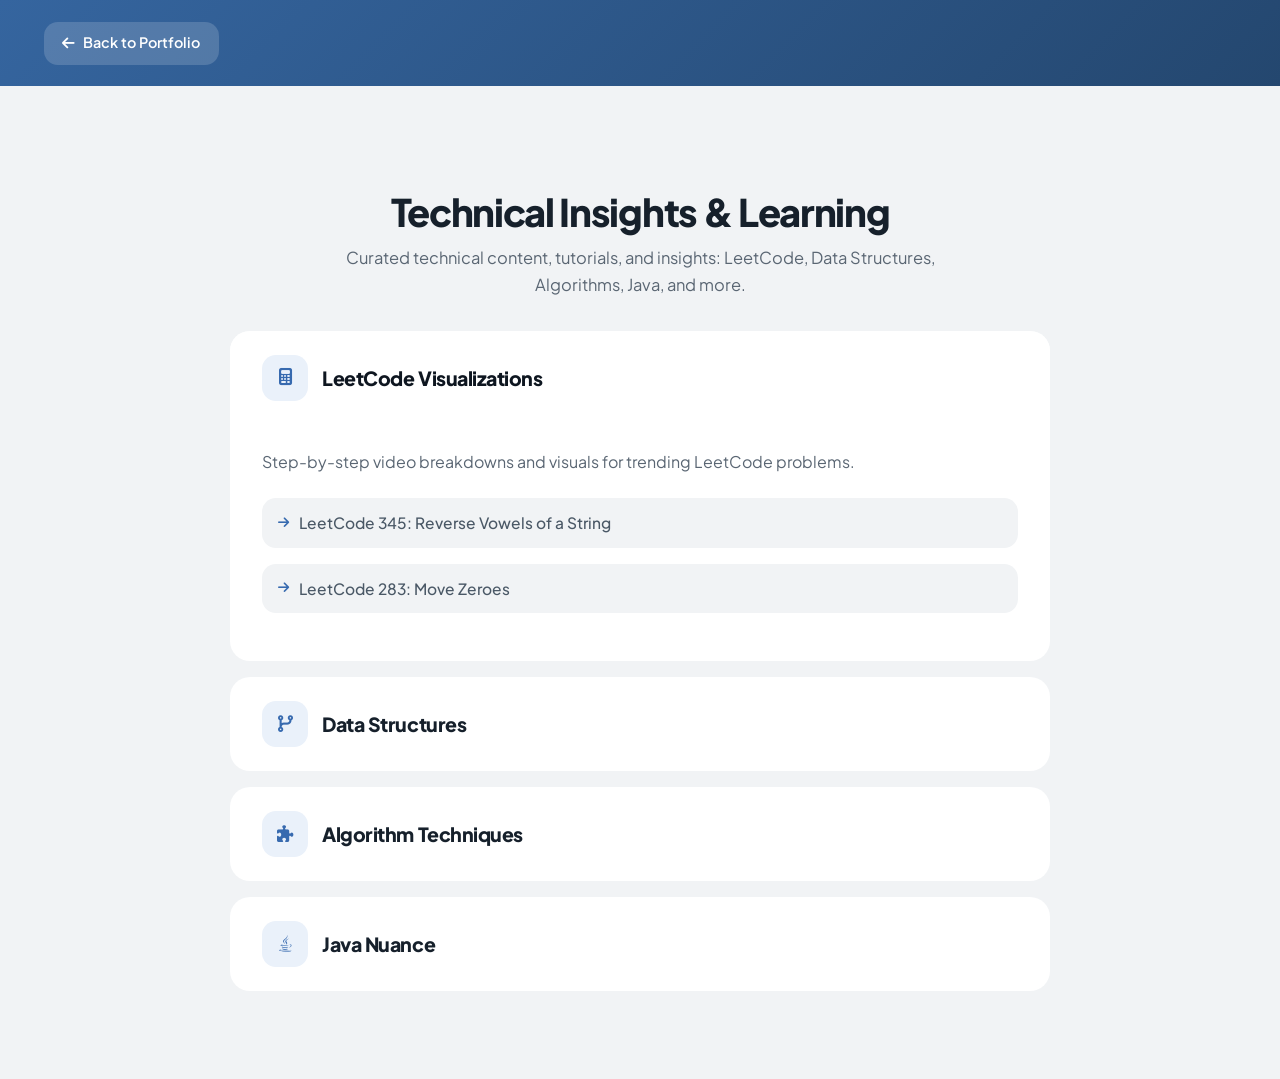
==== commit fd924cfd: "chore: save current portfolio updates" ====
--- a/src/insights.html
+++ b/src/insights.html
@@ -9,7 +9,7 @@
     <link rel="stylesheet" href="index.css">
     <link href="https://cdnjs.cloudflare.com/ajax/libs/font-awesome/6.4.0/css/all.min.css" rel="stylesheet">
     <link
-        href="https://fonts.googleapis.com/css2?family=Bricolage+Grotesque:opsz,wght@12..96,400;12..96,500;12..96,600;12..96,700;12..96,800&family=Plus+Jakarta+Sans:wght@300;400;500;600;700&family=JetBrains+Mono:wght@400;500;600;700&display=swap"
+        href="https://fonts.googleapis.com/css2?family=Plus+Jakarta+Sans:wght@400;500;600;700;800&family=JetBrains+Mono:wght@400;500;600&display=swap"
         rel="stylesheet">
     <style>
         body {
@@ -26,31 +26,28 @@
 
         /* Back button */
         .back-nav {
-            max-width: 860px;
-            margin: 2rem auto 0;
-            padding: 0 1.5rem;
+            background: linear-gradient(135deg, #35659F 0%, #24476F 100%);
+            padding: 1.35rem 2.75rem;
         }
 
         .back-btn {
             display: inline-flex;
             align-items: center;
             gap: 0.5rem;
-            background: var(--navy);
+            background: rgba(255, 255, 255, 0.16);
             color: white !important;
             border: none;
-            padding: 0.6rem 1.25rem;
-            border-radius: 99px;
-            font-size: 0.85rem;
+            padding: 0.6rem 1.15rem;
+            border-radius: var(--border-radius-lg);
+            font-size: 0.9rem;
             font-weight: 600;
             text-decoration: none;
-            transition: background 0.2s ease, transform 0.2s ease;
+            transition: background 0.2s ease;
             font-family: var(--font-sans);
-            letter-spacing: 0.01em;
         }
 
         .back-btn:hover {
-            background: var(--navy-mid);
-            transform: translateY(-2px);
+            background: rgba(255, 255, 255, 0.26);
         }
 
         .back-btn:hover i {
@@ -62,33 +59,43 @@
         }
 
         .accordion-section {
-            max-width: 800px;
-            margin: 1.5rem auto;
+            max-width: 820px;
+            margin: 1rem auto;
             border-radius: var(--border-radius-xl);
-            border: 1px solid var(--gray-200);
+            border: none;
             background: #fff;
-            box-shadow: var(--shadow-md);
+            box-shadow: none;
+            overflow: hidden;
         }
 
         .accordion-header {
             cursor: pointer;
             padding: 1.5rem 2rem;
-            font-size: 1.3rem;
+            font-size: 1.22rem;
             display: flex;
             align-items: center;
-            font-weight: 600;
-            border-bottom: 1px solid var(--gray-200);
+            font-weight: 800;
+            letter-spacing: -0.025em;
+            border-bottom: none;
             transition: background 0.2s;
         }
 
         .accordion-header i {
-            margin-right: 1rem;
-            font-size: 1.6rem;
-            color: var(--primary);
+            margin-right: 0.9rem;
+            font-size: 1.05rem;
+            color: var(--blue-text);
+            background: var(--blue-tint);
+            width: 46px;
+            height: 46px;
+            border-radius: var(--border-radius-lg);
+            display: inline-flex;
+            align-items: center;
+            justify-content: center;
+            flex-shrink: 0;
         }
 
         .accordion-header.active {
-            background: var(--gray-50);
+            background: #fff;
             color: var(--gray-900);
         }
 
@@ -109,21 +116,27 @@
         }
 
         .accordion-content a {
-            color: var(--primary) !important;
+            color: var(--text-mid) !important;
             text-decoration: none;
-            font-size: 1.05rem;
-            transition: color 0.2s;
+            font-size: 0.97rem;
+            font-weight: 500;
+            transition: background 0.2s;
             display: flex;
             align-items: center;
-            gap: 0.5rem;
+            gap: 0.6rem;
             padding: 0.75rem 1rem;
-            border-radius: var(--border-radius);
-            background: var(--gray-50);
+            border-radius: var(--border-radius-lg);
+            background: var(--gray-100);
+        }
+
+        .accordion-content a i {
+            color: var(--blue-text);
+            font-size: 0.8rem;
         }
 
         .accordion-content a:hover {
-            background: var(--primary-50);
-            color: var(--primary-dark) !important;
+            background: var(--blue-tint);
+            color: var(--gray-800) !important;
         }
 
         .content-desc {
@@ -155,7 +168,7 @@
 
     <div class="container section" style="margin-top:2rem;">
         <h1 class="section-title" style="text-align:center;">Technical Insights & Learning</h1>
-        <p class="section-subtitle" style="text-align:center; margin-bottom:2rem;">
+        <p class="section-subtitle" style="text-align:center; margin: 0 auto 2rem;">
             Curated technical content, tutorials, and insights: LeetCode, Data Structures, Algorithms, Java, and more.
         </p>
         <div id="accordionContainer"></div>
--- a/src/index.css
+++ b/src/index.css
@@ -1,84 +1,113 @@
 /* ═══════════════════════════════════════════════════════
    NATARAAJ SHANMUGAM — PORTFOLIO DESIGN SYSTEM
+   "Approachable" — soft grey canvas, borderless white cards,
+   steel-blue accent, generous radii.
    ═══════════════════════════════════════════════════════ */
 
 /* ── TOKENS ───────────────────────────────────────────── */
 :root {
-  /* Backgrounds */
-  --bg:          #F7F5F0;
-  --bg-alt:      #EEEAE2;
-  --surface:     #FFFFFF;
-  --border:      #E4DDD5;
-  --border-soft: #EDE8E2;
-
-  /* Navy scale */
-  --navy:        #1B2B4B;
-  --navy-mid:    #2A4278;
-  --navy-light:  #3D5FA0;
-  --navy-50:     #EEF2FA;
-  --navy-100:    #D5DEFA;
-
-  /* Accent — Warm Amber (AI/hot badges only) */
-  --amber:       #B8731F;
-  --amber-light: #D4923E;
-  --amber-bg:    #FDF3E4;
+  /* Canvas & surfaces */
+  --bg:          #F1F3F5;   /* page canvas — cards sit on this */
+  --bg-alt:      #FFFFFF;   /* alternating band                */
+  --surface:     #FFFFFF;   /* card                            */
+  --chip:        #EEF1F4;   /* neutral chip fill               */
+  --border:      #E3E7EB;   /* used sparingly — bands only     */
+  --border-soft: #EDF0F3;
+
+  /* Brand blue */
+  --blue:        #3B6FB6;   /* fills: buttons, icons, accents  */
+  --blue-text:   #376AAF;   /* blue TEXT on light backgrounds  */
+  --blue-deep:   #2F5B96;   /* filled stat card                */
+  --blue-tint:   #EAF1FA;   /* tinted chip / icon square       */
+  --blue-pale:   #C9DCF2;   /* text on blue surfaces           */
+  --blue-paler:  #D6E6F8;
+
+  /* Success green — reserved for outcomes & availability */
+  --green:       #157A55;
+  --green-tint:  #EAF6F0;
+  --green-dot:   #1BA476;
 
   /* Text */
-  --text:        #18202F;
-  --text-mid:    #3D4A60;
-  --text-muted:  #6B7690;
-  --text-faint:  #9BA5BB;
-
-  /* Shadows */
-  --sh-sm:  0 1px 3px rgba(27,43,75,.05), 0 1px 2px rgba(27,43,75,.04);
-  --sh-md:  0 4px 16px rgba(27,43,75,.08), 0 2px 6px rgba(27,43,75,.04);
-  --sh-lg:  0 12px 32px rgba(27,43,75,.1), 0 4px 10px rgba(27,43,75,.05);
-  --sh-xl:  0 20px 48px rgba(27,43,75,.12), 0 8px 16px rgba(27,43,75,.06);
-
-  /* Radii */
-  --r:      8px;
+  --text:        #16202B;
+  --text-body:   #4A5866;
+  --text-sec:    #5A6673;
+  --text-mut:    #626C79;  /* AA on white and on --chip  */
+  --text-faint:  #646E7B;  /* AA on white and on the grey canvas */
+
+  /* Shadows — almost none; the grey canvas does the work */
+  --sh-sm:  0 1px 2px rgba(22,32,43,.04);
+  --sh-md:  0 4px 14px rgba(22,32,43,.06);
+  --sh-lg:  0 12px 30px rgba(22,32,43,.09);
+  --sh-xl:  0 24px 60px rgba(22,32,43,.13);
+  --sh-blue: 0 6px 18px rgba(59,111,182,.26);
+
+  /* Radii — generous and friendly */
+  --r:      10px;
   --r-lg:   14px;
   --r-xl:   20px;
+  --r-2xl:  24px;
+  --r-3xl:  28px;
   --r-pill: 99px;
 
   /* Typography */
-  --font-display: 'Bricolage Grotesque', sans-serif;
-  --font-body:    'Plus Jakarta Sans', sans-serif;
-  --font-mono:    'JetBrains Mono', monospace;
-
-  /* Legacy aliases — keep sub-pages (projects.html, insights.html) working */
-  --primary:        #1B2B4B;
-  --primary-dark:   #0F1926;
-  --primary-light:  #3D5FA0;
-  --accent:         #B8731F;
-  --accent-dark:    #8C5515;
-  --gray-50:        #F7F5F0;
-  --gray-100:       #EEEAE2;
-  --gray-200:       #E4DDD5;
-  --gray-300:       #D1C9BF;
-  --gray-400:       #B0A89E;
-  --gray-500:       #8C8479;
-  --gray-600:       #6B7690;
-  --gray-700:       #3D4A60;
-  --gray-800:       #18202F;
-  --gray-900:       #0F1926;
-  --danger:         #dc2626;
-  --success:        #166534;
-  --text-primary:   #18202F;
-  --text-secondary: #6B7690;
-  --shadow-sm:      0 1px 3px rgba(27,43,75,.05), 0 1px 2px rgba(27,43,75,.04);
-  --shadow-md:      0 4px 16px rgba(27,43,75,.08), 0 2px 6px rgba(27,43,75,.04);
-  --shadow-lg:      0 12px 32px rgba(27,43,75,.1), 0 4px 10px rgba(27,43,75,.05);
-  --border-radius:    8px;
-  --border-radius-lg: 14px;
-  --border-radius-xl: 20px;
-  --font-sans:        'Plus Jakarta Sans', sans-serif;
-  --gradient-tech:    linear-gradient(135deg, #1B2B4B 0%, #2A4278 100%);
+  --font-display: 'Plus Jakarta Sans', system-ui, sans-serif;
+  --font-body:    'Plus Jakarta Sans', system-ui, sans-serif;
+  --font-mono:    'JetBrains Mono', ui-monospace, monospace;
+
+  /* Legacy aliases — keep sub-pages working */
+  --navy:           #16202B;
+  --navy-mid:       #3B6FB6;
+  --navy-light:     #5A6673;
+  --navy-50:        #EAF1FA;
+  --navy-100:       #D6E6F8;
+  --amber:          #157A55;
+  --amber-light:    #1BA476;
+  --amber-bg:       #EAF6F0;
+  --signal:         #1BA476;
+  --signal-deep:    #157A55;
+  --signal-bg:      #EAF6F0;
+  --blue-dark:      #2F5B96;
+  --blue-light:     #7FA9DC;
+  --blue-bg:        #EAF1FA;
+  --text-mid:       #4A5866;
+  --text-muted:     #5A6673;
+  --primary:        #16202B;
+  --primary-dark:   #0E1620;
+  --primary-light:  #5A6673;
+  --accent:         #3B6FB6;
+  --accent-dark:    #2F5B96;
+  --gray-50:        #F1F3F5;
+  --gray-100:       #F1F3F5;
+  --gray-200:       #E3E7EB;
+  --gray-300:       #D3D9DF;
+  --gray-400:       #646E7B;
+  --gray-500:       #626C79;
+  --gray-600:       #5A6673;
+  --gray-700:       #4A5866;
+  --gray-800:       #16202B;
+  --gray-900:       #0E1620;
+  --danger:         #C2352E;
+  --success:        #157A55;
+  --text-primary:   #16202B;
+  --text-secondary: #5A6673;
+  --shadow-sm:      0 1px 2px rgba(22,32,43,.04);
+  --shadow-md:      0 4px 14px rgba(22,32,43,.06);
+  --shadow-lg:      0 12px 30px rgba(22,32,43,.09);
+  --border-radius:     10px;
+  --border-radius-lg:  14px;
+  --border-radius-xl:  20px;
+  --border-radius-2xl: 24px;
+  --primary-50:        #EAF1FA;
+  --shadow-xl:         0 24px 60px rgba(22,32,43,.13);
+  --shadow-2xl:        0 32px 72px rgba(22,32,43,.16);
+  --shadow-blue:       0 6px 18px rgba(59,111,182,.26);
+  --font-sans:        'Plus Jakarta Sans', system-ui, sans-serif;
+  --gradient-tech:    linear-gradient(135deg, #35659F 0%, #24476F 100%);
 }
 
 /* ── RESET ────────────────────────────────────────────── */
 *, *::before, *::after { margin: 0; padding: 0; box-sizing: border-box; }
-html { scroll-behavior: smooth; scroll-padding-top: 72px; }
+html { scroll-behavior: smooth; scroll-padding-top: 80px; }
 body {
   font-family: var(--font-body);
   background: var(--bg);
@@ -87,510 +116,590 @@
   -moz-osx-font-smoothing: grayscale;
   overflow-x: hidden;
   font-size: 16px;
-  line-height: 1.7;
-}
-h1, h2, h3, h4, h5, h6 { font-family: var(--font-display); font-optical-sizing: auto; }
+  line-height: 1.65;
+}
+h1, h2, h3, h4, h5, h6 {
+  font-family: var(--font-display);
+  font-weight: 800;
+  letter-spacing: -.035em;
+  line-height: 1.15;
+}
 a { color: inherit; text-decoration: none; }
 img { display: block; max-width: 100%; }
-::-webkit-scrollbar { width: 4px; }
-::-webkit-scrollbar-thumb { background: var(--border); border-radius: 2px; }
-
-/* ── SKIP LINK ────────────────────────────────────────── */
+::-webkit-scrollbar { width: 6px; }
+::-webkit-scrollbar-track { background: var(--bg); }
+::-webkit-scrollbar-thumb { background: #CFD6DD; border-radius: 3px; }
+
+/* ── SKIP LINK & FOCUS ────────────────────────────────── */
 .skip-link {
-  position: absolute; top: -40px; left: 0;
-  background: var(--navy); color: #fff;
+  position: absolute; top: -100px; left: 0;
+  background: var(--blue); color: #fff;
   padding: .75rem 1.5rem; border-radius: 0 0 var(--r) 0;
-  z-index: 10000; font-weight: 600; font-family: var(--font-body);
+  z-index: 10000; font-weight: 700;
 }
 .skip-link:focus { top: 0; }
-*:focus-visible { outline: 2px solid var(--navy); outline-offset: 3px; }
+*:focus-visible { outline: 2px solid var(--blue); outline-offset: 3px; border-radius: 4px; }
 
 /* ── LAYOUT ───────────────────────────────────────────── */
-.container { max-width: 1280px; margin: 0 auto; padding: 0 2.5rem; }
-.section { padding: 6rem 0; }
-.section--alt { background: var(--bg-alt); }
+.container { max-width: 1240px; margin: 0 auto; padding: 0 2.75rem; }
+.section { padding: 4.5rem 0; }
+/* Cards are white, so every section stays on the grey canvas —
+   the only white band on the page is the metrics strip. */
+.section--alt { background: transparent; }
 .text-center { text-align: center; }
 .mb-2rem { margin-bottom: 2rem; }
 
 /* ── NAV ──────────────────────────────────────────────── */
 .nav, .navbar {
   position: fixed; top: 0; left: 0; right: 0; z-index: 200;
-  background: rgba(247,245,240,0.92);
-  backdrop-filter: blur(18px); -webkit-backdrop-filter: blur(18px);
-  border-bottom: 1px solid var(--border-soft);
+  background: rgba(255,255,255,.92);
+  backdrop-filter: blur(16px); -webkit-backdrop-filter: blur(16px);
+  border-bottom: 1px solid var(--border);
   transition: box-shadow .3s;
 }
-.nav.scrolled, .navbar.scrolled { box-shadow: 0 2px 20px rgba(27,43,75,.07); }
+.nav.scrolled, .navbar.scrolled { box-shadow: 0 2px 14px rgba(22,32,43,.06); }
 .nav-inner, .nav-content {
   display: flex; align-items: center; justify-content: space-between;
-  padding: .85rem 2.5rem; max-width: 1280px; margin: 0 auto;
+  padding: 1.05rem 2.75rem; max-width: 1240px; margin: 0 auto; gap: 1.5rem;
 }
 .nav-brand, .nav-logo {
   font-family: var(--font-display); font-weight: 800;
-  font-size: 1rem; color: var(--navy); letter-spacing: -.02em;
+  font-size: .97rem; color: var(--text); letter-spacing: -.02em;
+  white-space: nowrap;
 }
 .nav-logo img { display: none; }
-.nav-links, .nav-menu { display: flex; gap: 2rem; list-style: none; align-items: center; }
+.nav-links, .nav-menu { display: flex; gap: 1.6rem; list-style: none; align-items: center; }
 .nav-link {
-  font-size: .78rem; font-weight: 600; letter-spacing: .06em;
-  text-transform: uppercase; color: var(--text-muted); transition: color .2s;
-}
-.nav-link:hover, .nav-link.active { color: var(--navy); }
+  font-size: .9rem; font-weight: 500; color: var(--text-sec);
+  transition: color .2s; white-space: nowrap;
+}
+.nav-link:hover { color: var(--blue-text); }
+.nav-link.active { color: var(--text); font-weight: 600; }
 .nav-cta, .resume-link {
-  background: var(--navy) !important; color: #fff !important;
-  padding: .45rem 1.2rem !important; border-radius: var(--r-pill);
-  font-weight: 700 !important; transition: background .2s, transform .2s !important;
-  letter-spacing: .03em !important;
-}
-.nav-cta:hover, .resume-link:hover { background: var(--navy-mid) !important; transform: translateY(-1px) !important; }
+  display: inline-flex !important; align-items: center; gap: .5rem;
+  background: var(--blue) !important; color: #fff !important;
+  padding: .62rem 1.15rem !important; border-radius: var(--r);
+  font-weight: 700 !important; font-size: .875rem !important;
+  transition: background .2s, transform .2s !important;
+  box-shadow: var(--sh-blue);
+}
+.nav-cta:hover, .resume-link:hover { background: var(--blue-deep) !important; transform: translateY(-1px); }
 .nav-toggle {
   display: none; background: none; border: none; cursor: pointer;
   padding: .5rem; flex-direction: column; gap: 5px;
 }
-.nav-toggle span {
-  display: block; width: 22px; height: 2px;
-  background: var(--navy); border-radius: 2px; transition: all .3s;
-}
+.nav-toggle span { display: block; width: 22px; height: 2px; background: var(--text); border-radius: 2px; transition: all .3s; }
 .nav-toggle.active span:nth-child(1) { transform: rotate(45deg) translate(5px, 5px); }
 .nav-toggle.active span:nth-child(2) { opacity: 0; }
 .nav-toggle.active span:nth-child(3) { transform: rotate(-45deg) translate(5px, -5px); }
 
 /* ── HERO ─────────────────────────────────────────────── */
-.hero {
-  padding: 8.5rem 0 0;
-  background: var(--bg);
-  position: relative; overflow: hidden;
-}
-.hero-shape {
-  position: absolute; top: 0; right: 0;
-  width: 520px; height: 520px;
-  background: radial-gradient(ellipse at top right, rgba(184,115,31,.06) 0%, transparent 70%);
-  pointer-events: none;
-}
+.hero { padding: 7.5rem 0 0; background: var(--bg); }
+.hero-shape { display: none; }
+/* Full-width white card — no portrait */
 .hero-grid {
-  display: grid; grid-template-columns: 1fr 380px;
-  gap: 5rem; align-items: end; padding-bottom: 4rem;
+  background: var(--surface);
+  border-radius: var(--r-3xl);
+  padding: 3.5rem 3.5rem 3.25rem;
 }
 .hero-available {
-  display: inline-flex; align-items: center; gap: .6rem;
-  background: var(--amber-bg); border: 1px solid rgba(184,115,31,.25);
-  border-radius: var(--r-pill); padding: .35rem 1rem .35rem .6rem;
-  margin-bottom: 1.75rem;
+  display: inline-flex; align-items: center; gap: .55rem;
+  background: var(--green-tint); border-radius: var(--r-pill);
+  padding: .44rem .95rem; margin-bottom: 1.5rem;
 }
 .hero-available-dot {
   width: 7px; height: 7px; border-radius: 50%;
-  background: var(--amber); box-shadow: 0 0 0 3px rgba(184,115,31,.2);
-  animation: pulse 2s ease-in-out infinite;
-}
-@keyframes pulse {
-  0%, 100% { box-shadow: 0 0 0 3px rgba(184,115,31,.2); }
-  50%       { box-shadow: 0 0 0 6px rgba(184,115,31,.08); }
-}
+  background: var(--green-dot); flex-shrink: 0;
+  animation: pulse 2.4s ease-in-out infinite;
+}
+@keyframes pulse { 0%,100% { opacity: 1; transform: scale(1); } 50% { opacity: .4; transform: scale(.82); } }
 .hero-available-text {
-  font-size: .72rem; font-weight: 700; color: var(--amber);
-  letter-spacing: .06em; text-transform: uppercase; font-family: var(--font-body);
+  font-size: .845rem; font-weight: 600; color: var(--green);
+  letter-spacing: 0; text-transform: none;
 }
 .hero-role {
-  font-size: .9rem; font-weight: 500; color: var(--text-muted);
-  letter-spacing: .08em; text-transform: uppercase; margin-bottom: 1.25rem;
-  font-family: var(--font-body);
+  font-size: .94rem; font-weight: 700; color: var(--blue-text);
+  letter-spacing: .01em; text-transform: none; margin-bottom: .65rem;
 }
 .hero-name {
-  font-size: clamp(3rem, 6.5vw, 5.75rem);
-  font-weight: 800; color: var(--navy);
-  letter-spacing: -.04em; line-height: .98; margin-bottom: 1.5rem;
-}
-.hero-name em { font-style: normal; color: var(--navy-light); }
+  font-size: clamp(2.5rem, 5.2vw, 3.5rem);
+  font-weight: 800; color: var(--text);
+  letter-spacing: -.04em; line-height: 1.05; margin-bottom: 1.25rem;
+}
+.hero-name br { display: none; }
+.hero-name em { font-style: normal; color: var(--text); }
+.hero-name em::before { content: ' '; }
 .hero-desc {
-  font-size: 1.08rem; line-height: 1.8;
-  color: var(--text-mid); max-width: 540px; margin-bottom: 2.25rem;
-}
-.hero-desc strong { color: var(--navy); font-weight: 600; }
+  font-size: 1.09rem; line-height: 1.7; color: var(--text-body);
+  max-width: 660px; margin-bottom: 1.9rem; text-wrap: pretty;
+}
+.hero-desc strong { color: var(--text); font-weight: 700; }
 
 /* ── BUTTONS ──────────────────────────────────────────── */
-.hero-cta { display: flex; gap: .875rem; flex-wrap: wrap; margin-bottom: 2.5rem; }
+.hero-cta { display: flex; gap: .75rem; flex-wrap: wrap; }
 .btn {
   display: inline-flex; align-items: center; gap: .55rem;
-  padding: .8rem 1.875rem; border-radius: var(--r-pill);
-  font-weight: 700; font-size: .88rem; letter-spacing: .01em;
-  font-family: var(--font-body); border: none; cursor: pointer;
-  transition: all .25s; position: relative; overflow: hidden;
-}
-.btn-primary { background: var(--navy); color: #fff; box-shadow: 0 4px 14px rgba(27,43,75,.2); }
-.btn-primary:hover { background: var(--navy-mid); transform: translateY(-2px); box-shadow: 0 6px 20px rgba(27,43,75,.25); }
-.btn-secondary { background: var(--navy-mid); color: #fff; box-shadow: 0 4px 14px rgba(27,43,75,.2); }
-.btn-secondary:hover { background: var(--navy-light); transform: translateY(-2px); box-shadow: 0 6px 20px rgba(27,43,75,.25); }
-.btn-ghost { background: transparent; color: var(--navy); border: 1.5px solid var(--border); }
-.btn-ghost:hover { border-color: var(--navy); transform: translateY(-2px); }
-
-/* Ripple effect */
+  padding: .875rem 1.5rem; border-radius: var(--r-lg);
+  font-family: var(--font-body); font-weight: 700; font-size: .94rem;
+  border: none; cursor: pointer;
+  transition: background .2s, transform .2s, box-shadow .2s, color .2s;
+  position: relative; overflow: hidden;
+}
+.btn-primary { background: var(--blue); color: #fff; box-shadow: var(--sh-blue); }
+.btn-primary:hover { background: var(--blue-deep); transform: translateY(-2px); }
+.btn-secondary { background: var(--bg); color: var(--text); }
+.btn-secondary:hover { background: var(--chip); transform: translateY(-2px); }
+.btn-ghost { background: var(--bg); color: var(--text); }
+.btn-ghost:hover { background: var(--chip); transform: translateY(-2px); }
+/* inside a white card, the quiet buttons need the grey fill */
+.hero-grid .btn-secondary,
+.hero-grid .btn-ghost { background: var(--bg); }
 .ripple {
   position: absolute; border-radius: 50%; pointer-events: none;
-  background: rgba(255,255,255,.25); transform: scale(0);
+  background: rgba(255,255,255,.3); transform: scale(0);
   animation: ripple-effect .6s linear;
 }
+.btn-secondary .ripple, .btn-ghost .ripple { background: rgba(22,32,43,.1); }
 @keyframes ripple-effect { to { transform: scale(4); opacity: 0; } }
 
 /* ── HERO BADGES ──────────────────────────────────────── */
-.hero-badges { display: flex; flex-wrap: wrap; gap: .5rem; }
+.hero-badges { display: flex; flex-wrap: wrap; gap: .6rem; margin-top: 1.5rem; }
 .badge, .pillar {
-  font-size: .68rem; font-weight: 700; letter-spacing: .06em; text-transform: uppercase;
-  padding: .32rem .8rem; border-radius: var(--r);
-  background: var(--navy-50); color: var(--navy-mid); border: 1px solid var(--navy-100);
-  font-family: var(--font-body); transition: all .2s;
-}
-.badge:hover, .pillar:hover { background: var(--navy); color: #fff; border-color: var(--navy); }
-.badge.hot, .pillar.highlight { background: var(--amber-bg); color: var(--amber); border-color: rgba(184,115,31,.25); }
-.badge.hot:hover, .pillar.highlight:hover { background: var(--amber); color: #fff; }
-
-/* ── HERO IMPACT PANEL ────────────────────────────────── */
-.hero-impact {
-  background: var(--navy); border-radius: var(--r-xl);
-  padding: 2.25rem 2rem; box-shadow: var(--sh-xl);
-  position: relative; overflow: hidden;
-}
-.hero-impact::before {
-  content: ''; position: absolute; bottom: -40px; right: -40px;
-  width: 180px; height: 180px; border-radius: 50%;
-  background: rgba(255,255,255,.03); pointer-events: none;
-}
-.impact-label {
-  font-size: .65rem; font-weight: 700; letter-spacing: .14em; text-transform: uppercase;
-  color: rgba(255,255,255,.35); font-family: var(--font-body); margin-bottom: 1.5rem;
-}
-.impact-items { display: flex; flex-direction: column; }
+  font-family: var(--font-body);
+  font-size: .845rem; font-weight: 600; letter-spacing: 0; text-transform: none;
+  padding: .56rem 1rem; border-radius: var(--r-pill);
+  background: var(--surface); color: var(--text-sec); border: none;
+  transition: background .2s, color .2s, transform .2s;
+}
+.badge:hover, .pillar:hover { background: var(--blue); color: #fff; transform: translateY(-2px); }
+.badge.hot, .pillar.highlight { background: var(--blue-tint); color: var(--blue-text); font-weight: 700; }
+.badge.hot:hover, .pillar.highlight:hover { background: var(--blue); color: #fff; }
+
+/* ── HERO STAT CARDS (impact) ─────────────────────────── */
+.hero-impact { background: none; padding: 0; box-shadow: none; margin-top: 1.5rem; }
+.impact-label { display: none; }
+.impact-items {
+  display: grid; grid-template-columns: repeat(5, 1fr); gap: .9rem;
+}
 .impact-item {
-  padding: 1.1rem 0; border-bottom: 1px solid rgba(255,255,255,.07);
-  display: flex; align-items: center; gap: 1rem;
-}
-.impact-item:last-child { border-bottom: none; }
+  background: var(--surface); border-radius: var(--r-xl);
+  padding: 1.5rem 1.4rem; display: block; border: none;
+  transition: transform .25s, box-shadow .25s;
+}
+.impact-item:hover { transform: translateY(-3px); box-shadow: var(--sh-md); }
+.impact-item:last-child { background: var(--blue-deep); }
 .impact-num {
-  font-family: var(--font-mono); font-size: 1.75rem; font-weight: 700;
-  color: #fff; letter-spacing: -.03em; min-width: 72px; line-height: 1;
-}
-.impact-num span { font-size: 1.1rem; }
-.impact-text { font-size: .78rem; line-height: 1.4; color: rgba(255,255,255,.5); font-family: var(--font-body); }
-.impact-text strong { color: rgba(255,255,255,.82); font-weight: 600; display: block; font-size: .82rem; }
-.hero-divider { height: 1px; background: var(--border-soft); }
+  font-family: var(--font-display); font-size: 2.15rem; font-weight: 800;
+  color: var(--text); letter-spacing: -.035em; line-height: 1;
+  min-width: 0; margin-bottom: .55rem;
+  font-variant-numeric: tabular-nums;
+}
+.impact-num span { font-size: inherit; }
+.impact-item:last-child .impact-num { color: #fff; }
+.impact-text { font-size: .81rem; line-height: 1.5; color: var(--text-faint); }
+.impact-text strong { display: block; color: var(--text); font-weight: 700; font-size: .875rem; margin-bottom: .18rem; }
+.impact-item:last-child .impact-text { color: var(--blue-pale); }
+.impact-item:last-child .impact-text strong { color: #fff; }
+.hero-divider { display: none; }
 
 /* ── METRICS STRIP ────────────────────────────────────── */
-.why-strip { background: var(--navy); padding: 4rem 0; }
-.why-inner { display: grid; grid-template-columns: repeat(4,1fr); gap: 2rem; text-align: center; }
+.why-strip {
+  background: var(--surface); padding: 1.6rem 0; margin-top: 3.5rem;
+  border-top: 1px solid var(--border); border-bottom: 1px solid var(--border);
+}
+.why-inner { display: grid; grid-template-columns: repeat(4,1fr); gap: 1.5rem; text-align: left; }
+.why-item { display: flex; align-items: baseline; gap: .75rem; }
 .why-num {
-  font-family: var(--font-mono); font-size: 2.5rem; font-weight: 700;
-  color: #fff; letter-spacing: -.03em; line-height: 1;
-  display: block; margin-bottom: .4rem;
-}
-.why-label {
-  font-size: .78rem; color: rgba(255,255,255,.45);
-  font-family: var(--font-body); font-weight: 500; letter-spacing: .04em;
-}
+  font-family: var(--font-display); font-size: 1.75rem; font-weight: 800;
+  color: var(--blue-text); letter-spacing: -.03em; line-height: 1.1;
+  flex-shrink: 0; font-variant-numeric: tabular-nums;
+}
+.why-label { font-size: .875rem; color: var(--text-sec); line-height: 1.4; }
 
 /* ── SECTION HEADINGS ─────────────────────────────────── */
 .eyebrow {
-  font-size: .7rem; font-weight: 700; letter-spacing: .14em;
-  text-transform: uppercase; color: var(--amber); margin-bottom: .75rem;
+  font-size: .845rem; font-weight: 700; letter-spacing: .08em;
+  text-transform: uppercase; color: var(--blue-text); margin-bottom: .75rem;
   font-family: var(--font-body);
 }
 .sec-title, .section-title {
-  font-size: clamp(1.8rem, 3vw, 2.5rem); font-weight: 700;
-  color: var(--navy); letter-spacing: -.03em; line-height: 1.15; margin-bottom: .75rem;
-}
-.sec-sub, .section-subtitle { font-size: .98rem; color: var(--text-muted); max-width: 520px; line-height: 1.7; }
-.sec-head, .section-header { margin-bottom: 3.5rem; }
-.sec-head.center { text-align: center; }
-.sec-head.center .sec-sub { margin: 0 auto; }
-
-/* ── EXPERIENCE ───────────────────────────────────────── */
+  font-size: clamp(1.9rem, 3.3vw, 2.375rem); font-weight: 800;
+  color: var(--text); letter-spacing: -.035em; line-height: 1.15; margin-bottom: .65rem;
+}
+.sec-sub, .section-subtitle { font-size: 1.03rem; color: var(--text-sec); max-width: 620px; line-height: 1.65; }
+.sec-head, .section-header { margin-bottom: 2rem; max-width: 660px; }
+.sec-head.center, .section-header.center { text-align: center; margin-left: auto; margin-right: auto; }
+.sec-head.center .sec-sub, .section-header.center .section-subtitle { margin-left: auto; margin-right: auto; }
+
+/* ── EXPERIENCE — horizontal rows ─────────────────────── */
 .timeline-container { position: relative; }
-.exp-spine, .timeline-line { position: absolute; top: 2.75rem; left: 6%; right: 6%; height: 1px; background: var(--border); }
-.exp-grid, .timeline-grid { display: grid; grid-template-columns: repeat(4,1fr); gap: 1.25rem; position: relative; }
+.exp-spine, .timeline-line { display: none; }
+.exp-grid, .timeline-grid { display: flex; flex-direction: column; gap: 1rem; }
 .exp-card, .timeline-card {
-  background: var(--surface); border: 1px solid var(--border-soft);
-  border-radius: var(--r-xl); padding: 2.25rem 1.5rem 1.75rem;
-  position: relative; transition: all .3s ease; cursor: default;
-}
-.exp-card:hover, .timeline-card:hover { transform: translateY(-4px); box-shadow: var(--sh-lg); border-color: var(--navy-100); }
-.exp-card.current, .timeline-card.current { border-color: var(--navy-mid); border-top: 3px solid var(--navy-mid); }
-.exp-dot {
-  position: absolute; top: -1.35rem; left: 50%; transform: translateX(-50%);
-  width: 2.75rem; height: 2.75rem; border-radius: 50%;
-  background: var(--navy); color: #fff;
-  display: flex; align-items: center; justify-content: center;
-  font-family: var(--font-mono); font-size: .68rem; font-weight: 700;
-  box-shadow: 0 2px 10px rgba(27,43,75,.25); border: 3px solid var(--bg);
-}
-.exp-card.current .exp-dot { background: var(--navy-mid); }
+  background: var(--surface); border: none;
+  border-radius: var(--r-xl); padding: 2rem 2.25rem;
+  position: relative; transition: transform .25s, box-shadow .25s;
+  display: grid; grid-template-columns: 290px 1fr;
+  grid-template-rows: auto auto 1fr; gap: 0 2.75rem;
+  align-content: start; align-items: start;
+}
+.exp-card:hover, .timeline-card:hover { transform: translateY(-3px); box-shadow: var(--sh-md); }
+.exp-card.current, .timeline-card.current { box-shadow: inset 4px 0 0 var(--blue); }
+.exp-card.current:hover, .timeline-card.current:hover { box-shadow: inset 4px 0 0 var(--blue), var(--sh-md); }
+/* year circle is redundant next to the date pill */
+.exp-dot { display: none; }
+.exp-dur, .duration {
+  grid-column: 1; grid-row: 1; justify-self: start;
+  display: inline-block; background: var(--chip); color: var(--text-sec);
+  font-size: .81rem; font-weight: 700; padding: .32rem .78rem;
+  border-radius: var(--r); margin-bottom: .75rem;
+  font-family: var(--font-body); font-variant-numeric: tabular-nums;
+}
+.exp-card.current .exp-dur, .timeline-card.current .duration {
+  background: var(--blue-tint); color: var(--blue-text);
+}
+.exp-title, .job-title {
+  grid-column: 1; grid-row: 2;
+  font-size: 1.28rem; font-weight: 800; color: var(--text);
+  line-height: 1.25; letter-spacing: -.025em; margin: 0 0 .18rem;
+}
+.exp-co, .company {
+  grid-column: 1; grid-row: 3;
+  font-size: .94rem; font-weight: 500; color: var(--text-sec);
+  text-transform: none; letter-spacing: 0; margin: 0;
+  font-family: var(--font-body);
+}
+.exp-list, .timeline-achievements {
+  grid-column: 2; grid-row: 1 / span 3;
+  list-style: none; display: flex; flex-direction: column; gap: .65rem;
+  align-self: start;
+}
+.exp-list li, .timeline-achievements li {
+  font-size: .97rem; color: var(--text-body); line-height: 1.65;
+  padding: 0 0 0 1.15rem; border: none; position: relative;
+}
+.exp-list li::before, .timeline-achievements li::before {
+  content: ''; position: absolute; left: 0; top: .62em;
+  width: 5px; height: 5px; border-radius: 50%; background: var(--blue);
+}
 .exp-now, .timeline-year {
-  position: absolute; top: .85rem; right: .85rem;
-  background: var(--navy-mid); color: #fff;
-  font-size: .58rem; font-weight: 700; letter-spacing: .06em; text-transform: uppercase;
-  padding: .22rem .6rem; border-radius: var(--r); font-family: var(--font-body);
-}
-.exp-title, .job-title { font-size: .95rem; font-weight: 700; color: var(--text); line-height: 1.3; margin-bottom: .35rem; margin-top: .6rem; }
-.exp-co, .company { font-size: .7rem; font-weight: 700; color: var(--navy-mid); text-transform: uppercase; letter-spacing: .06em; margin-bottom: .3rem; font-family: var(--font-body); }
-.exp-dur, .duration { font-size: .72rem; color: var(--text-faint); margin-bottom: 1.1rem; font-family: var(--font-body); }
-.exp-list, .timeline-achievements { list-style: none; }
-.exp-list li, .timeline-achievements li {
-  font-size: .8rem; color: var(--text-mid); line-height: 1.6;
-  padding: .3rem 0 .3rem 1rem;
-  border-top: 1px solid var(--border-soft); position: relative;
-}
-.exp-list li:first-child, .timeline-achievements li:first-child { border-top: none; }
-.exp-list li::before, .timeline-achievements li::before {
-  content: ''; position: absolute; left: 0; top: 50%; margin-top: -.1rem;
-  transform: translateY(-50%); width: 4px; height: 4px;
-  border-radius: 50%; background: var(--navy-light);
-}
-/* Timeline reveal animation */
+  position: absolute; top: 1.5rem; right: 1.75rem;
+  background: var(--green-tint); color: var(--green);
+  font-size: .72rem; font-weight: 700; letter-spacing: .04em; text-transform: uppercase;
+  padding: .28rem .68rem; border-radius: var(--r-pill); font-family: var(--font-body);
+}
 .timeline-card-hidden { opacity: 0; transform: translateY(20px); }
 .timeline-card-transition { transition: opacity .4s ease, transform .4s ease; }
 .timeline-card-visible { opacity: 1; transform: none; }
 
 /* ── PROJECTS ─────────────────────────────────────────── */
-.proj-grid, .projects-grid { display: grid; grid-template-columns: repeat(3,1fr); gap: 1.5rem; }
+.proj-grid, .projects-grid { display: grid; grid-template-columns: repeat(2,1fr); gap: 1rem; }
 .proj-card, .project-card {
-  background: var(--surface); border: 1px solid var(--border-soft);
+  background: var(--surface); border: none;
   border-radius: var(--r-xl); overflow: hidden;
-  display: flex; flex-direction: column; transition: all .3s ease;
-}
-.proj-card:hover, .project-card:hover { transform: translateY(-4px); box-shadow: var(--sh-lg); }
+  display: flex; flex-direction: column;
+  transition: transform .25s, box-shadow .25s;
+}
+.proj-card:hover, .project-card:hover { transform: translateY(-3px); box-shadow: var(--sh-md); }
 .proj-top, .project-header {
-  background: var(--navy); padding: 1.375rem 1.5rem;
-  display: flex; align-items: flex-start; gap: 1rem;
+  background: transparent; padding: 2rem 2.125rem .25rem;
+  display: flex; align-items: center; gap: 1rem;
 }
 .proj-icon, .project-icon {
-  width: 2.5rem; height: 2.5rem; border-radius: var(--r);
-  background: rgba(255,255,255,.1);
+  width: 46px; height: 46px; border-radius: var(--r-lg);
+  background: var(--blue-tint); color: var(--blue-text);
   display: flex; align-items: center; justify-content: center;
-  color: rgba(255,255,255,.85); font-size: 1.05rem; flex-shrink: 0;
-}
-.proj-name, .project-title { font-size: .98rem; font-weight: 700; color: #fff; line-height: 1.3; }
-.proj-body, .project-content { padding: 1.375rem 1.5rem; flex: 1; display: flex; flex-direction: column; gap: .875rem; }
-.proj-desc, .project-description { font-size: .83rem; color: var(--text-mid); line-height: 1.7; }
+  font-size: 1.1rem; flex-shrink: 0;
+}
+.proj-name, .project-title {
+  font-size: 1.22rem; font-weight: 800; color: var(--text);
+  line-height: 1.25; letter-spacing: -.025em;
+}
+.proj-body, .project-content {
+  padding: 1rem 2.125rem 1.5rem; flex: 1;
+  display: flex; flex-direction: column; gap: .9rem;
+}
+.proj-desc, .project-description { font-size: .97rem; color: var(--text-sec); line-height: 1.65; }
 .chips-row, .metric-chips, .tech-chips,
-.project-tags, .project-metrics, .project-tech-stack { display: flex; flex-wrap: wrap; gap: .4rem; }
+.project-tags, .project-metrics, .project-tech-stack { display: flex; flex-wrap: wrap; gap: .45rem; }
 .chip {
-  font-size: .67rem; font-weight: 700; letter-spacing: .05em; text-transform: uppercase;
-  padding: .25rem .65rem; border-radius: var(--r); font-family: var(--font-body);
-}
-.tag-internal-tooling { background: var(--bg-alt);   color: var(--text-muted); border: 1px solid var(--border); }
-.tag-productivity      { background: #fef9c3;          color: #854d0e;            border: 1px solid #fde047; }
-.tag-open-source       { background: #f0fdf4;          color: #166534;            border: 1px solid #bbf7d0; }
-.tag-ai-assisted       { background: var(--amber-bg); color: var(--amber);       border: 1px solid rgba(184,115,31,.2); }
-.tag-enterprise-grade  { background: var(--navy-50);  color: var(--navy-mid);    border: 1px solid var(--navy-100); }
-.tag-design-patterns   { background: var(--bg-alt);   color: var(--text-muted);  border: 1px solid var(--border); }
-.tag-cicd-native       { background: var(--bg-alt);   color: var(--text-muted);  border: 1px solid var(--border); }
-.tag-real-time-dashboards { background: var(--amber-bg); color: var(--amber);   border: 1px solid rgba(184,115,31,.2); }
+  font-family: var(--font-body);
+  font-size: .81rem; font-weight: 700; letter-spacing: 0; text-transform: none;
+  padding: .36rem .8rem; border-radius: var(--r-pill); border: none;
+}
+.tag-internal-tooling    { background: var(--chip);      color: var(--text-sec); }
+.tag-productivity        { background: var(--chip);      color: var(--text-sec); }
+.tag-open-source         { background: var(--green-tint);color: var(--green); }
+.tag-ai-assisted         { background: var(--blue-tint); color: var(--blue-text); }
+.tag-enterprise-grade    { background: var(--blue-tint); color: var(--blue-text); }
+.tag-design-patterns     { background: var(--chip);      color: var(--text-sec); }
+.tag-cicd-native         { background: var(--chip);      color: var(--text-sec); }
+.tag-real-time-dashboards{ background: var(--blue-tint); color: var(--blue-text); }
+/* results — green, so numbers read as outcomes */
 .metric-chip, .metric {
-  font-family: var(--font-mono); font-size: .71rem; font-weight: 600;
-  color: var(--navy-mid); background: var(--navy-50);
-  padding: .22rem .65rem; border-radius: var(--r-pill);
+  font-family: var(--font-body); font-size: .81rem; font-weight: 700;
+  color: var(--green); background: var(--green-tint); border: none;
+  padding: .36rem .8rem; border-radius: var(--r-pill);
 }
 .tech, .tech-tag {
-  font-size: .7rem; color: var(--text-muted); background: var(--bg-alt);
-  padding: .2rem .55rem; border-radius: var(--r-pill);
-  border: 1px solid var(--border); font-family: var(--font-body);
+  font-family: var(--font-mono); font-size: .75rem; font-weight: 500;
+  color: var(--text-mut); background: var(--chip); border: none;
+  padding: .28rem .65rem; border-radius: var(--r);
 }
 .proj-foot, .project-card-footer {
-  border-top: 1px solid var(--border-soft); padding: .875rem 1.5rem;
+  border-top: 1px solid var(--border-soft); padding: 1.05rem 2.125rem;
   display: flex; align-items: center; gap: 1rem;
 }
 .proj-link, .project-card-readme, .project-card-demo {
-  font-size: .8rem; font-weight: 700; color: var(--navy-mid);
-  display: inline-flex; align-items: center; gap: .35rem; transition: color .2s;
-}
-.proj-link:hover, .project-card-readme:hover, .project-card-demo:hover { color: var(--navy); }
-.view-all, .view-more-container { text-align: center; margin-top: 2.5rem; }
+  font-size: .9rem; font-weight: 700; color: var(--blue-text);
+  display: inline-flex; align-items: center; gap: .45rem;
+  transition: color .2s, gap .2s;
+}
+.proj-link:hover, .project-card-readme:hover, .project-card-demo:hover { color: var(--blue-deep); gap: .6rem; }
+.view-all, .view-more-container { text-align: center; margin-top: 1.75rem; }
 .btn-outline, .view-more-btn {
-  display: inline-flex; align-items: center; gap: .6rem;
-  padding: .8rem 2.25rem; border: 1.5px solid var(--border);
-  border-radius: var(--r-pill); font-size: .88rem; font-weight: 700;
-  color: var(--navy); background: var(--surface);
-  font-family: var(--font-body); transition: all .25s;
-}
-.btn-outline:hover, .view-more-btn:hover { border-color: var(--navy); box-shadow: var(--sh-md); transform: translateY(-1px); }
+  display: inline-flex; align-items: center; gap: .55rem;
+  padding: .875rem 1.75rem; border: none; border-radius: var(--r-lg);
+  font-family: var(--font-body); font-size: .94rem; font-weight: 700;
+  color: var(--text); background: var(--surface);
+  transition: background .2s, transform .2s, box-shadow .2s;
+}
+.btn-outline:hover, .view-more-btn:hover { background: var(--blue); color: #fff; transform: translateY(-2px); box-shadow: var(--sh-blue); }
 
 /* ── SKILLS ───────────────────────────────────────────── */
-.skills-flex, .skills-uniform-grid { display: flex; flex-wrap: wrap; justify-content: center; gap: 1.25rem; }
+.skills-flex, .skills-uniform-grid {
+  display: grid; grid-template-columns: repeat(3, 1fr); gap: 1rem; align-items: start;
+}
 .skill-panel {
-  width: calc(33.333% - .875rem); min-width: 260px;
-  background: var(--surface); border: 1px solid var(--border-soft);
-  border-radius: var(--r-lg); overflow: hidden;
+  width: auto; min-width: 0;
+  background: var(--surface); border: none;
+  border-radius: var(--r-xl); overflow: hidden;
 }
 .sk-head, .skill-panel-header {
-  padding: .8rem 1.1rem; background: var(--navy);
-  font-size: .68rem; font-weight: 700; letter-spacing: .09em; text-transform: uppercase;
-  color: rgba(255,255,255,.7); font-family: var(--font-body);
-  display: flex; align-items: center; gap: .5rem;
-}
-.sk-head i, .skill-panel-header i { color: rgba(255,255,255,.5); }
+  padding: 1.2rem 1.5rem .9rem; background: transparent;
+  font-family: var(--font-display);
+  font-size: 1.02rem; font-weight: 800; letter-spacing: -.02em; text-transform: none;
+  color: var(--text);
+  display: flex; align-items: center; gap: .7rem;
+}
+.sk-head i, .skill-panel-header i {
+  color: var(--blue-text); background: var(--blue-tint);
+  width: 32px; height: 32px; border-radius: var(--r);
+  display: inline-flex; align-items: center; justify-content: center;
+  font-size: .85rem; flex-shrink: 0;
+}
 .sk-row, .skill-compact-row {
-  display: flex; align-items: center; gap: .65rem;
-  padding: .65rem 1.1rem; border-bottom: 1px solid var(--border-soft);
-  transition: background .15s; text-decoration: none; color: inherit;
-}
-.sk-row:last-child, .skill-compact-row:last-child { border-bottom: none; }
-.sk-row:hover, .skill-compact-row:hover { background: var(--navy-50); }
+  display: flex; align-items: center; gap: .75rem;
+  padding: .6rem 1.5rem; border: none;
+  transition: background .18s; text-decoration: none; color: inherit;
+}
+.sk-row:last-child, .skill-compact-row:last-child { padding-bottom: 1.35rem; }
+.sk-row:hover, .skill-compact-row:hover { background: var(--blue-tint); }
 .sk-ico, .skill-compact-icon {
-  width: 24px; height: 24px; border-radius: 5px;
-  background: var(--bg-alt); display: flex; align-items: center; justify-content: center;
-  color: var(--navy-mid); font-size: .72rem; flex-shrink: 0; transition: all .15s;
-}
-.sk-row:hover .sk-ico,
-.skill-compact-row:hover .skill-compact-icon { background: var(--navy); color: #fff; }
-.sk-name, .skill-compact-name { flex: 1; font-size: .82rem; font-weight: 500; color: var(--text-mid); }
+  width: 26px; height: 26px; border-radius: 7px;
+  background: var(--chip); display: flex; align-items: center; justify-content: center;
+  color: var(--text-sec); font-size: .75rem; flex-shrink: 0; transition: all .18s;
+}
+.sk-row:hover .sk-ico, .skill-compact-row:hover .skill-compact-icon { background: var(--blue); color: #fff; }
+.sk-name, .skill-compact-name { flex: 1; font-size: .92rem; font-weight: 500; color: var(--text-body); }
 .sk-dots, .skill-dots { display: flex; gap: 3px; }
-.dot, .skill-dot { width: 6px; height: 6px; border-radius: 50%; background: rgba(27,43,75,.1); }
-.dot.on, .skill-dot.filled { background: var(--navy-mid); }
+.dot, .skill-dot { width: 16px; height: 4px; border-radius: 2px; background: #DDE2E8; transition: background .18s; }
+.dot.on, .skill-dot.filled { background: var(--blue); }
 
 /* Loading skeleton */
 .loading-skeleton { width: 100%; }
-.skeleton-grid { display: grid; grid-template-columns: repeat(3,1fr); gap: 1.25rem; }
+.skeleton-grid { display: grid; grid-template-columns: repeat(3,1fr); gap: 1rem; }
 .skeleton-card {
-  background: linear-gradient(90deg, var(--bg-alt) 25%, var(--border) 50%, var(--bg-alt) 75%);
+  background: linear-gradient(90deg, #FFFFFF 25%, #F4F6F8 50%, #FFFFFF 75%);
   background-size: 200% 100%; animation: shimmer 1.5s ease-in-out infinite;
-  border-radius: var(--r-xl); height: 280px;
+  border-radius: var(--r-xl); height: 260px;
 }
 @keyframes shimmer { 0% { background-position: 200% 0; } 100% { background-position: -200% 0; } }
 
 /* ── TESTIMONIALS ─────────────────────────────────────── */
 .test-grid, .testimonials-grid {
-  display: grid; grid-template-columns: repeat(auto-fit, minmax(300px,1fr));
-  gap: 2rem; max-width: 1280px; margin: 0 auto;
+  display: grid; grid-template-columns: repeat(auto-fit, minmax(320px,1fr));
+  gap: 1rem;
 }
 .tcard, .testimonial-card {
-  background: var(--surface); border: 1px solid var(--border-soft);
-  border-radius: var(--r-xl); padding: 2rem;
-  display: flex; flex-direction: column; transition: all .3s;
+  background: var(--surface); border: none;
+  border-radius: var(--r-xl); padding: 2rem 2.125rem;
+  display: flex; flex-direction: column;
+  transition: transform .25s, box-shadow .25s;
   position: relative; overflow: hidden;
 }
 .tcard::after, .testimonial-card::after {
-  content: '\201C'; position: absolute; top: -.5rem; right: 1.5rem;
-  font-size: 7rem; line-height: 1; color: var(--navy-50);
+  content: '\201C'; position: absolute; top: -.75rem; right: 1.75rem;
+  font-size: 6.5rem; line-height: 1; color: var(--blue-tint);
   font-family: var(--font-display); font-weight: 800;
   pointer-events: none; user-select: none;
 }
-.tcard:hover, .testimonial-card:hover { transform: translateY(-4px); box-shadow: var(--sh-lg); }
+.tcard:hover, .testimonial-card:hover { transform: translateY(-3px); box-shadow: var(--sh-md); }
 .tcard-head, .testimonial-header {
-  display: flex; align-items: center; gap: .875rem;
+  display: flex; align-items: center; gap: .9rem;
   margin-bottom: 1.25rem; position: relative; z-index: 1;
 }
 .tcard-photo, .testimonial-photo {
-  width: 48px; height: 48px; border-radius: 50%; border: 2px solid var(--border);
-  object-fit: cover;
-}
-.tcard-name, .testimonial-name { font-size: .92rem; font-weight: 700; color: var(--text); }
+  width: 50px; height: 50px; border-radius: 50%; border: none;
+  object-fit: cover; flex-shrink: 0;
+}
+.tcard-name, .testimonial-name { font-size: 1rem; font-weight: 800; color: var(--text); letter-spacing: -.02em; }
 .tcard-role, .testimonial-role {
-  font-size: .69rem; font-weight: 700; color: var(--amber);
-  text-transform: uppercase; letter-spacing: .05em; font-family: var(--font-body);
-}
-.tcard-co, .testimonial-company { font-size: .72rem; color: var(--text-faint); }
+  font-size: .85rem; font-weight: 600; color: var(--blue-text);
+  text-transform: none; letter-spacing: 0; font-family: var(--font-body);
+}
+.tcard-co, .testimonial-company { font-size: .81rem; color: var(--text-faint); }
 .testimonial-info { display: flex; flex-direction: column; }
 .tcard-text, .testimonial-text {
-  font-size: .85rem; line-height: 1.75; color: var(--text-mid);
-  font-style: italic; flex: 1; margin-bottom: 1.25rem; position: relative; z-index: 1;
+  font-size: .97rem; line-height: 1.7; color: var(--text-body);
+  font-style: normal; flex: 1; margin-bottom: 1.25rem;
+  position: relative; z-index: 1;
 }
 .tcard-link, .testimonial-link {
-  font-size: .78rem; font-weight: 700; color: var(--navy-mid);
-  display: inline-flex; align-items: center; gap: .4rem; transition: color .2s;
-}
-.tcard-link:hover, .testimonial-link:hover { color: var(--navy); }
+  font-size: .875rem; font-weight: 700; color: var(--blue-text);
+  display: inline-flex; align-items: center; gap: .45rem;
+  transition: color .2s, gap .2s;
+}
+.tcard-link:hover, .testimonial-link:hover { color: var(--blue-deep); gap: .6rem; }
 
 /* ── INSIGHTS ─────────────────────────────────────────── */
-.insights-grid { display: flex; flex-wrap: wrap; justify-content: center; gap: 1.25rem; max-width: 1200px; margin: 0 auto; }
+.insights-grid { display: grid; grid-template-columns: repeat(auto-fit, minmax(320px,1fr)); gap: 1rem; }
 .insight-tile {
-  width: calc(33.333% - .875rem); min-width: 280px;
-  background: var(--surface); border: 1px solid var(--border-soft);
-  border-radius: var(--r-xl); padding: 1.75rem 1.5rem 1.5rem;
-  display: flex; flex-direction: column; transition: all .3s;
-}
-.insight-tile:hover { box-shadow: var(--sh-lg); transform: translateY(-4px); }
-.insight-top { min-height: 100px; margin-bottom: 1rem; }
-.insight-header { display: flex; gap: 1rem; align-items: center; margin-bottom: .875rem; }
-.insight-icon { font-size: 1.5rem; color: var(--navy-mid); }
-.insight-title { font-size: 1rem; font-weight: 700; color: var(--navy); letter-spacing: -.01em; }
-.insight-desc { color: var(--text-muted); font-size: .88rem; margin-top: .25rem; line-height: 1.65; }
+  width: auto; min-width: 0;
+  background: var(--surface); border: none;
+  border-radius: var(--r-xl); padding: 2rem 2.125rem;
+  display: flex; flex-direction: column;
+  transition: transform .25s, box-shadow .25s;
+}
+.insight-tile:hover { transform: translateY(-3px); box-shadow: var(--sh-md); }
+.insight-top { min-height: auto; margin-bottom: 1.15rem; }
+.insight-header { display: flex; gap: .9rem; align-items: center; margin-bottom: .7rem; }
+.insight-icon {
+  font-size: 1.05rem; color: var(--blue-text); background: var(--blue-tint);
+  width: 46px; height: 46px; border-radius: var(--r-lg);
+  display: inline-flex; align-items: center; justify-content: center; flex-shrink: 0;
+}
+.insight-title { font-size: 1.15rem; font-weight: 800; color: var(--text); letter-spacing: -.025em; }
+.insight-desc { color: var(--text-sec); font-size: .94rem; margin-top: .3rem; line-height: 1.6; }
 .insight-links-area { display: flex; flex-direction: column; flex: 1; }
-.insight-content-list { display: flex; flex-direction: column; gap: .5rem; margin-bottom: 1rem; }
+.insight-content-list { display: flex; flex-direction: column; gap: .5rem; margin-bottom: 1.15rem; }
 .insight-content-item {
   display: flex; align-items: center; gap: .75rem; padding: .75rem 1rem;
-  background: var(--bg); border-radius: var(--r); transition: all .25s;
-  text-decoration: none; color: inherit; border: 1px solid var(--border-soft);
-}
-.insight-content-item:hover { background: var(--surface); box-shadow: var(--sh-md); border-color: var(--navy-100); }
-.insight-arrow { color: var(--navy-mid); font-size: .8rem; transition: transform .25s; }
+  background: var(--bg); border-radius: var(--r-lg); border: none;
+  transition: background .2s; text-decoration: none; color: inherit;
+}
+.insight-content-item:hover { background: var(--blue-tint); }
+.insight-arrow { color: var(--blue-text); font-size: .8rem; transition: transform .25s; flex-shrink: 0; }
 .insight-content-item:hover .insight-arrow { transform: translateX(3px); }
-.insight-content-text { flex: 1; color: var(--text-mid); font-size: .88rem; font-weight: 500; line-height: 1.4; }
+.insight-content-text { flex: 1; color: var(--text-body); font-size: .92rem; font-weight: 500; line-height: 1.45; }
 .insight-external-icon { color: var(--text-faint); font-size: .7rem; }
 .insight-more {
-  color: var(--navy-mid); font-weight: 600; text-decoration: none;
-  margin-top: auto; transition: all .3s;
+  color: #fff; background: var(--blue); font-weight: 700;
+  margin-top: auto; align-self: flex-start; font-size: .875rem;
   display: inline-flex; align-items: center; gap: .5rem;
-  padding: .5rem 1rem; border-radius: var(--r-lg);
-  background: var(--navy-50); align-self: flex-start; font-size: .875rem;
-}
-.insight-more:hover { background: var(--navy); color: #fff; transform: translateY(-2px); }
+  padding: .68rem 1.25rem; border-radius: var(--r-lg);
+  transition: background .2s, transform .2s;
+}
+.insight-more:hover { background: var(--blue-deep); transform: translateY(-2px); }
 
 /* ── CERTIFICATIONS ───────────────────────────────────── */
 .certs-grid, .certifications-grid {
-  display: grid; grid-template-columns: repeat(3,1fr);
-  gap: 1.5rem; max-width: 1000px; margin: 0 auto;
+  display: grid; grid-template-columns: repeat(3,1fr); gap: 1rem; max-width: 1060px; margin: 0 auto;
 }
 .cert-card, .certification-card {
-  background: var(--surface); border: 1px solid var(--border-soft);
-  border-top: 3px solid var(--navy); border-radius: var(--r-lg);
-  padding: 1.5rem; text-align: center; transition: all .3s;
+  background: var(--surface); border: none;
+  border-radius: var(--r-xl); padding: 2rem 1.75rem;
+  text-align: center; transition: transform .25s, box-shadow .25s;
   display: flex; flex-direction: column; align-items: center;
 }
-.cert-card:hover, .certification-card:hover { box-shadow: var(--sh-lg); transform: translateY(-4px); }
-.cert-icon { background: var(--navy-50); color: var(--navy-mid); width: 2.5rem; height: 2.5rem; border-radius: 50%; display: flex; align-items: center; justify-content: center; font-size: 1.1rem; margin: 0 auto 1rem; }
-.cert-title { font-size: .95rem; font-weight: 700; color: var(--text); margin-bottom: .4rem; line-height: 1.3; }
-.cert-issuer { font-size: .78rem; color: var(--navy-mid); font-weight: 600; margin-bottom: .2rem; }
-.cert-year { font-size: .72rem; color: var(--text-faint); margin-bottom: .75rem; }
-.cert-description { font-size: .82rem; color: var(--text-muted); line-height: 1.6; }
-
-/* ── CONTACT / CTA ────────────────────────────────────── */
-.cta-section { background: var(--navy); padding: 5.5rem 0; text-align: center; position: relative; overflow: hidden; }
-.cta-section::before {
-  content: ''; position: absolute; top: -80px; left: 50%; transform: translateX(-50%);
-  width: 600px; height: 300px;
-  background: radial-gradient(ellipse, rgba(184,115,31,.1) 0%, transparent 70%);
+.cert-card:hover, .certification-card:hover { transform: translateY(-3px); box-shadow: var(--sh-md); }
+.cert-icon {
+  background: var(--blue-tint); color: var(--blue-text);
+  width: 46px; height: 46px; border-radius: var(--r-lg);
+  display: flex; align-items: center; justify-content: center;
+  font-size: 1.15rem; margin: 0 auto 1.1rem;
+}
+.cert-title { font-size: 1.05rem; font-weight: 800; color: var(--text); margin-bottom: .4rem; line-height: 1.3; letter-spacing: -.02em; }
+.cert-issuer { font-size: .9rem; color: var(--blue-text); font-weight: 600; margin-bottom: .2rem; }
+.cert-year { font-size: .82rem; color: var(--text-faint); margin-bottom: .7rem; }
+.cert-description { font-size: .9rem; color: var(--text-sec); line-height: 1.6; }
+
+/* ── CONTACT / CTA — brand blue gradient ──────────────── */
+.cta-section {
+  background: var(--bg); padding: 0 0 3.5rem; text-align: center;
+  position: relative; overflow: visible;
+}
+.cta-section::before { display: none; }
+.cta-section > .container {
+  background: linear-gradient(135deg, #35659F 0%, #24476F 100%);
+  border-radius: var(--r-3xl);
+  padding: 4rem 3.5rem;
+  /* match the content column of every other section (1240px − 2×2.75rem) */
+  max-width: calc(1240px - 5.5rem);
+  position: relative; overflow: hidden;
+}
+/* soft highlight so the gradient doesn't read flat */
+.cta-section > .container::after {
+  content: ''; position: absolute; top: -40%; left: 12%;
+  width: 460px; height: 460px; border-radius: 50%;
+  background: radial-gradient(circle, rgba(255,255,255,.09) 0%, transparent 68%);
   pointer-events: none;
 }
-.cta-eyebrow { font-size: .7rem; font-weight: 700; letter-spacing: .14em; text-transform: uppercase; color: var(--amber-light); font-family: var(--font-body); margin-bottom: 1rem; }
-.cta-title { font-size: clamp(2rem, 4vw, 3.25rem); font-weight: 800; color: #fff; letter-spacing: -.04em; margin-bottom: 1rem; line-height: 1.1; }
-.cta-sub { font-size: 1rem; color: rgba(255,255,255,.45); max-width: 480px; margin: 0 auto 2.5rem; line-height: 1.7; }
-.cta-btns { display: flex; gap: 1rem; justify-content: center; flex-wrap: wrap; margin-bottom: 3rem; }
+.cta-section > .container > * { position: relative; z-index: 1; }
+.cta-eyebrow {
+  font-size: .845rem; font-weight: 700; letter-spacing: .08em; text-transform: uppercase;
+  color: var(--blue-paler); font-family: var(--font-body); margin-bottom: .9rem;
+}
+.cta-title {
+  font-size: clamp(2rem, 3.8vw, 2.65rem); font-weight: 800; color: #fff;
+  letter-spacing: -.04em; margin-bottom: .8rem; line-height: 1.12;
+}
+.cta-sub {
+  font-size: 1.03rem; color: var(--blue-paler); max-width: 560px;
+  margin: 0 auto 1.85rem; line-height: 1.6;
+}
+.cta-btns { display: flex; gap: .75rem; justify-content: center; flex-wrap: wrap; margin-bottom: 2.5rem; }
 .btn-white {
-  background: #fff; color: var(--navy); font-family: var(--font-body); font-weight: 700; font-size: .88rem;
-  padding: .85rem 2rem; border-radius: var(--r-pill); border: none; cursor: pointer;
-  display: inline-flex; align-items: center; gap: .55rem; transition: all .25s;
-  box-shadow: 0 4px 14px rgba(0,0,0,.15);
-}
-.btn-white:hover { transform: translateY(-2px); box-shadow: 0 8px 24px rgba(0,0,0,.2); }
+  background: #fff; color: #24476F;
+  font-family: var(--font-body); font-weight: 700; font-size: .94rem;
+  padding: .9rem 1.75rem; border-radius: var(--r-lg); border: none; cursor: pointer;
+  display: inline-flex; align-items: center; gap: .55rem;
+  transition: transform .2s, box-shadow .2s;
+  box-shadow: 0 6px 18px rgba(9,25,45,.22);
+}
+.btn-white:hover { transform: translateY(-2px); box-shadow: 0 10px 26px rgba(9,25,45,.28); }
 .btn-outline-white {
-  background: transparent; color: rgba(255,255,255,.8); border: 1.5px solid rgba(255,255,255,.25);
-  font-family: var(--font-body); font-weight: 700; font-size: .88rem;
-  padding: .85rem 2rem; border-radius: var(--r-pill); cursor: pointer;
-  display: inline-flex; align-items: center; gap: .55rem; transition: all .25s;
-}
-.btn-outline-white:hover { border-color: rgba(255,255,255,.6); color: #fff; transform: translateY(-2px); }
-.contact-row, .contact-grid { display: grid; grid-template-columns: repeat(3,1fr); gap: 1.25rem; max-width: 780px; margin: 0 auto; }
+  background: rgba(255,255,255,.14); color: #fff; border: none;
+  font-family: var(--font-body); font-weight: 700; font-size: .94rem;
+  padding: .9rem 1.75rem; border-radius: var(--r-lg); cursor: pointer;
+  display: inline-flex; align-items: center; gap: .55rem;
+  transition: background .2s, transform .2s;
+}
+.btn-outline-white:hover { background: rgba(255,255,255,.24); transform: translateY(-2px); }
+.btn-white .ripple, .btn-outline-white .ripple { background: rgba(255,255,255,.35); }
+.btn-white .ripple { background: rgba(36,71,111,.18); }
+.contact-row, .contact-grid { display: grid; grid-template-columns: repeat(3,1fr); gap: .9rem; max-width: 820px; margin: 0 auto; }
 .con-card, .contact-link {
-  background: rgba(255,255,255,.05); border: 1px solid rgba(255,255,255,.1);
-  border-radius: var(--r-xl); padding: 1.5rem; text-align: center; transition: all .25s;
+  background: rgba(255,255,255,.11); border: none;
+  border-radius: var(--r-xl); padding: 1.5rem 1.25rem; text-align: center;
+  transition: background .2s, transform .2s;
   display: flex; flex-direction: column; align-items: center;
 }
-.con-card:hover, .contact-link:hover { background: rgba(255,255,255,.09); border-color: rgba(255,255,255,.2); transform: translateY(-2px); }
-.con-ico, .contact-icon { font-size: 1.5rem; color: rgba(255,255,255,.5); margin-bottom: .75rem; }
-.con-card h3, .contact-title { font-size: .88rem; font-weight: 700; color: rgba(255,255,255,.85); margin-bottom: .35rem; }
-.con-card p, .contact-link p { font-size: .75rem; color: rgba(255,255,255,.35); line-height: 1.5; }
+.con-card:hover, .contact-link:hover { background: rgba(255,255,255,.2); transform: translateY(-2px); }
+.con-ico, .contact-icon { font-size: 1.35rem; color: #fff; margin-bottom: .7rem; }
+.con-card h3, .contact-title { font-size: .94rem; font-weight: 700; color: #fff; margin-bottom: .3rem; }
+.con-card p, .contact-link p {
+  font-size: .78rem; color: var(--blue-paler); line-height: 1.5;
+  overflow-wrap: anywhere; max-width: 100%;
+}
 
 /* ── FOOTER ───────────────────────────────────────────── */
-.footer { background: #0F1926; color: rgba(255,255,255,.25); text-align: center; padding: 1.5rem; font-size: .78rem; font-family: var(--font-body); }
+.footer {
+  background: var(--bg); color: var(--text-faint); text-align: center;
+  padding: 0 0 2.25rem; font-size: .85rem; font-family: var(--font-body);
+}
 .footer-content { display: flex; justify-content: center; }
-.footer-text { color: rgba(255,255,255,.25); }
+.footer-text { color: var(--text-faint); }
 
 /* ── REVEAL ANIMATIONS ────────────────────────────────── */
 .reveal { opacity: 0; transform: translateY(24px); transition: opacity .6s ease, transform .6s ease; }
@@ -599,62 +708,76 @@
 /* ── BACK BUTTONS (sub-pages) ─────────────────────────── */
 .back-btn {
   display: inline-flex; align-items: center; gap: .5rem;
-  font-size: .85rem; font-weight: 600; color: rgba(255,255,255,.7);
-  padding: .5rem 1.25rem; background: rgba(255,255,255,.1);
-  border: 1px solid rgba(255,255,255,.15); border-radius: var(--r-pill);
-  transition: all .25s;
-}
-.back-btn:hover { background: rgba(255,255,255,.18); color: #fff; }
-.back-nav { padding: 1.25rem 2.5rem; background: var(--navy); }
+  font-size: .9rem; font-weight: 600; color: #fff;
+  padding: .6rem 1.15rem; background: rgba(255,255,255,.16);
+  border: none; border-radius: var(--r-lg); transition: background .2s;
+}
+.back-btn:hover { background: rgba(255,255,255,.26); }
+.back-nav { padding: 1.35rem 2.75rem; background: linear-gradient(135deg, #35659F 0%, #24476F 100%); }
 .back-btn-float {
   position: fixed; top: 1.25rem; left: 1.25rem; z-index: 100;
   display: none; align-items: center; gap: .5rem;
-  font-size: .82rem; font-weight: 600; color: #fff;
-  background: var(--navy); padding: .6rem 1.25rem;
-  border-radius: var(--r-pill); box-shadow: var(--sh-md);
-  transition: all .25s; text-decoration: none;
-}
-.back-btn-float:hover { background: var(--navy-mid); transform: translateY(-2px); }
+  font-size: .875rem; font-weight: 700; color: #fff;
+  background: var(--blue); padding: .68rem 1.25rem;
+  border-radius: var(--r-lg); box-shadow: var(--sh-blue);
+  transition: background .2s, transform .2s; text-decoration: none;
+}
+.back-btn-float:hover { background: var(--blue-deep); transform: translateY(-2px); }
 .back-btn-float.visible { display: inline-flex; }
 
 /* ── RESPONSIVE ───────────────────────────────────────── */
+@media (max-width: 1100px) {
+  .impact-items { grid-template-columns: repeat(3, 1fr); }
+  .proj-grid, .projects-grid { grid-template-columns: repeat(2,1fr); }
+}
 @media (max-width: 1024px) {
-  .hero-grid { grid-template-columns: 1fr; gap: 3rem; }
-  .hero-impact { max-width: 500px; }
-  .exp-grid, .timeline-grid { grid-template-columns: repeat(2,1fr); }
-  .exp-spine, .timeline-line { display: none; }
-  .proj-grid, .projects-grid { grid-template-columns: repeat(2,1fr); }
-  .skill-panel { width: calc(50% - .625rem); }
-  .skills-uniform-grid .skill-panel { width: calc(50% - .625rem); }
-  .why-inner { grid-template-columns: repeat(2,1fr); gap: 2.5rem; }
+  .container { padding: 0 1.75rem; }
+  .nav-inner, .nav-content { padding: 1.05rem 1.75rem; }
+  .hero-grid { padding: 2.75rem 2.25rem; max-width: none; }
+  .exp-card, .timeline-card { grid-template-columns: 1fr; gap: 1.25rem; }
+  .exp-dur, .duration { grid-row: 1; margin-bottom: .25rem; }
+  .exp-title, .job-title { grid-row: 2; }
+  .exp-co, .company { grid-row: 3; }
+  .exp-list, .timeline-achievements { grid-column: 1; grid-row: 4; }
+  .why-inner { grid-template-columns: repeat(2,1fr); gap: 1.25rem 1.5rem; }
   .contact-row, .contact-grid { grid-template-columns: 1fr; }
   .certs-grid, .certifications-grid { grid-template-columns: repeat(2,1fr); }
-  .insight-tile { width: calc(50% - .625rem); }
+  .skills-flex, .skills-uniform-grid { grid-template-columns: repeat(2,1fr); }
+  .cta-section > .container { padding: 3rem 2rem; }
 }
 @media (max-width: 768px) {
-  .container { padding: 0 1.5rem; }
-  .section { padding: 4rem 0; }
+  .section { padding: 3.25rem 0; }
+  .hero { padding-top: 6.25rem; }
   .nav-links, .nav-menu {
-    display: none; flex-direction: column;
+    display: none; flex-direction: column; align-items: flex-start;
     position: fixed; top: 0; right: 0; bottom: 0; width: 78%; max-width: 300px;
     background: var(--surface); border-left: 1px solid var(--border);
-    padding: 5rem 2rem 2rem; gap: 1rem; box-shadow: var(--sh-xl); z-index: 999;
+    padding: 5rem 1.75rem 2rem; gap: .25rem; box-shadow: var(--sh-xl); z-index: 999;
+    overflow-y: auto;
   }
   .nav-links.active, .nav-menu.active { display: flex; }
-  .nav-link { font-size: .9rem; padding: .7rem 0; border-bottom: 1px solid var(--border-soft); }
-  .nav-cta, .resume-link { border-bottom: none !important; }
+  .nav-link { font-size: .97rem; padding: .8rem 0; width: 100%; border-bottom: 1px solid var(--border-soft); }
+  .nav-cta, .resume-link { border-bottom: none !important; margin-top: .85rem; }
   .nav-toggle { display: flex; }
-  .exp-grid, .timeline-grid { grid-template-columns: 1fr; }
+  .impact-items { grid-template-columns: repeat(2, 1fr); }
   .proj-grid, .projects-grid { grid-template-columns: 1fr; }
-  .skill-panel, .skills-uniform-grid .skill-panel { width: 100%; }
-  .why-inner { grid-template-columns: 1fr 1fr; }
-  .hero-name { font-size: clamp(2.75rem, 10vw, 4rem); }
-  .hero { padding-top: 7rem; }
+  .skills-flex, .skills-uniform-grid { grid-template-columns: 1fr; }
   .certs-grid, .certifications-grid { grid-template-columns: 1fr; }
-  .insight-tile { width: 100%; min-width: 0; }
   .skeleton-grid { grid-template-columns: 1fr; }
-}
-@media (max-width: 480px) {
-  .why-inner { grid-template-columns: 1fr 1fr; }
-  .hero-cta { flex-direction: column; }
-}
+  .hero-name { font-size: clamp(2.1rem, 8.5vw, 2.75rem); }
+  .hero-grid { padding: 2.25rem 1.5rem; border-radius: var(--r-2xl); }
+  .exp-card, .timeline-card { padding: 1.65rem 1.5rem; }
+  .proj-top, .project-header { padding: 1.65rem 1.5rem .25rem; }
+  .proj-body, .project-content { padding: 1rem 1.5rem 1.35rem; }
+  .proj-foot, .project-card-footer { padding: 1rem 1.5rem; }
+  .tcard, .testimonial-card, .insight-tile { padding: 1.65rem 1.5rem; }
+  .exp-now, .timeline-year { top: 1.15rem; right: 1.25rem; }
+}
+@media (max-width: 520px) {
+  .impact-items { grid-template-columns: 1fr; }
+  .why-inner { grid-template-columns: 1fr; }
+  .hero-cta { flex-direction: column; align-items: stretch; }
+  .hero-cta .btn { justify-content: center; }
+  .cta-btns { flex-direction: column; }
+  .cta-btns .btn { justify-content: center; }
+}
